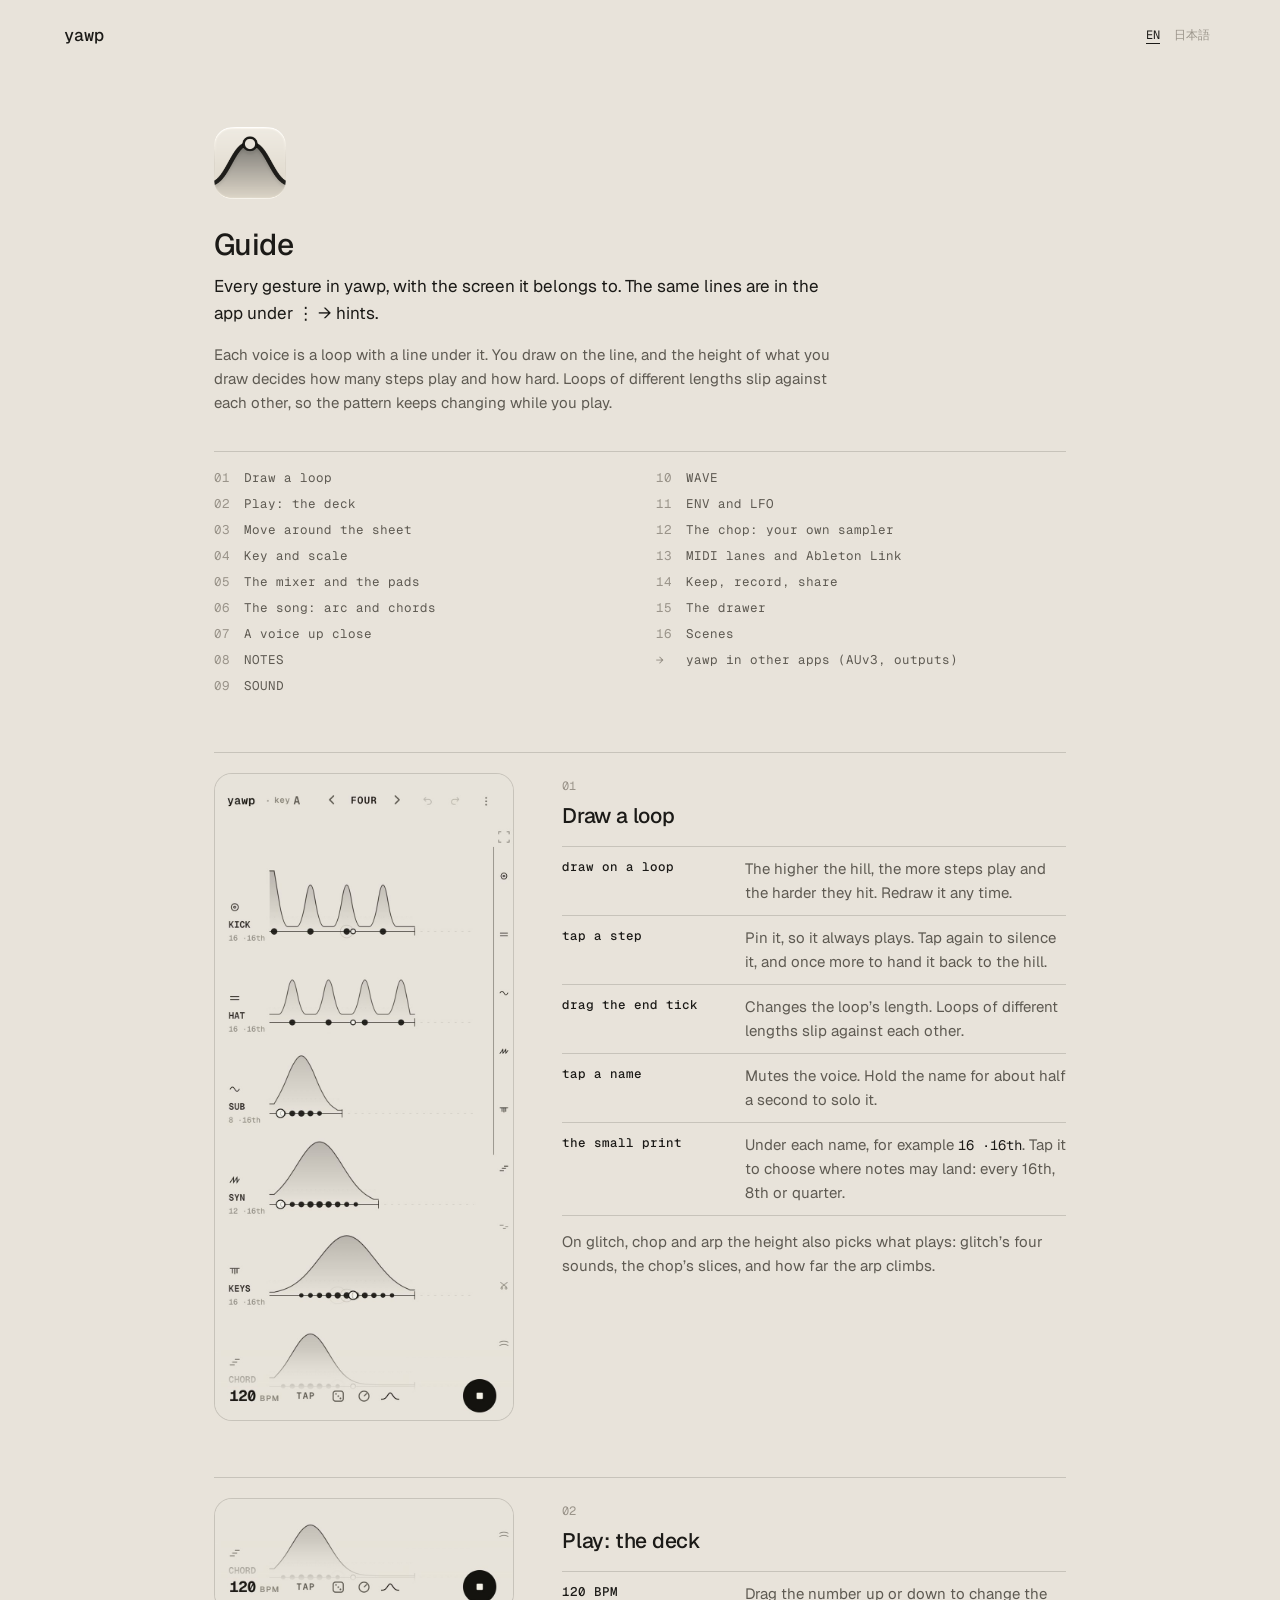
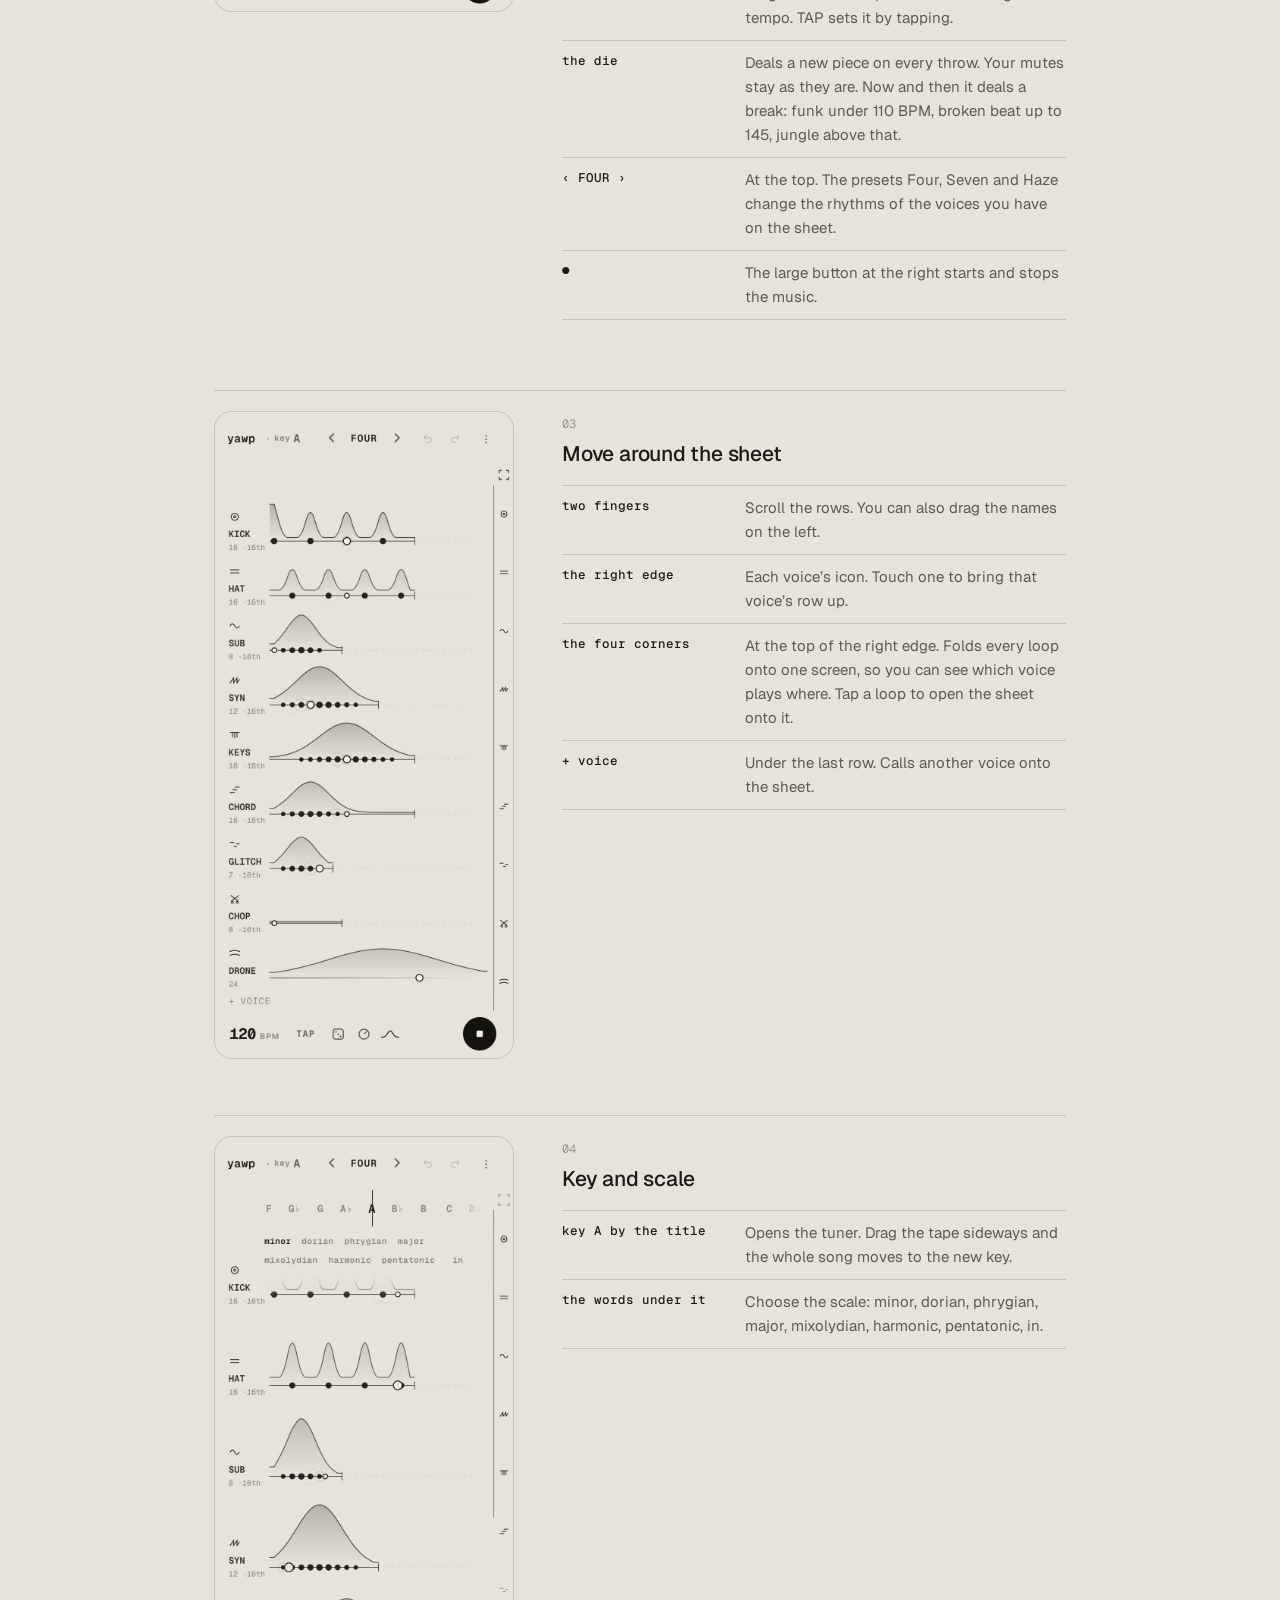
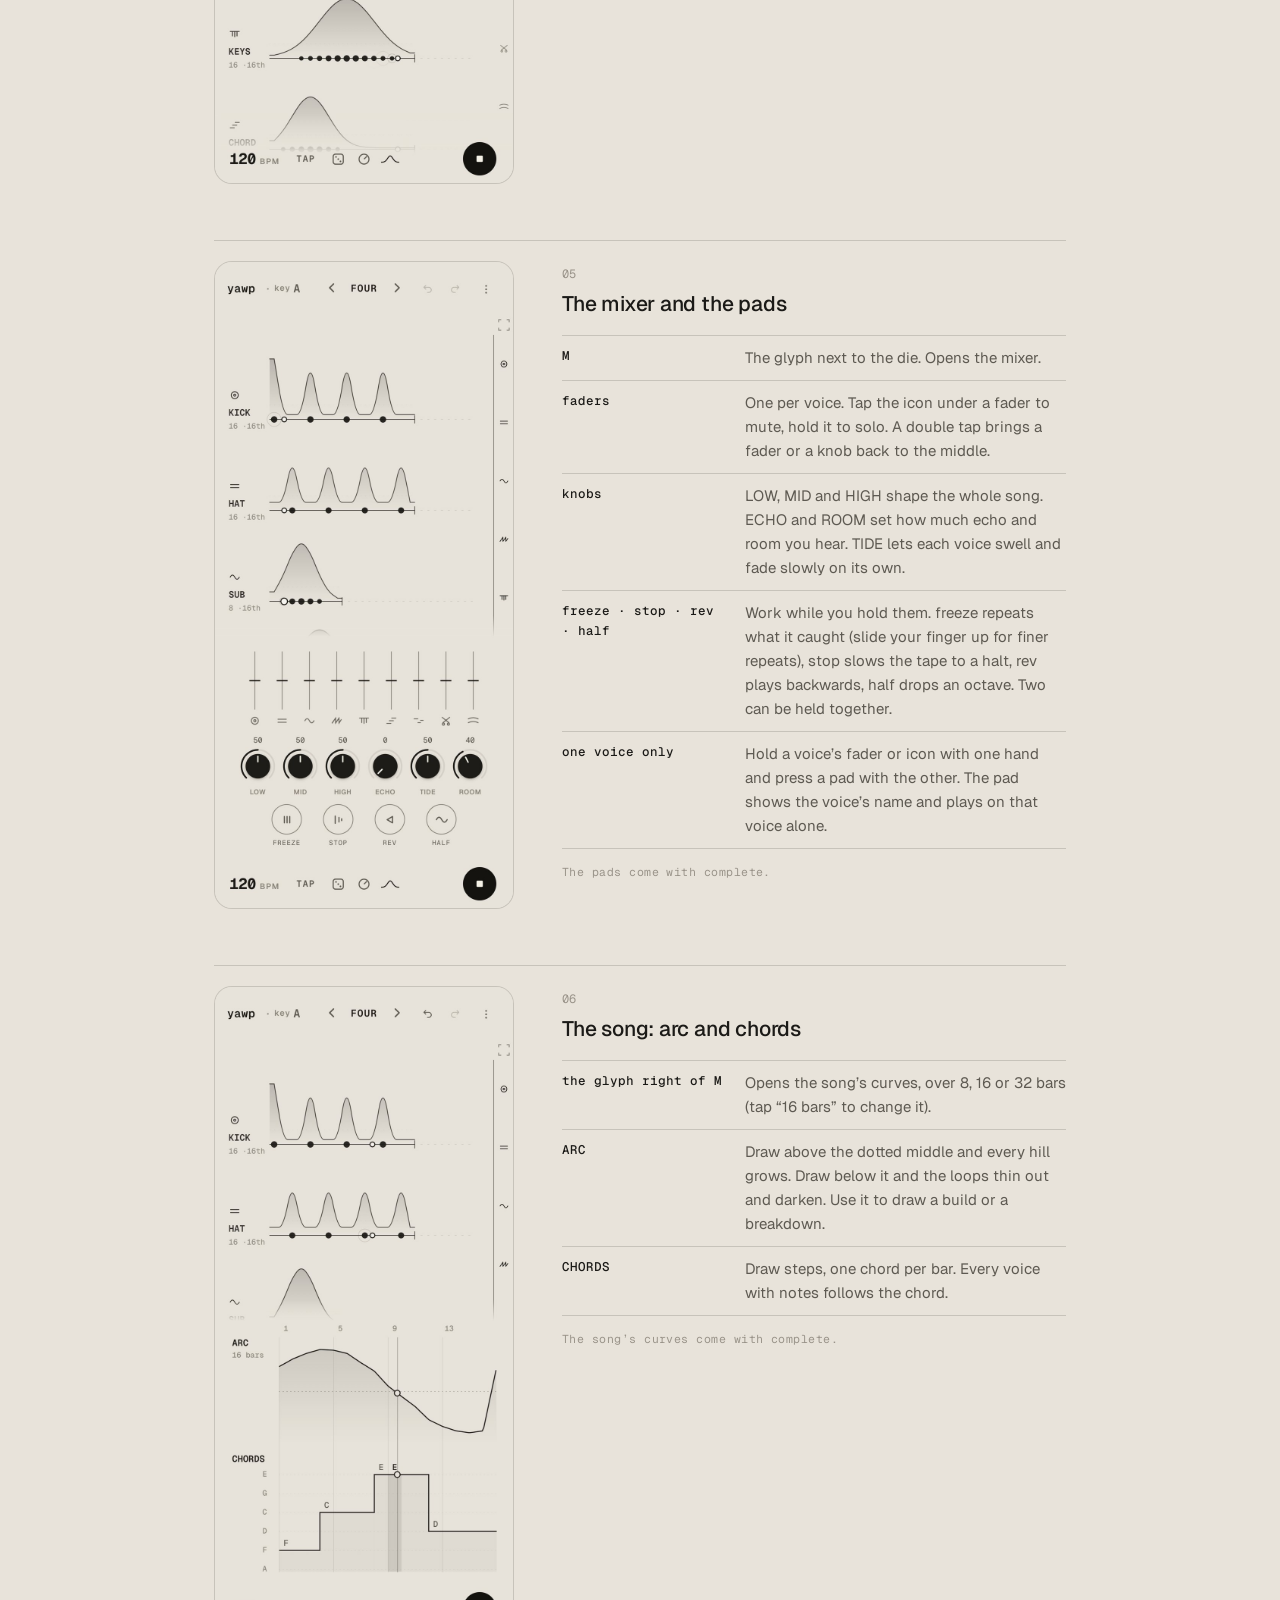
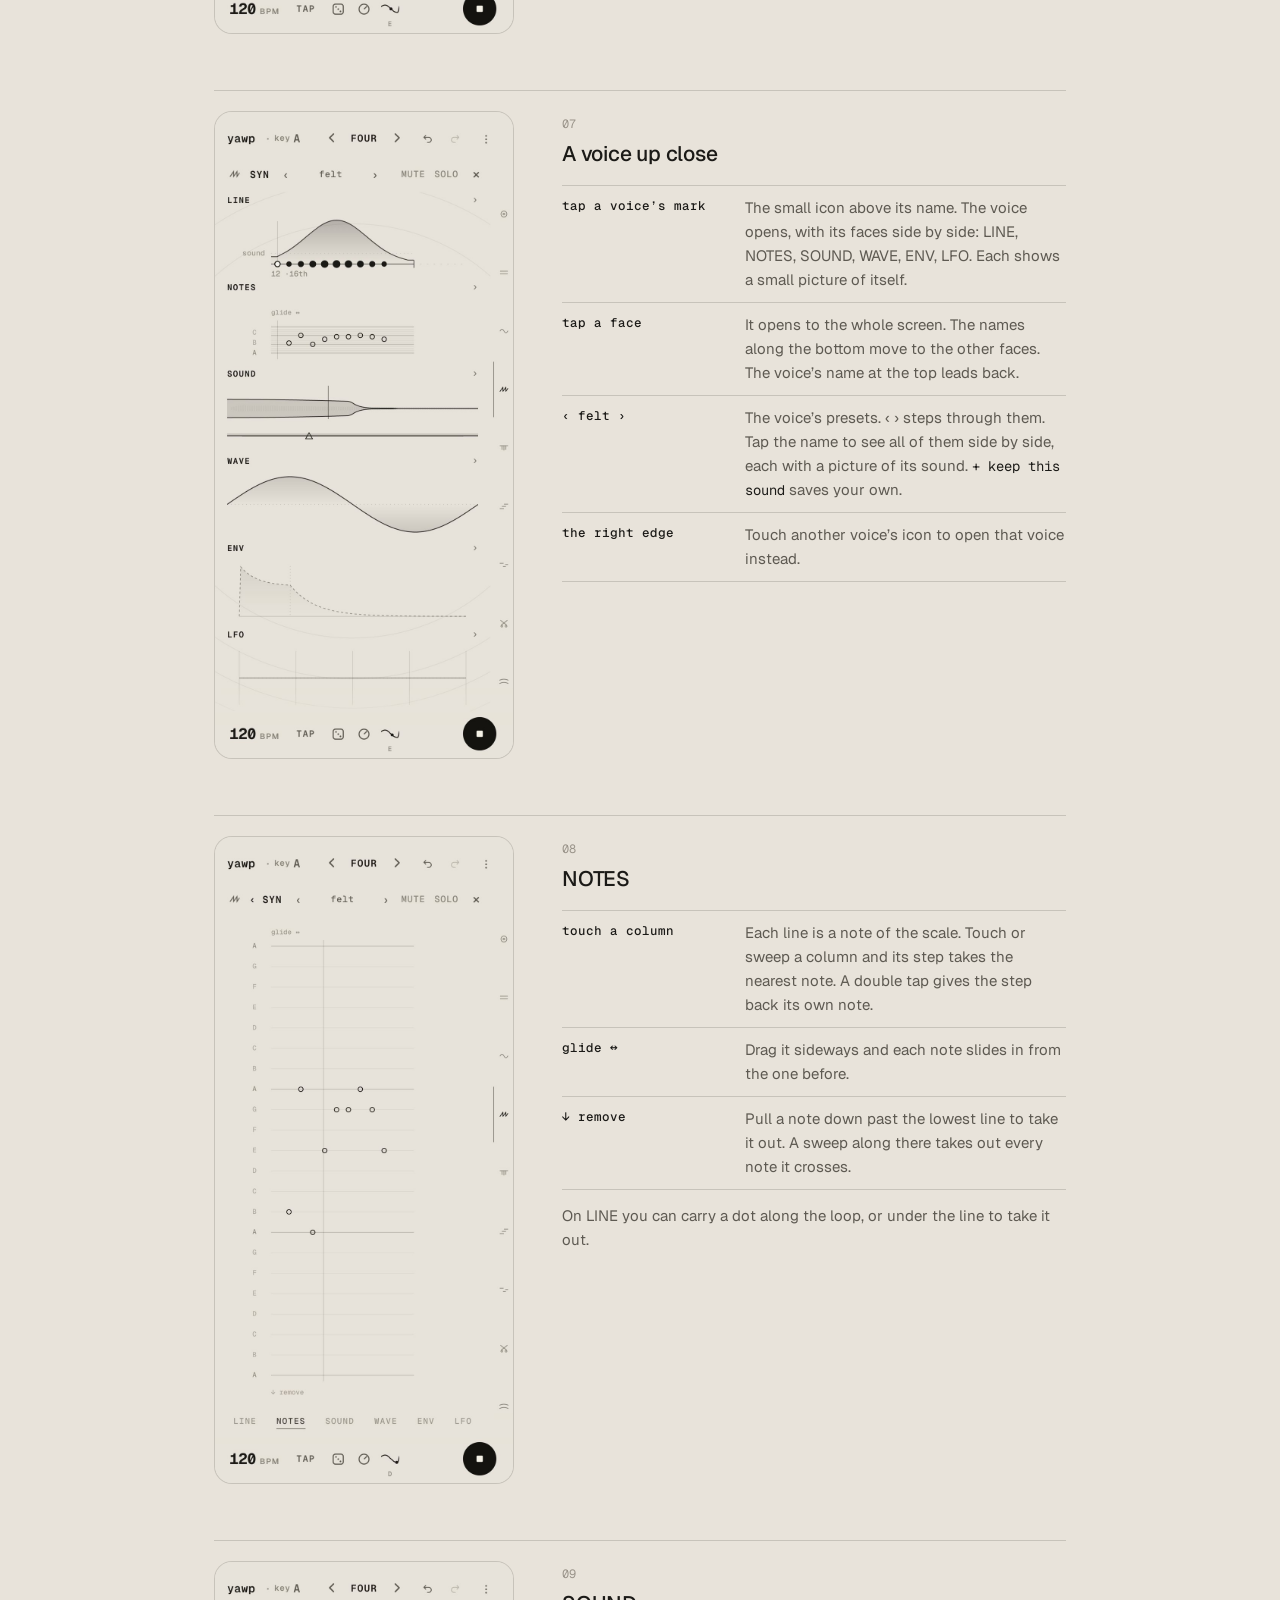
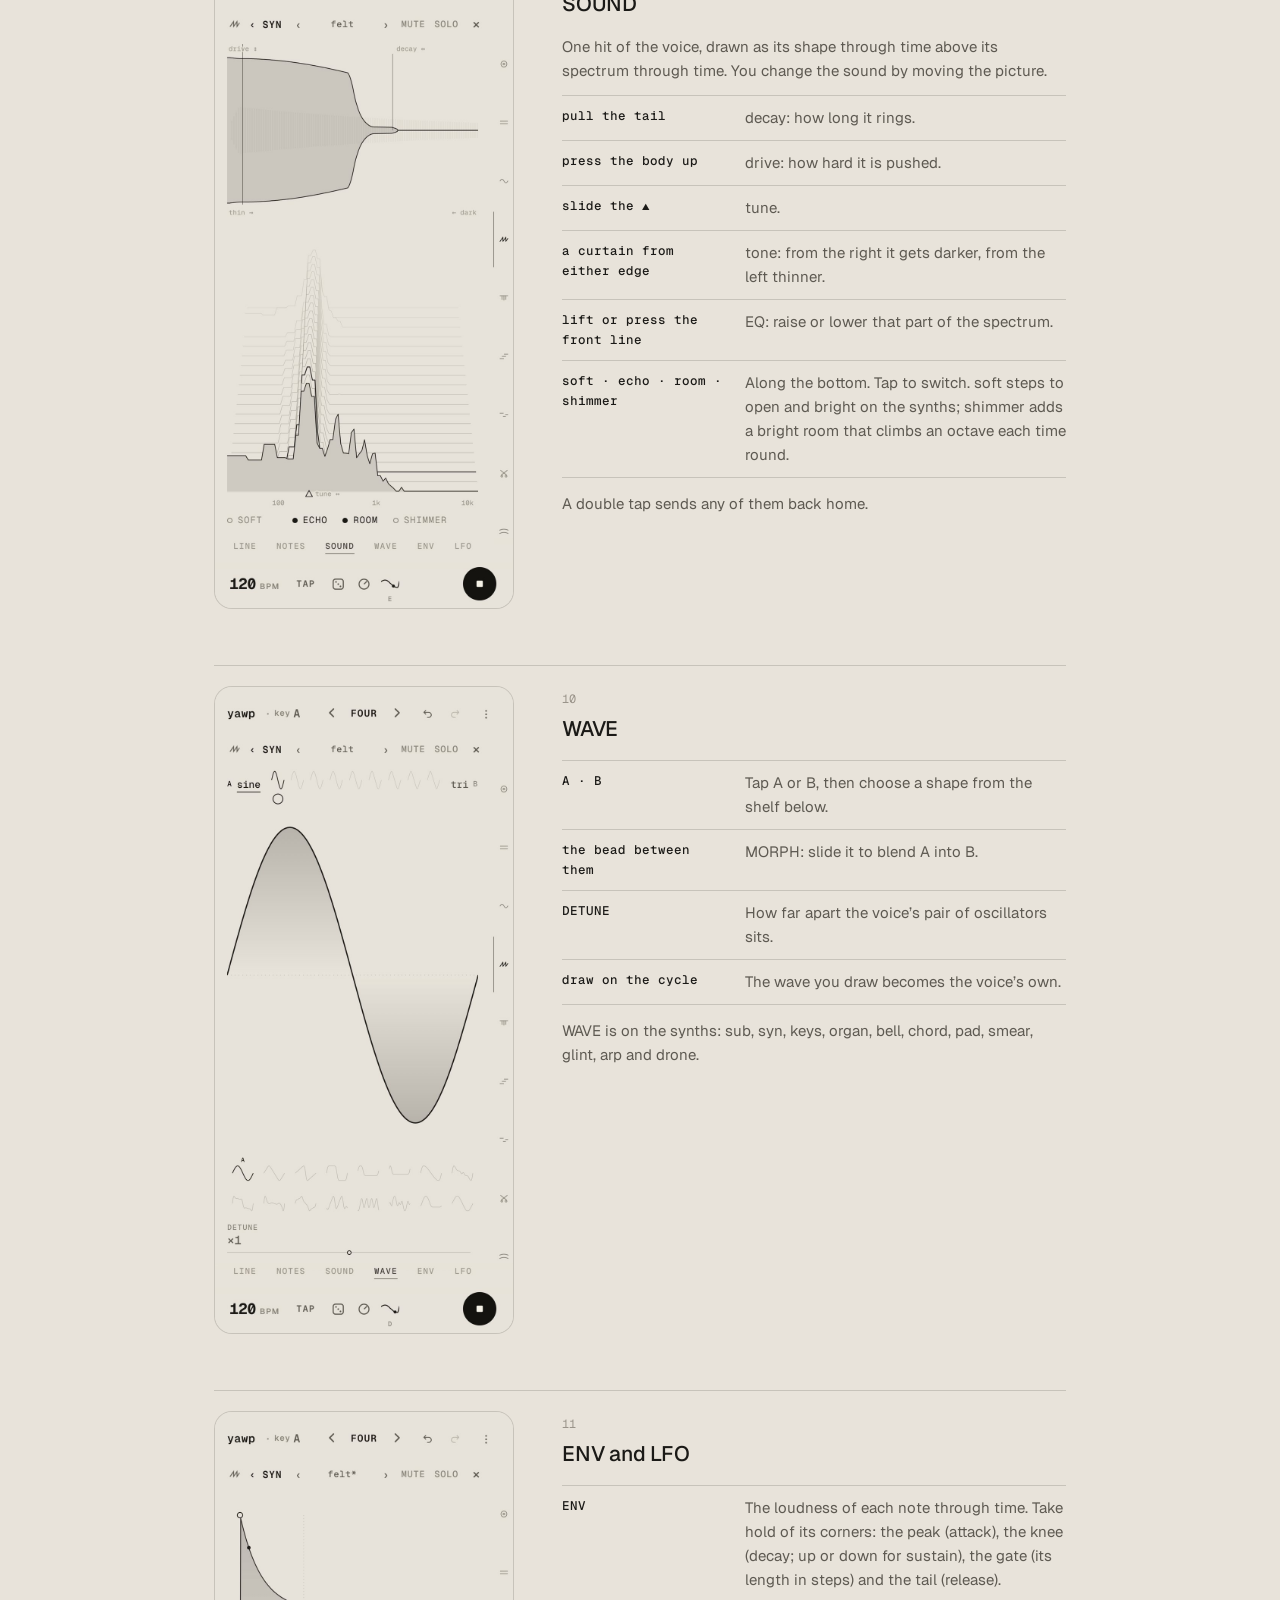
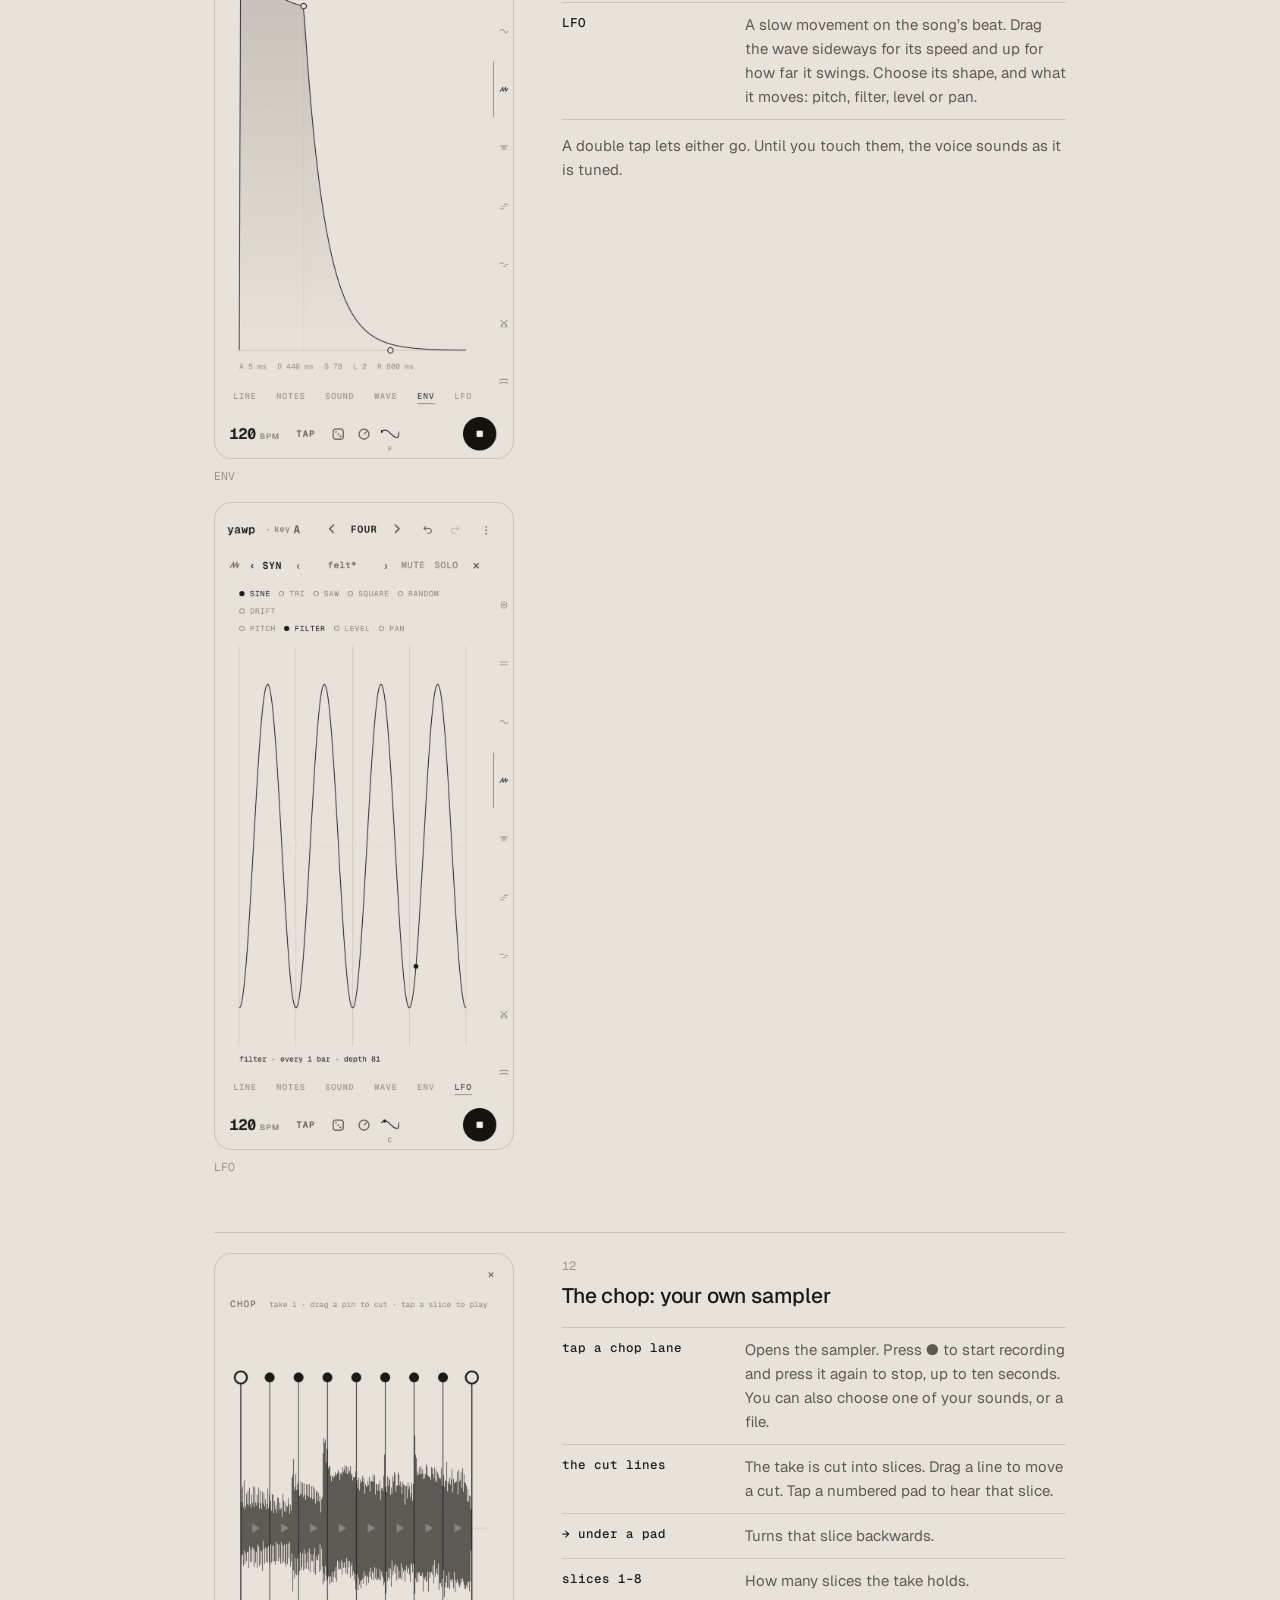
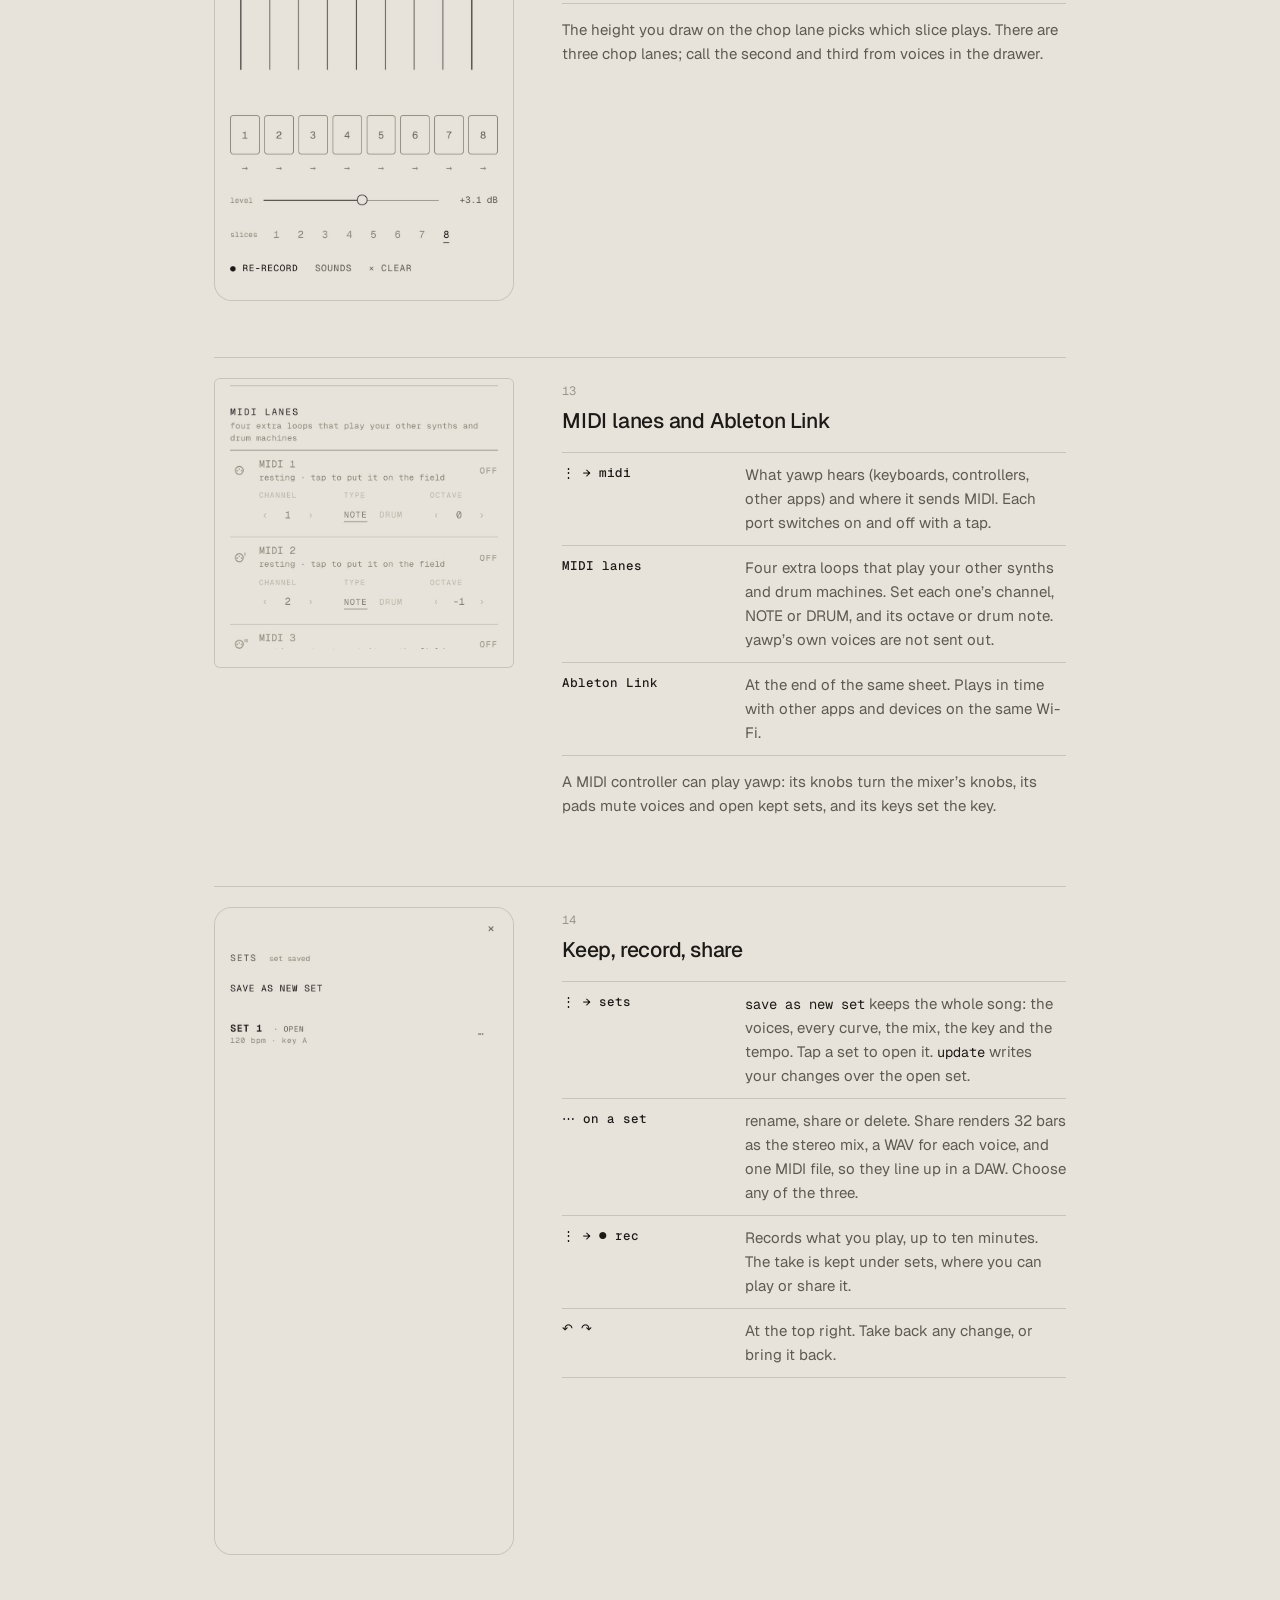
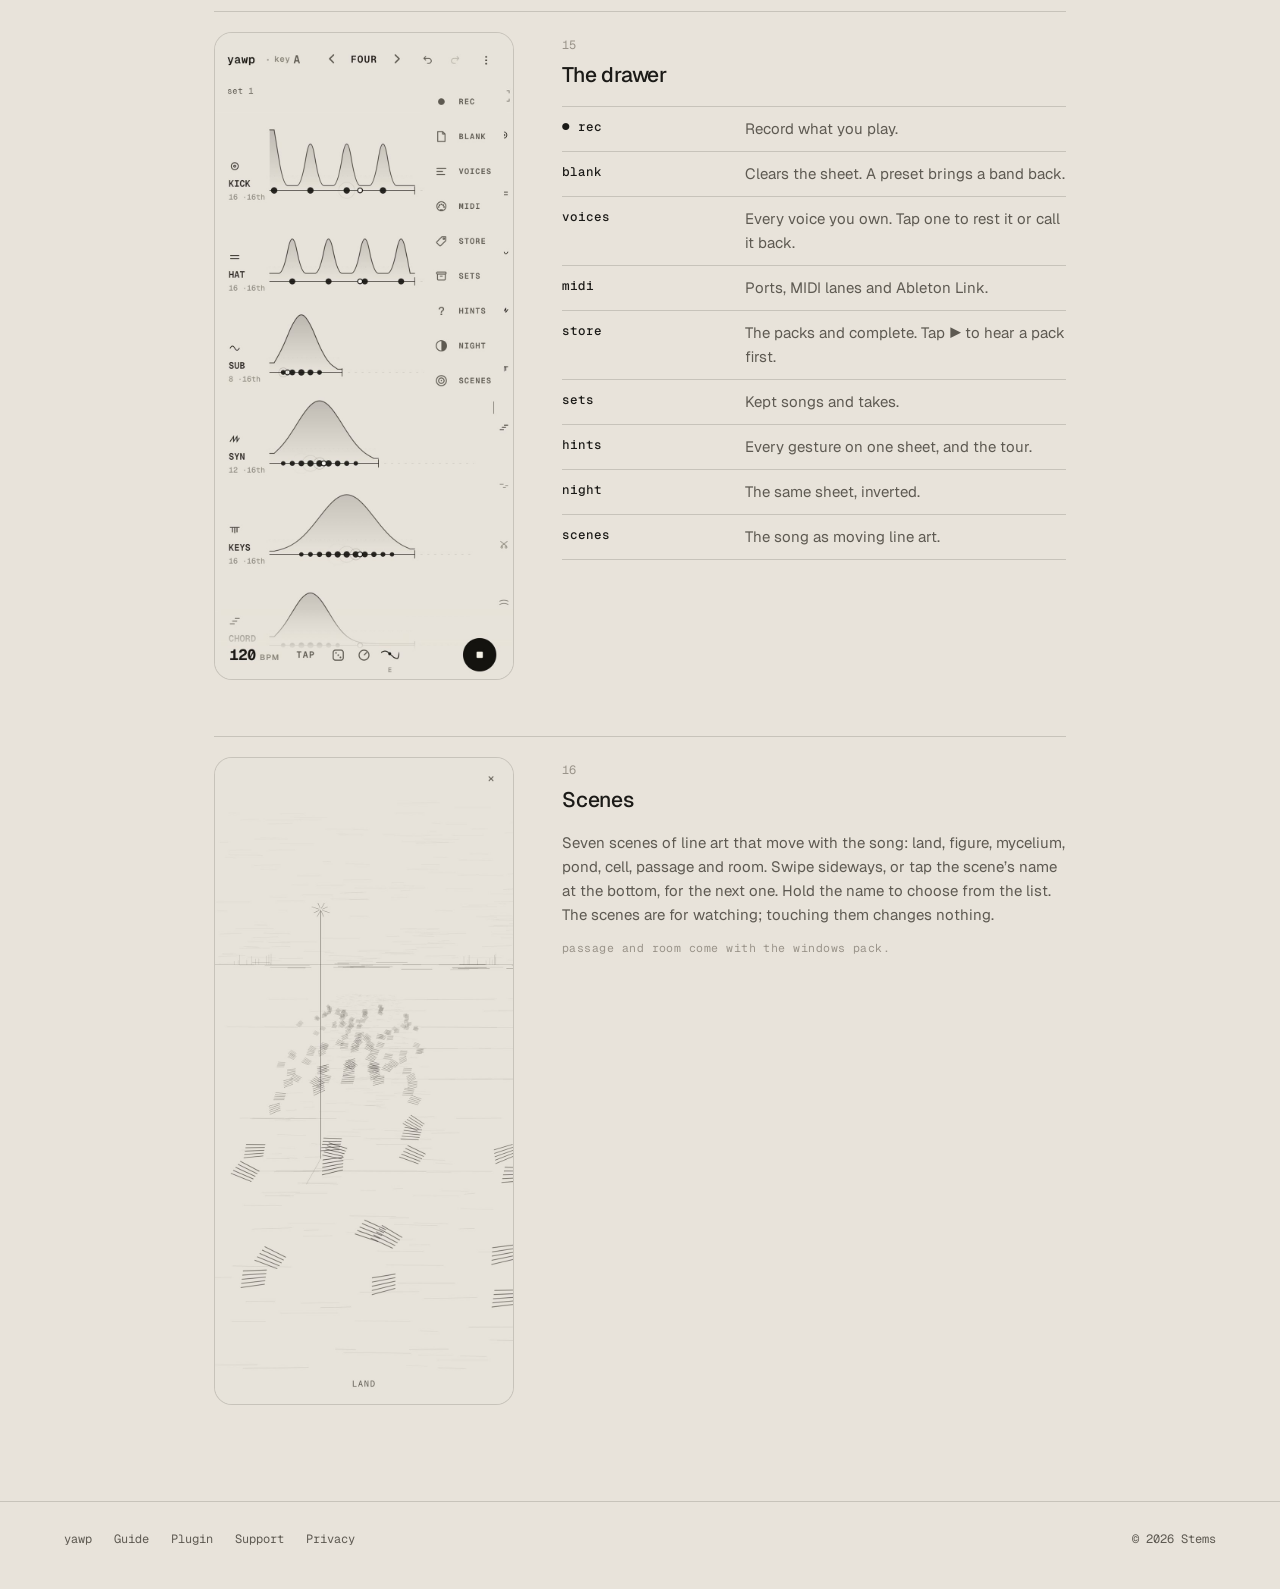
==== guide.html @ 427fcf86 "guide and plugin pages; support and privacy brought up to date" ====
<!doctype html>
<html lang="en">
<head>
<meta charset="utf-8">
<meta name="viewport" content="width=device-width, initial-scale=1">
<title data-en="Guide — yawp" data-ja="使い方 — yawp">Guide — yawp</title>
<meta name="description" content="How to play yawp: every gesture, with the screen it belongs to.">
<link rel="icon" href="/favicon.ico" sizes="any">
<link rel="icon" type="image/png" sizes="96x96" href="/icon-96.png">
<link rel="icon" type="image/png" sizes="192x192" href="/icon-192.png">
<link rel="apple-touch-icon" href="apple-touch-icon.png">
<link rel="preconnect" href="https://fonts.googleapis.com">
<link rel="preconnect" href="https://fonts.gstatic.com" crossorigin>
<link rel="stylesheet" href="https://fonts.googleapis.com/css2?family=Geist:wght@400;500;600&family=Geist+Mono:wght@400;500&display=swap">
<link rel="stylesheet" href="style.css">
<link rel="stylesheet" href="guide.css">
<script src="lang.js"></script>
</head>
<body>
<header class="bar">
  <a class="bar-name" href="./">yawp</a>
  <div class="bar-right">
    <div class="lang" role="group" aria-label="Language"><button type="button" data-l="en">EN</button><button type="button" data-l="ja">日本語</button></div>
  </div>
</header>

<main class="guide">
  <img class="mark" src="icon.png" alt="" width="72" height="72">
  <div class="t-en">
    <h1>Guide</h1>
    <p class="lead">Every gesture in yawp, with the screen it belongs to. The same lines are in the app under ⋮ → hints.</p>
    <p>Each voice is a loop with a line under it. You draw on the line, and the height of what you draw decides how many steps play and how hard. Loops of different lengths slip against each other, so the pattern keeps changing while you play.</p>
  </div>
  <div class="t-ja">
    <h1>使い方</h1>
    <p class="lead">yawp の操作を、その画面と一緒にまとめました。同じ内容は、アプリの ⋮ → hints でも読めます。</p>
    <p>楽器はそれぞれ一本のループで、下に線が引かれています。線の上に指で描くと、描いた高さに応じて、鳴るステップの数と強さが決まります。長さの違うループは少しずつずれていくので、演奏している間もパターンが変わり続けます。</p>
  </div>

  <ol class="toc">
    <li><a href="#draw"><span class="n">01</span><span class="t-en">Draw a loop</span><span class="t-ja">ループを描く</span></a></li>
    <li><a href="#play"><span class="n">02</span><span class="t-en">Play: the deck</span><span class="t-ja">演奏する：下のバー</span></a></li>
    <li><a href="#fold"><span class="n">03</span><span class="t-en">Move around the sheet</span><span class="t-ja">シートを移動する</span></a></li>
    <li><a href="#key"><span class="n">04</span><span class="t-en">Key and scale</span><span class="t-ja">キーとスケール</span></a></li>
    <li><a href="#mix"><span class="n">05</span><span class="t-en">The mixer and the pads</span><span class="t-ja">ミキサーとパッド</span></a></li>
    <li><a href="#song"><span class="n">06</span><span class="t-en">The song: arc and chords</span><span class="t-ja">曲のカーブ：ARC と CHORDS</span></a></li>
    <li><a href="#close"><span class="n">07</span><span class="t-en">A voice up close</span><span class="t-ja">楽器を大きく開く</span></a></li>
    <li><a href="#notes"><span class="n">08</span><span class="t-en">NOTES</span><span class="t-ja">NOTES</span></a></li>
    <li><a href="#sound"><span class="n">09</span><span class="t-en">SOUND</span><span class="t-ja">SOUND</span></a></li>
    <li><a href="#wave"><span class="n">10</span><span class="t-en">WAVE</span><span class="t-ja">WAVE</span></a></li>
    <li><a href="#env"><span class="n">11</span><span class="t-en">ENV and LFO</span><span class="t-ja">ENV と LFO</span></a></li>
    <li><a href="#chop"><span class="n">12</span><span class="t-en">The chop: your own sampler</span><span class="t-ja">chop：自分の音のサンプラー</span></a></li>
    <li><a href="#midi"><span class="n">13</span><span class="t-en">MIDI lanes and Ableton Link</span><span class="t-ja">MIDI レーンと Ableton Link</span></a></li>
    <li><a href="#keep"><span class="n">14</span><span class="t-en">Keep, record, share</span><span class="t-ja">保存・録音・書き出し</span></a></li>
    <li><a href="#drawer"><span class="n">15</span><span class="t-en">The drawer</span><span class="t-ja">メニュー（⋮）</span></a></li>
    <li><a href="#scenes"><span class="n">16</span><span class="t-en">Scenes</span><span class="t-ja">シーン</span></a></li>
    <li><a href="plugin.html"><span class="n">→</span><span class="t-en">yawp in other apps (AUv3, outputs)</span><span class="t-ja">ほかのアプリで使う（AUv3・出力の振り分け）</span></a></li>
  </ol>

  <section class="part" id="draw">
    <figure><img src="guide/draw.jpg" alt="" width="786" height="1704" loading="lazy"></figure>
    <div>
      <span class="n">01</span>
      <div class="t-en">
        <h2>Draw a loop</h2>
        <ul class="how">
          <li><b>draw on a loop</b><span>The higher the hill, the more steps play and the harder they hit. Redraw it any time.</span></li>
          <li><b>tap a step</b><span>Pin it, so it always plays. Tap again to silence it, and once more to hand it back to the hill.</span></li>
          <li><b>drag the end tick</b><span>Changes the loop’s length. Loops of different lengths slip against each other.</span></li>
          <li><b>tap a name</b><span>Mutes the voice. Hold the name for about half a second to solo it.</span></li>
          <li><b>the small print</b><span>Under each name, for example <code>16 ·16th</code>. Tap it to choose where notes may land: every 16th, 8th or quarter.</span></li>
        </ul>
        <p>On glitch, chop and arp the height also picks what plays: glitch’s four sounds, the chop’s slices, and how far the arp climbs.</p>
      </div>
      <div class="t-ja">
        <h2>ループを描く</h2>
        <ul class="how">
          <li><b>ループの上に描く</b><span>丘が高いほど、鳴るステップが増えて、強く鳴ります。何度でも描き直せます。</span></li>
          <li><b>音の点をタップ</b><span>タップするたびに「固定（必ず鳴る）」→「鳴らさない」→「丘に戻す」と切り替わります。</span></li>
          <li><b>右端の縦線をドラッグ</b><span>ループの長さが変わります。長さの違うループは、少しずつずれていきます。</span></li>
          <li><b>名前をタップ</b><span>ミュートします。名前を0.5秒ほど長押しするとソロになります。</span></li>
          <li><b>名前の下の小さな文字</b><span>たとえば <code>16 ·16th</code>。タップすると、音を置ける間隔が 16分・8分・4分 と切り替わります。</span></li>
        </ul>
        <p>glitch・chop・arp では、高さで鳴る音も変わります。glitch は4種類の音、chop はスライス、arp は上る段の数です。</p>
      </div>
    </div>
  </section>

  <section class="part" id="play">
    <figure><img src="guide/draw.jpg" alt="" width="786" height="1704" loading="lazy" style="object-fit: cover; object-position: bottom; aspect-ratio: 786 / 300"></figure>
    <div>
      <span class="n">02</span>
      <div class="t-en">
        <h2>Play: the deck</h2>
        <ul class="how">
          <li><b>120 BPM</b><span>Drag the number up or down to change the tempo. TAP sets it by tapping.</span></li>
          <li><b>the die</b><span>Deals a new piece on every throw. Your mutes stay as they are. Now and then it deals a break: funk under 110 BPM, broken beat up to 145, jungle above that.</span></li>
          <li><b>‹ FOUR ›</b><span>At the top. The presets Four, Seven and Haze change the rhythms of the voices you have on the sheet.</span></li>
          <li><b>●</b><span>The large button at the right starts and stops the music.</span></li>
        </ul>
      </div>
      <div class="t-ja">
        <h2>演奏する：下のバー</h2>
        <ul class="how">
          <li><b>120 BPM</b><span>数字を上下にドラッグするとテンポが変わります。TAP は、タップした速さに合わせます。</span></li>
          <li><b>サイコロ</b><span>振るたびに、新しい曲の展開を配ります。ミュートはそのままです。ときどきブレイクビーツを配ります（110 BPM 未満はファンク、145 まではブロークンビーツ、それより速いとジャングル）。</span></li>
          <li><b>‹ FOUR ›</b><span>画面の上にあります。プリセットの Four・Seven・Haze で、今シートにいる楽器のリズムを入れ替えます。</span></li>
          <li><b>●</b><span>右の大きなボタンで、再生と停止を切り替えます。</span></li>
        </ul>
      </div>
    </div>
  </section>

  <section class="part" id="fold">
    <figure><img src="guide/fold.jpg" alt="" width="786" height="1704" loading="lazy"></figure>
    <div>
      <span class="n">03</span>
      <div class="t-en">
        <h2>Move around the sheet</h2>
        <ul class="how">
          <li><b>two fingers</b><span>Scroll the rows. You can also drag the names on the left.</span></li>
          <li><b>the right edge</b><span>Each voice’s icon. Touch one to bring that voice’s row up.</span></li>
          <li><b>the four corners</b><span>At the top of the right edge. Folds every loop onto one screen, so you can see which voice plays where. Tap a loop to open the sheet onto it.</span></li>
          <li><b>+ voice</b><span>Under the last row. Calls another voice onto the sheet.</span></li>
        </ul>
      </div>
      <div class="t-ja">
        <h2>シートを移動する</h2>
        <ul class="how">
          <li><b>二本指</b><span>列をスクロールします。左の名前をドラッグしても動かせます。</span></li>
          <li><b>右端のアイコン</b><span>楽器ごとのアイコンです。触れると、その楽器の列へ移動します。</span></li>
          <li><b>四隅のマーク</b><span>右端のいちばん上にあります。全部のループを一画面に畳み、どの楽器がどこで鳴っているかを見渡せます。ループをタップすると、その楽器の位置で元に戻ります。</span></li>
          <li><b>+ voice</b><span>いちばん下の列の下にあります。ほかの楽器をシートに呼びます。</span></li>
        </ul>
      </div>
    </div>
  </section>

  <section class="part" id="key">
    <figure><img src="guide/key.jpg" alt="" width="786" height="1704" loading="lazy"></figure>
    <div>
      <span class="n">04</span>
      <div class="t-en">
        <h2>Key and scale</h2>
        <ul class="how">
          <li><b>key A by the title</b><span>Opens the tuner. Drag the tape sideways and the whole song moves to the new key.</span></li>
          <li><b>the words under it</b><span>Choose the scale: minor, dorian, phrygian, major, mixolydian, harmonic, pentatonic, in.</span></li>
        </ul>
      </div>
      <div class="t-ja">
        <h2>キーとスケール</h2>
        <ul class="how">
          <li><b>タイトル横の key A</b><span>チューナーが開きます。テープを左右にドラッグすると、曲全体のキーが変わります。</span></li>
          <li><b>その下の言葉</b><span>スケールを選びます。minor・dorian・phrygian・major・mixolydian・harmonic・pentatonic・in から選べます。</span></li>
        </ul>
      </div>
    </div>
  </section>

  <section class="part" id="mix">
    <figure><img src="guide/mix.jpg" alt="" width="786" height="1704" loading="lazy"></figure>
    <div>
      <span class="n">05</span>
      <div class="t-en">
        <h2>The mixer and the pads</h2>
        <ul class="how">
          <li><b>M</b><span>The glyph next to the die. Opens the mixer.</span></li>
          <li><b>faders</b><span>One per voice. Tap the icon under a fader to mute, hold it to solo. A double tap brings a fader or a knob back to the middle.</span></li>
          <li><b>knobs</b><span>LOW, MID and HIGH shape the whole song. ECHO and ROOM set how much echo and room you hear. TIDE lets each voice swell and fade slowly on its own.</span></li>
          <li><b>freeze · stop · rev · half</b><span>Work while you hold them. freeze repeats what it caught (slide your finger up for finer repeats), stop slows the tape to a halt, rev plays backwards, half drops an octave. Two can be held together.</span></li>
          <li><b>one voice only</b><span>Hold a voice’s fader or icon with one hand and press a pad with the other. The pad shows the voice’s name and plays on that voice alone.</span></li>
        </ul>
        <p class="needs">The pads come with complete.</p>
      </div>
      <div class="t-ja">
        <h2>ミキサーとパッド</h2>
        <ul class="how">
          <li><b>M</b><span>サイコロの隣のマークです。ミキサーが開きます。</span></li>
          <li><b>フェーダー</b><span>楽器ごとの音量です。フェーダーの下のアイコンをタップするとミュート、長押しするとソロになります。フェーダーやつまみはダブルタップで真ん中に戻ります。</span></li>
          <li><b>つまみ</b><span>LOW・MID・HIGH は曲全体の音色です。ECHO と ROOM はエコーと残響の量です。TIDE を上げると、楽器ごとに音量がゆっくり満ち引きします。</span></li>
          <li><b>freeze · stop · rev · half</b><span>押している間だけかかります。freeze は押した瞬間の音をくり返します（指を上にずらすと細かくなります）。stop はテープが止まるように減速し、rev は逆再生、half は1オクターブ下がります。2つ同時にかけられます。</span></li>
          <li><b>1つの楽器だけに</b><span>片方の手で楽器のフェーダーかアイコンを押さえたまま、もう片方の手でパッドを押します。パッドにその楽器の名前が出て、その楽器だけにかかります。</span></li>
        </ul>
        <p class="needs">パッドは complete で使えます。</p>
      </div>
    </div>
  </section>

  <section class="part" id="song">
    <figure><img src="guide/song.jpg" alt="" width="786" height="1704" loading="lazy"></figure>
    <div>
      <span class="n">06</span>
      <div class="t-en">
        <h2>The song: arc and chords</h2>
        <ul class="how">
          <li><b>the glyph right of M</b><span>Opens the song’s curves, over 8, 16 or 32 bars (tap “16 bars” to change it).</span></li>
          <li><b>ARC</b><span>Draw above the dotted middle and every hill grows. Draw below it and the loops thin out and darken. Use it to draw a build or a breakdown.</span></li>
          <li><b>CHORDS</b><span>Draw steps, one chord per bar. Every voice with notes follows the chord.</span></li>
        </ul>
        <p class="needs">The song’s curves come with complete.</p>
      </div>
      <div class="t-ja">
        <h2>曲のカーブ：ARC と CHORDS</h2>
        <ul class="how">
          <li><b>M の右のマーク</b><span>曲のカーブが開きます。長さは 8・16・32 小節で、「16 bars」をタップすると切り替わります。</span></li>
          <li><b>ARC</b><span>点線より上に描くと、すべての丘が大きくなります。下に描くと、ループが薄く、暗くなります。盛り上がりやブレイクを描けます。</span></li>
          <li><b>CHORDS</b><span>小節ごとに階段を描いて、コードを選びます。音程のある楽器はすべてそのコードに合わせます。</span></li>
        </ul>
        <p class="needs">曲のカーブは complete で使えます。</p>
      </div>
    </div>
  </section>

  <section class="part" id="close">
    <figure><img src="guide/close.jpg" alt="" width="786" height="1704" loading="lazy"></figure>
    <div>
      <span class="n">07</span>
      <div class="t-en">
        <h2>A voice up close</h2>
        <ul class="how">
          <li><b>tap a voice’s mark</b><span>The small icon above its name. The voice opens, with its faces side by side: LINE, NOTES, SOUND, WAVE, ENV, LFO. Each shows a small picture of itself.</span></li>
          <li><b>tap a face</b><span>It opens to the whole screen. The names along the bottom move to the other faces. The voice’s name at the top leads back.</span></li>
          <li><b>‹ felt ›</b><span>The voice’s presets. ‹ › steps through them. Tap the name to see all of them side by side, each with a picture of its sound. <code>+ keep this sound</code> saves your own.</span></li>
          <li><b>the right edge</b><span>Touch another voice’s icon to open that voice instead.</span></li>
        </ul>
      </div>
      <div class="t-ja">
        <h2>楽器を大きく開く</h2>
        <ul class="how">
          <li><b>楽器のマークをタップ</b><span>名前の上の小さなアイコンです。楽器が大きく開き、LINE・NOTES・SOUND・WAVE・ENV・LFO の面が小さな絵で並びます。</span></li>
          <li><b>面をタップ</b><span>その面が画面いっぱいに開きます。下の名前でほかの面へ移り、上の楽器名で戻ります。</span></li>
          <li><b>‹ felt ›</b><span>楽器のプリセットです。‹ › で切り替えます。名前をタップすると全部が並び、それぞれの音が小さな絵で見られます。<code>+ keep this sound</code> で自分のプリセットとして保存します。</span></li>
          <li><b>右端のアイコン</b><span>ほかの楽器のアイコンに触れると、その楽器に切り替わります。</span></li>
        </ul>
      </div>
    </div>
  </section>

  <section class="part" id="notes">
    <figure><img src="guide/notes.jpg" alt="" width="786" height="1704" loading="lazy"></figure>
    <div>
      <span class="n">08</span>
      <div class="t-en">
        <h2>NOTES</h2>
        <ul class="how">
          <li><b>touch a column</b><span>Each line is a note of the scale. Touch or sweep a column and its step takes the nearest note. A double tap gives the step back its own note.</span></li>
          <li><b>glide ↔</b><span>Drag it sideways and each note slides in from the one before.</span></li>
          <li><b>↓ remove</b><span>Pull a note down past the lowest line to take it out. A sweep along there takes out every note it crosses.</span></li>
        </ul>
        <p>On LINE you can carry a dot along the loop, or under the line to take it out.</p>
      </div>
      <div class="t-ja">
        <h2>NOTES</h2>
        <ul class="how">
          <li><b>列に触れる</b><span>横線はスケールの音です。列に触れるか、なぞると、そのステップがいちばん近い音になります。ダブルタップで元の音に戻ります。</span></li>
          <li><b>glide ↔</b><span>横にドラッグすると、前の音から滑り込むようになります。</span></li>
          <li><b>↓ remove</b><span>音をいちばん下の線より下まで引き下ろすと消えます。そこをなぞると、通った音がまとめて消えます。</span></li>
        </ul>
        <p>LINE の面では、点をつかんで横に動かせます。線の下まで引き下ろして離すと消えます。</p>
      </div>
    </div>
  </section>

  <section class="part" id="sound">
    <figure><img src="guide/sound.jpg" alt="" width="786" height="1704" loading="lazy"></figure>
    <div>
      <span class="n">09</span>
      <div class="t-en">
        <h2>SOUND</h2>
        <p>One hit of the voice, drawn as its shape through time above its spectrum through time. You change the sound by moving the picture.</p>
        <ul class="how">
          <li><b>pull the tail</b><span>decay: how long it rings.</span></li>
          <li><b>press the body up</b><span>drive: how hard it is pushed.</span></li>
          <li><b>slide the ▲</b><span>tune.</span></li>
          <li><b>a curtain from either edge</b><span>tone: from the right it gets darker, from the left thinner.</span></li>
          <li><b>lift or press the front line</b><span>EQ: raise or lower that part of the spectrum.</span></li>
          <li><b>soft · echo · room · shimmer</b><span>Along the bottom. Tap to switch. soft steps to open and bright on the synths; shimmer adds a bright room that climbs an octave each time round.</span></li>
        </ul>
        <p>A double tap sends any of them back home.</p>
      </div>
      <div class="t-ja">
        <h2>SOUND</h2>
        <p>楽器を一回鳴らした音の形と、時間とともに変わるスペクトルを重ねて描いています。絵を動かすと、音が変わります。</p>
        <ul class="how">
          <li><b>尻尾を引く</b><span>decay：鳴っている長さ。</span></li>
          <li><b>胴を押し上げる</b><span>drive：音の歪み。</span></li>
          <li><b>▲ を滑らせる</b><span>tune：音の高さ。</span></li>
          <li><b>両端から幕を引く</b><span>tone：右から引くと暗く、左から引くと細くなります。</span></li>
          <li><b>手前の線を上下する</b><span>EQ：スペクトルのその部分を持ち上げたり、下げたりします。</span></li>
          <li><b>soft · echo · room · shimmer</b><span>いちばん下にあります。タップで切り替えます。シンセでは soft が open・bright と明るくなります。shimmer は、回るたびに1オクターブ上がる明るい残響を加えます。</span></li>
        </ul>
        <p>どれもダブルタップで元に戻ります。</p>
      </div>
    </div>
  </section>

  <section class="part" id="wave">
    <figure><img src="guide/wave.jpg" alt="" width="786" height="1704" loading="lazy"></figure>
    <div>
      <span class="n">10</span>
      <div class="t-en">
        <h2>WAVE</h2>
        <ul class="how">
          <li><b>A · B</b><span>Tap A or B, then choose a shape from the shelf below.</span></li>
          <li><b>the bead between them</b><span>MORPH: slide it to blend A into B.</span></li>
          <li><b>DETUNE</b><span>How far apart the voice’s pair of oscillators sits.</span></li>
          <li><b>draw on the cycle</b><span>The wave you draw becomes the voice’s own.</span></li>
        </ul>
        <p>WAVE is on the synths: sub, syn, keys, organ, bell, chord, pad, smear, glint, arp and drone.</p>
      </div>
      <div class="t-ja">
        <h2>WAVE</h2>
        <ul class="how">
          <li><b>A · B</b><span>A か B をタップしてから、下の棚から形を選びます。</span></li>
          <li><b>間の玉</b><span>MORPH：動かすと、A から B へ混ざっていきます。</span></li>
          <li><b>DETUNE</b><span>2つの発振器の音程の開き具合です。</span></li>
          <li><b>波形をなぞる</b><span>なぞった形が、その楽器の波形になります。</span></li>
        </ul>
        <p>WAVE はシンセの楽器にあります（sub・syn・keys・organ・bell・chord・pad・smear・glint・arp・drone）。</p>
      </div>
    </div>
  </section>

  <section class="part" id="env">
    <div>
      <figure><img src="guide/env.jpg" alt="" width="786" height="1704" loading="lazy"><figcaption>ENV</figcaption></figure>
      <figure><img src="guide/lfo.jpg" alt="" width="786" height="1704" loading="lazy"><figcaption>LFO</figcaption></figure>
    </div>
    <div>
      <span class="n">11</span>
      <div class="t-en">
        <h2>ENV and LFO</h2>
        <ul class="how">
          <li><b>ENV</b><span>The loudness of each note through time. Take hold of its corners: the peak (attack), the knee (decay; up or down for sustain), the gate (its length in steps) and the tail (release).</span></li>
          <li><b>LFO</b><span>A slow movement on the song’s beat. Drag the wave sideways for its speed and up for how far it swings. Choose its shape, and what it moves: pitch, filter, level or pan.</span></li>
        </ul>
        <p>A double tap lets either go. Until you touch them, the voice sounds as it is tuned.</p>
      </div>
      <div class="t-ja">
        <h2>ENV と LFO</h2>
        <ul class="how">
          <li><b>ENV</b><span>1音ごとの音量の形です。角をつかんで動かします。頂点がアタック、膝がディケイ（上下でサステイン）、区切りが長さ（ステップ数）、尻尾がリリースです。</span></li>
          <li><b>LFO</b><span>曲の拍に合わせた、ゆっくりした揺れです。波を横にドラッグすると速さ、上にドラッグすると揺れの深さが変わります。形と、何を揺らすか（音程・フィルター・音量・定位）を選びます。</span></li>
        </ul>
        <p>どちらもダブルタップで解除できます。触れるまでは、楽器は元の設定で鳴ります。</p>
      </div>
    </div>
  </section>

  <section class="part" id="chop">
    <figure><img src="guide/chop.jpg" alt="" width="786" height="1704" loading="lazy"></figure>
    <div>
      <span class="n">12</span>
      <div class="t-en">
        <h2>The chop: your own sampler</h2>
        <ul class="how">
          <li><b>tap a chop lane</b><span>Opens the sampler. Press ● to start recording and press it again to stop, up to ten seconds. You can also choose one of your sounds, or a file.</span></li>
          <li><b>the cut lines</b><span>The take is cut into slices. Drag a line to move a cut. Tap a numbered pad to hear that slice.</span></li>
          <li><b>→ under a pad</b><span>Turns that slice backwards.</span></li>
          <li><b>slices 1–8</b><span>How many slices the take holds.</span></li>
        </ul>
        <p>The height you draw on the chop lane picks which slice plays. There are three chop lanes; call the second and third from voices in the drawer.</p>
      </div>
      <div class="t-ja">
        <h2>chop：自分の音のサンプラー</h2>
        <ul class="how">
          <li><b>chop のレーンをタップ</b><span>サンプラーが開きます。● を押すと録音が始まり、もう一度押すと止まります（最大10秒）。保存した音やファイルを選ぶこともできます。</span></li>
          <li><b>切れ目の線</b><span>録った音はスライスに切り分けられます。線をドラッグすると切れ目が動きます。番号のパッドをタップすると、そのスライスを試聴できます。</span></li>
          <li><b>パッドの下の →</b><span>そのスライスを逆再生にします。</span></li>
          <li><b>slices 1–8</b><span>いくつに切り分けるかを選びます。</span></li>
        </ul>
        <p>chop のレーンに描いた高さで、どのスライスが鳴るかが決まります。chop のレーンは3本あり、2本目と3本目はメニューの voices から呼べます。</p>
      </div>
    </div>
  </section>

  <section class="part" id="midi">
    <figure class="wide"><img src="guide/midi.jpg" alt="" width="786" height="759" loading="lazy"></figure>
    <div>
      <span class="n">13</span>
      <div class="t-en">
        <h2>MIDI lanes and Ableton Link</h2>
        <ul class="how">
          <li><b>⋮ → midi</b><span>What yawp hears (keyboards, controllers, other apps) and where it sends MIDI. Each port switches on and off with a tap.</span></li>
          <li><b>MIDI lanes</b><span>Four extra loops that play your other synths and drum machines. Set each one’s channel, NOTE or DRUM, and its octave or drum note. yawp’s own voices are not sent out.</span></li>
          <li><b>Ableton Link</b><span>At the end of the same sheet. Plays in time with other apps and devices on the same Wi-Fi.</span></li>
        </ul>
        <p>A MIDI controller can play yawp: its knobs turn the mixer’s knobs, its pads mute voices and open kept sets, and its keys set the key.</p>
      </div>
      <div class="t-ja">
        <h2>MIDI レーンと Ableton Link</h2>
        <ul class="how">
          <li><b>⋮ → midi</b><span>yawp が受ける MIDI（キーボード、コントローラー、ほかのアプリ）と、送る先を設定します。それぞれタップでオンとオフを切り替えます。</span></li>
          <li><b>MIDI レーン</b><span>外部のシンセやドラムマシンを鳴らすための、4本のループです。チャンネル、NOTE か DRUM、オクターブかドラムの音番号を、それぞれ設定します。yawp の楽器の音は外に送りません。</span></li>
          <li><b>Ableton Link</b><span>同じ画面のいちばん下にあります。同じ Wi-Fi にあるほかのアプリや機材と、テンポと小節を合わせて演奏できます。</span></li>
        </ul>
        <p>MIDI コントローラーで yawp を演奏することもできます。つまみでミキサーのつまみ、パッドで楽器のミュートや保存したセット、鍵盤でキーを操作します。</p>
      </div>
    </div>
  </section>

  <section class="part" id="keep">
    <figure><img src="guide/sets.jpg" alt="" width="786" height="1704" loading="lazy"></figure>
    <div>
      <span class="n">14</span>
      <div class="t-en">
        <h2>Keep, record, share</h2>
        <ul class="how">
          <li><b>⋮ → sets</b><span><code>save as new set</code> keeps the whole song: the voices, every curve, the mix, the key and the tempo. Tap a set to open it. <code>update</code> writes your changes over the open set.</span></li>
          <li><b>⋯ on a set</b><span>rename, share or delete. Share renders 32 bars as the stereo mix, a WAV for each voice, and one MIDI file, so they line up in a DAW. Choose any of the three.</span></li>
          <li><b>⋮ → ● rec</b><span>Records what you play, up to ten minutes. The take is kept under sets, where you can play or share it.</span></li>
          <li><b>↶ ↷</b><span>At the top right. Take back any change, or bring it back.</span></li>
        </ul>
      </div>
      <div class="t-ja">
        <h2>保存・録音・書き出し</h2>
        <ul class="how">
          <li><b>⋮ → sets</b><span><code>save as new set</code> で曲全体を保存します（楽器、すべてのカーブ、ミックス、キー、テンポ）。セットをタップすると開きます。<code>update</code> で、開いているセットに変更を上書きします。</span></li>
          <li><b>セットの ⋯</b><span>名前の変更、共有、削除ができます。共有では32小節を、ステレオのミックス、楽器ごとの WAV、MIDI ファイル1つに書き出します。DAW に並べると位置がそろいます。3つのうち必要なものを選べます。</span></li>
          <li><b>⋮ → ● rec</b><span>演奏を最大10分録音します。録った演奏は sets に残り、そこで再生や共有ができます。</span></li>
          <li><b>↶ ↷</b><span>右上にあります。どの操作も、元に戻したりやり直したりできます。</span></li>
        </ul>
      </div>
    </div>
  </section>

  <section class="part" id="drawer">
    <figure><img src="guide/drawer.jpg" alt="" width="786" height="1704" loading="lazy"></figure>
    <div>
      <span class="n">15</span>
      <div class="t-en">
        <h2>The drawer</h2>
        <ul class="how">
          <li><b>● rec</b><span>Record what you play.</span></li>
          <li><b>blank</b><span>Clears the sheet. A preset brings a band back.</span></li>
          <li><b>voices</b><span>Every voice you own. Tap one to rest it or call it back.</span></li>
          <li><b>midi</b><span>Ports, MIDI lanes and Ableton Link.</span></li>
          <li><b>store</b><span>The packs and complete. Tap ▶ to hear a pack first.</span></li>
          <li><b>sets</b><span>Kept songs and takes.</span></li>
          <li><b>hints</b><span>Every gesture on one sheet, and the tour.</span></li>
          <li><b>night</b><span>The same sheet, inverted.</span></li>
          <li><b>scenes</b><span>The song as moving line art.</span></li>
        </ul>
      </div>
      <div class="t-ja">
        <h2>メニュー（⋮）</h2>
        <ul class="how">
          <li><b>● rec</b><span>演奏を録音します。</span></li>
          <li><b>blank</b><span>シートを空にします。プリセットを選ぶと楽器が戻ります。</span></li>
          <li><b>voices</b><span>持っているすべての楽器です。タップで休ませたり、呼び戻したりします。</span></li>
          <li><b>midi</b><span>MIDI の入出力、MIDI レーン、Ableton Link です。</span></li>
          <li><b>store</b><span>パックと complete です。▶ で先に音を聴けます。</span></li>
          <li><b>sets</b><span>保存した曲と、録音した演奏です。</span></li>
          <li><b>hints</b><span>すべての操作の一覧と、ツアーです。</span></li>
          <li><b>night</b><span>同じシートを反転した、夜の表示です。</span></li>
          <li><b>scenes</b><span>曲に合わせて動く線画です。</span></li>
        </ul>
      </div>
    </div>
  </section>

  <section class="part" id="scenes">
    <figure><img src="guide/scenes.jpg" alt="" width="786" height="1704" loading="lazy"></figure>
    <div>
      <span class="n">16</span>
      <div class="t-en">
        <h2>Scenes</h2>
        <p>Seven scenes of line art that move with the song: land, figure, mycelium, pond, cell, passage and room. Swipe sideways, or tap the scene’s name at the bottom, for the next one. Hold the name to choose from the list. The scenes are for watching; touching them changes nothing.</p>
        <p class="needs">passage and room come with the windows pack.</p>
      </div>
      <div class="t-ja">
        <h2>シーン</h2>
        <p>曲に合わせて動く7つの線画です（land・figure・mycelium・pond・cell・passage・room）。左右にスワイプするか、下のシーン名をタップすると次のシーンへ移ります。名前を長押しすると一覧から選べます。シーンは眺めるためのもので、触れても変化しません。</p>
        <p class="needs">passage と room は windows パックで使えます。</p>
      </div>
    </div>
  </section>
</main>

<footer class="foot">
  <nav><a href="./">yawp</a><a href="guide.html"><span class="t-en">Guide</span><span class="t-ja">使い方</span></a><a href="plugin.html"><span class="t-en">Plugin</span><span class="t-ja">プラグイン</span></a><a href="support.html"><span class="t-en">Support</span><span class="t-ja">サポート</span></a><a href="privacy.html"><span class="t-en">Privacy</span><span class="t-ja">プライバシー</span></a></nav>
  <span>© 2026 <a href="https://stems-jp.com">Stems</a></span>
</footer>
</body>
</html>
---- style.css ----
/* yawp — shared by the landing page, privacy and support.
   The app's own sheet: warm paper, one ink, hairlines, nothing floats. */
:root {
  --paper: #e8e3da;
  --ink: #1b1a17;
  --ink-2: #5e5a52;
  --ink-3: #9a948a;
  --line: rgba(27, 26, 23, 0.16);
  --sans: "Geist", "Hiragino Sans", "Noto Sans JP", system-ui, sans-serif;
  --mono: "Geist Mono", ui-monospace, "SF Mono", monospace;
  --gutter: clamp(20px, 5vw, 72px);
}

* { box-sizing: border-box; }
html { -webkit-text-size-adjust: 100%; }
body {
  margin: 0;
  background: var(--paper);
  color: var(--ink);
  font-family: var(--sans);
  font-size: 15px;
  line-height: 1.6;
  -webkit-font-smoothing: antialiased;
}
html[lang="ja"] body { line-height: 1.9; word-break: auto-phrase; }
html[lang="ja"] .t-en, html[lang="en"] .t-ja { display: none !important; }

a { color: inherit; text-underline-offset: 3px; text-decoration-thickness: 1px; }
img, video { display: block; max-width: 100%; }
:focus-visible { outline: 1px solid var(--ink); outline-offset: 3px; }

/* the bar: wordmark left, language and store right */
.bar {
  display: flex;
  align-items: center;
  justify-content: space-between;
  gap: 16px;
  padding: 22px var(--gutter);
}
.bar-name { font-family: var(--mono); font-size: 17px; font-weight: 500; text-decoration: none; }
.bar-right { display: flex; align-items: center; gap: 18px; font-family: var(--mono); font-size: 12px; color: var(--ink-2); }
.lang { display: flex; gap: 2px; }
.lang button {
  padding: 4px 6px;
  border: 0;
  background: none;
  color: var(--ink-3);
  font: inherit;
  cursor: pointer;
}
.lang button[aria-pressed="true"] { color: var(--ink); text-decoration: underline; text-underline-offset: 4px; }

/* small print: mono, spaced, the app's labels */
.print { font-family: var(--mono); font-size: 11.5px; font-weight: 500; letter-spacing: 0.14em; text-transform: uppercase; color: var(--ink-2); }

/* privacy and support: one column of plain text */
.doc { max-width: 640px; margin: 0 auto; padding: 56px var(--gutter) 96px; }
.doc .mark { width: 72px; height: 72px; margin-bottom: 28px; }
.doc h1 { margin: 0 0 6px; font-size: 30px; font-weight: 500; letter-spacing: -0.02em; line-height: 1.2; }
.doc h2 { margin: 40px 0 8px; padding-top: 14px; border-top: 1px solid var(--line); font-size: 15px; font-weight: 500; }
.doc h3 { margin: 24px 0 4px; font-size: 15px; font-weight: 500; }
.doc p { margin: 0 0 12px; color: var(--ink-2); }
.doc .lead { font-size: 17px; color: var(--ink); }
.doc .date { margin-bottom: 32px; font-family: var(--mono); font-size: 12px; color: var(--ink-3); }

/* the foot of every page */
.foot {
  display: flex;
  flex-wrap: wrap;
  justify-content: space-between;
  gap: 12px 24px;
  padding: 28px var(--gutter) 40px;
  border-top: 1px solid var(--line);
  font-family: var(--mono);
  font-size: 12px;
  color: var(--ink-2);
}
.foot nav { display: flex; flex-wrap: wrap; gap: 8px 22px; }
.foot a { text-decoration: none; }
.foot a:hover { color: var(--ink); text-decoration: underline; }
---- guide.css ----
/* The guide and the plugin page: one picture of the app beside what it does.
   Paper, one ink, hairlines — the same sheet as the app. */
.guide { max-width: 980px; margin: 0 auto; padding: 56px var(--gutter) 96px; }
.guide .mark { width: 72px; height: 72px; margin-bottom: 28px; }
.guide h1 { margin: 0 0 10px; font-size: 30px; font-weight: 500; letter-spacing: -0.02em; line-height: 1.2; }
.guide .lead { max-width: 620px; margin: 0 0 12px; font-size: 17px; }
.guide .lead + p { max-width: 620px; color: var(--ink-2); }

/* the contents: numbered, mono, one line each */
.toc { margin: 36px 0 8px; padding: 16px 0 0; border-top: 1px solid var(--line); columns: 2 220px; column-gap: 32px; list-style: none; font-family: var(--mono); font-size: 12.5px; }
.toc li { margin: 0 0 6px; break-inside: avoid; }
.toc a { text-decoration: none; color: var(--ink-2); }
.toc a:hover { color: var(--ink); text-decoration: underline; }
.toc .n { display: inline-block; width: 2.4em; color: var(--ink-3); }

/* a chapter: the screen on the left, the words on the right */
.part {
  display: grid;
  grid-template-columns: minmax(0, 300px) minmax(0, 1fr);
  gap: 20px 48px;
  align-items: start;
  margin-top: 56px;
  padding-top: 20px;
  border-top: 1px solid var(--line);
  scroll-margin-top: 16px;
}
.part figure { margin: 0; }
.part figure img { width: 100%; height: auto; border: 1px solid var(--line); border-radius: 18px; background: var(--paper); }
.part figure.wide img { border-radius: 6px; }
.part figure + figure { margin-top: 16px; }
.part figcaption { margin-top: 8px; font-family: var(--mono); font-size: 11.5px; color: var(--ink-3); }
.part .n { font-family: var(--mono); font-size: 12px; color: var(--ink-3); }
.part h2 { margin: 2px 0 14px; font-size: 21px; font-weight: 500; letter-spacing: -0.01em; }
.part p { margin: 0 0 12px; color: var(--ink-2); }
.part .needs { font-family: var(--mono); font-size: 11.5px; letter-spacing: 0.04em; color: var(--ink-3); }

/* a gesture and what it does, as the app's hints sheet prints them */
.how { margin: 0 0 14px; padding: 0; list-style: none; }
.how li { display: grid; grid-template-columns: minmax(0, 11em) minmax(0, 1fr); gap: 4px 18px; padding: 10px 0; border-bottom: 1px solid var(--line); }
.how li:first-child { border-top: 1px solid var(--line); }
.how b { font-family: var(--mono); font-size: 12.5px; font-weight: 500; color: var(--ink); }
.how span { color: var(--ink-2); }

/* steps in another app */
.steps { margin: 0 0 14px; padding: 0; list-style: none; counter-reset: s; }
.steps li { position: relative; padding: 10px 0 10px 2.6em; border-bottom: 1px solid var(--line); color: var(--ink-2); counter-increment: s; }
.steps li:first-child { border-top: 1px solid var(--line); }
.steps li::before { content: counter(s, decimal-leading-zero); position: absolute; left: 0; top: 11px; font-family: var(--mono); font-size: 12px; color: var(--ink-3); }

code { font-family: var(--mono); font-size: 0.92em; color: var(--ink); }

@media (max-width: 720px) {
  .part { grid-template-columns: minmax(0, 1fr); }
  .part figure { max-width: 300px; }
  .how li { grid-template-columns: minmax(0, 1fr); gap: 2px; }
}
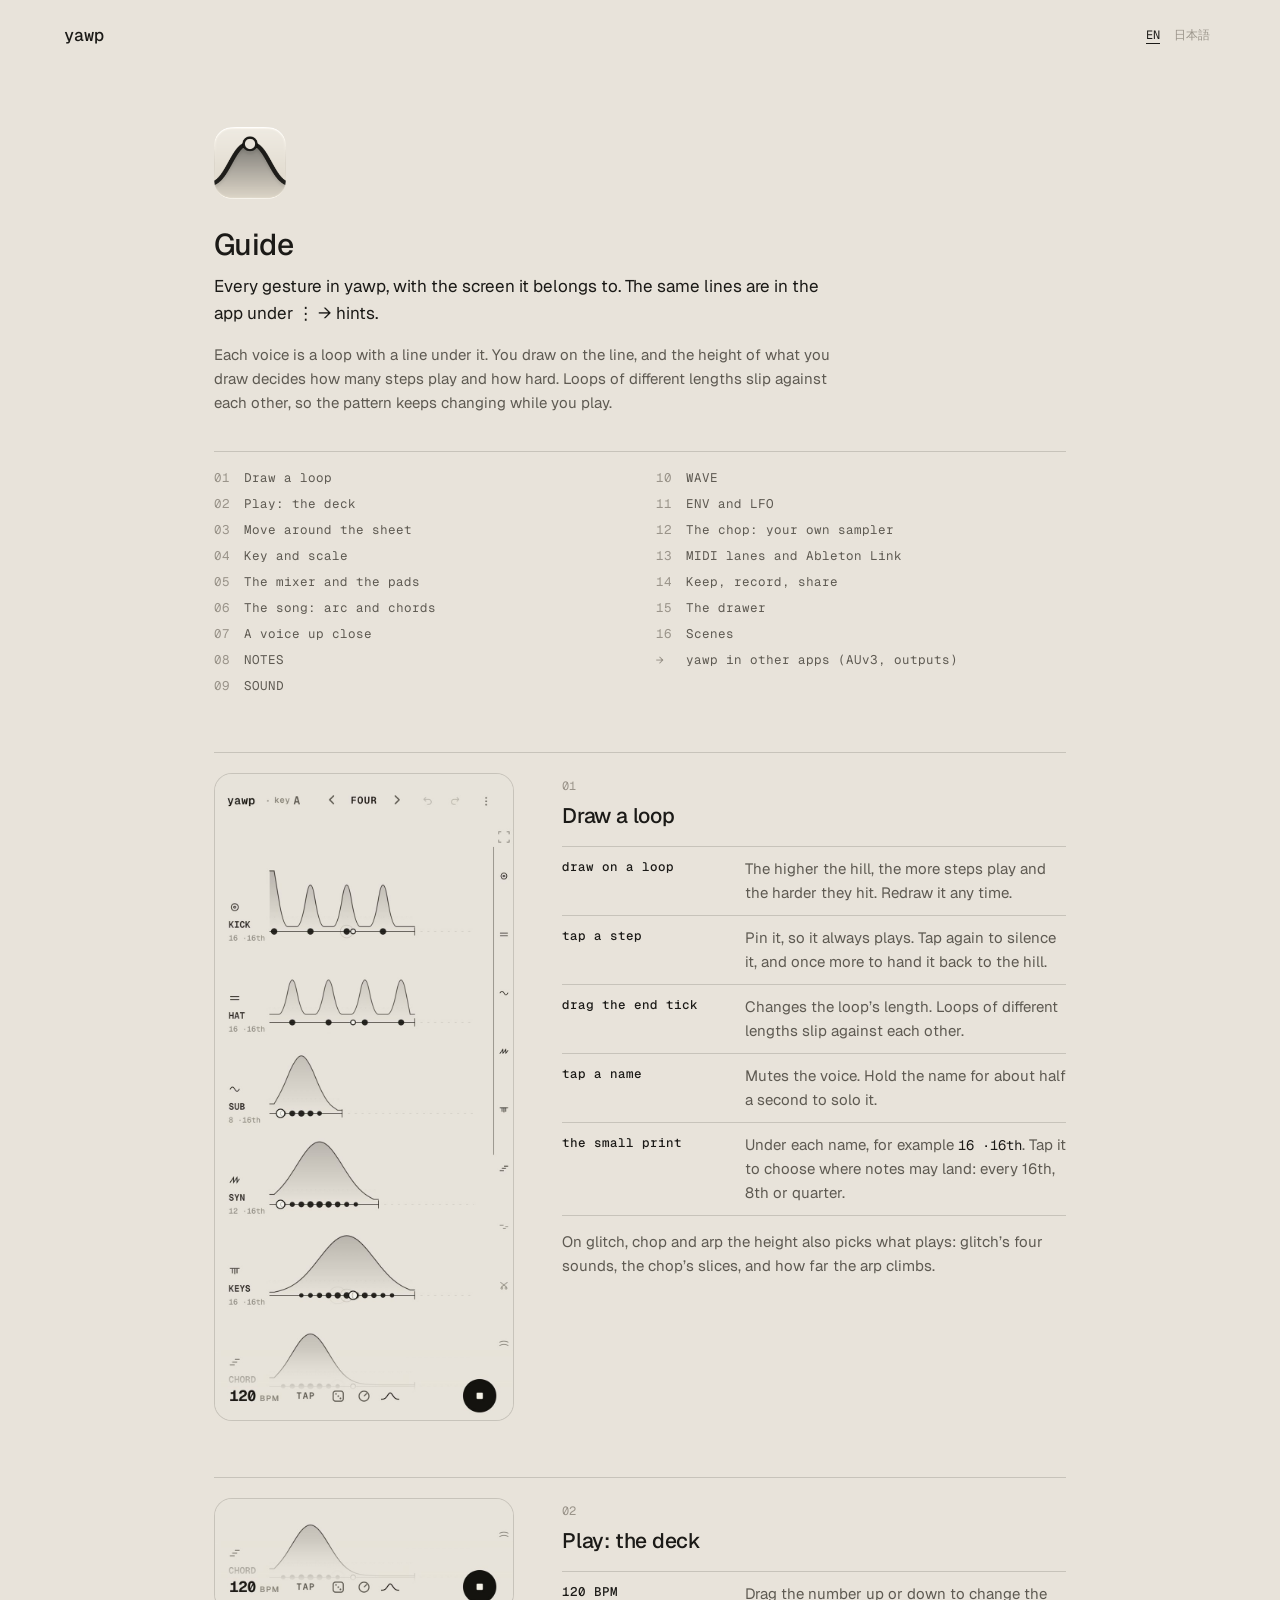
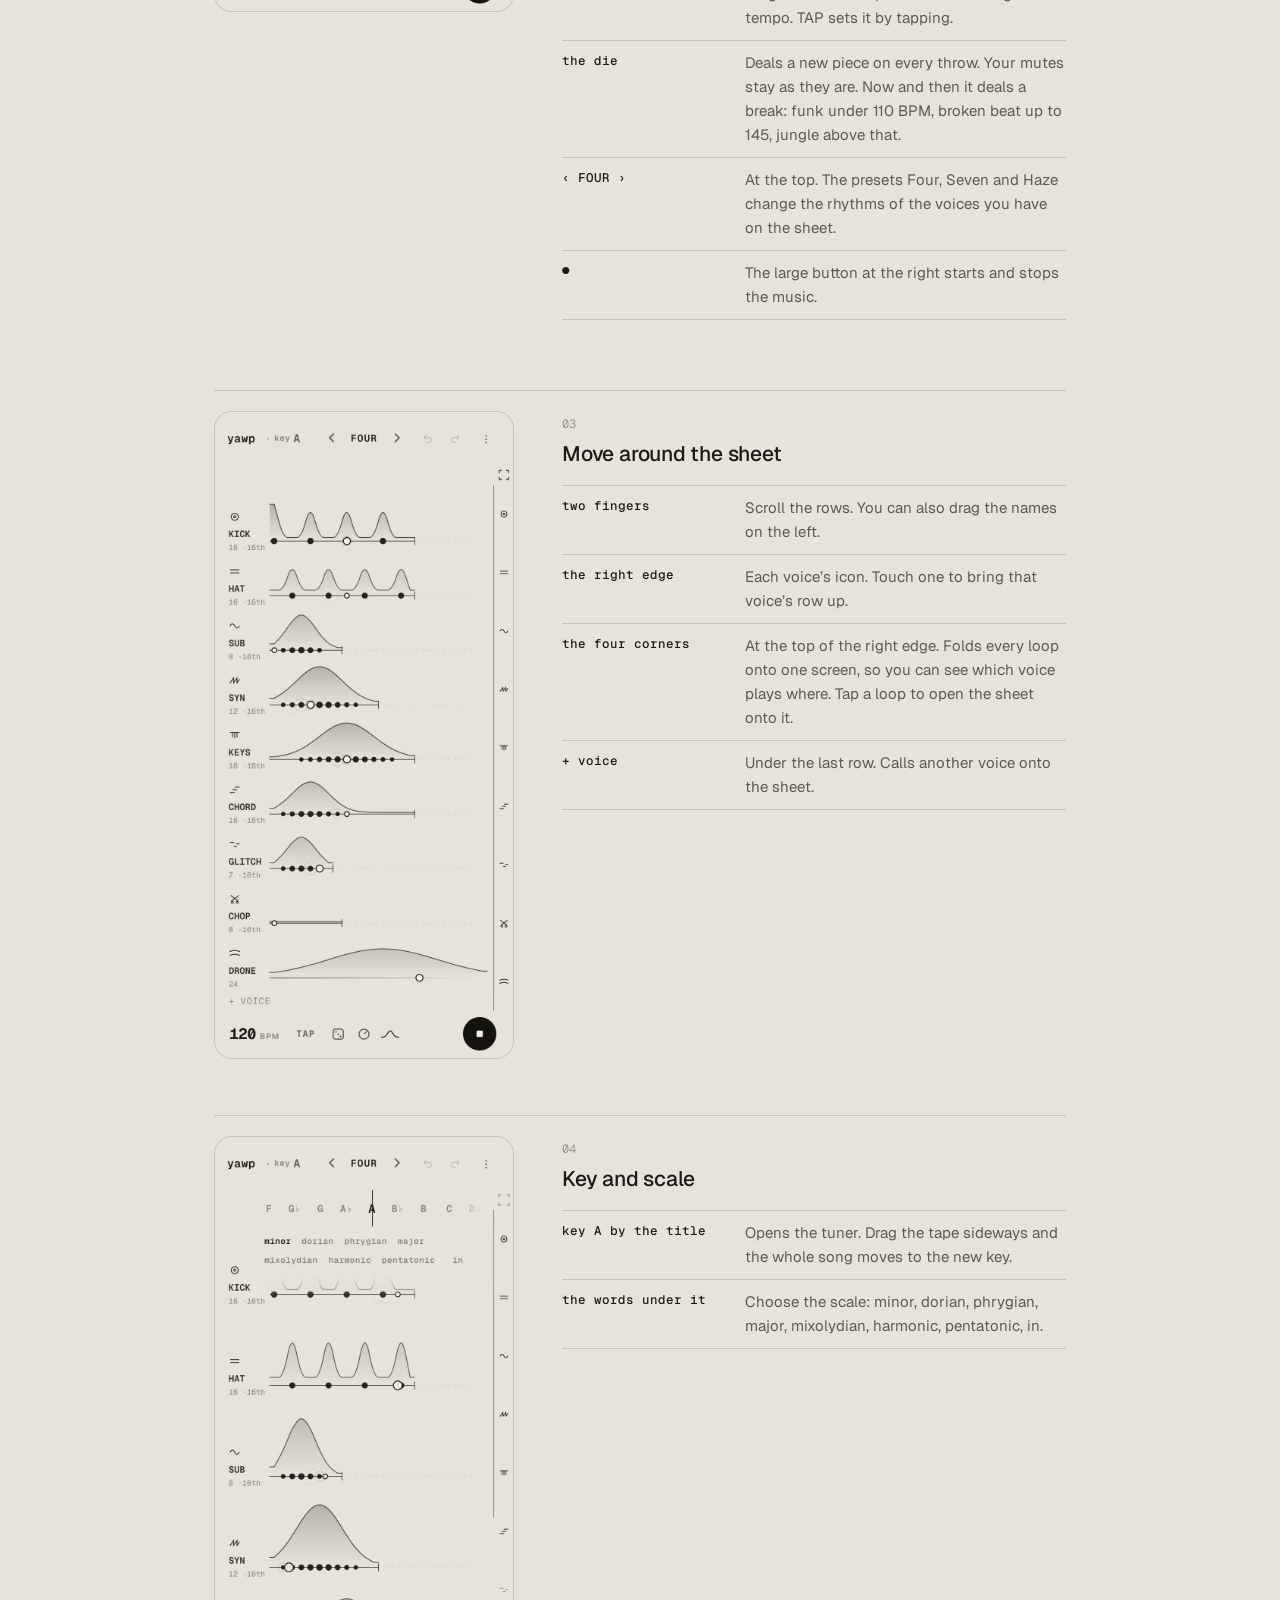
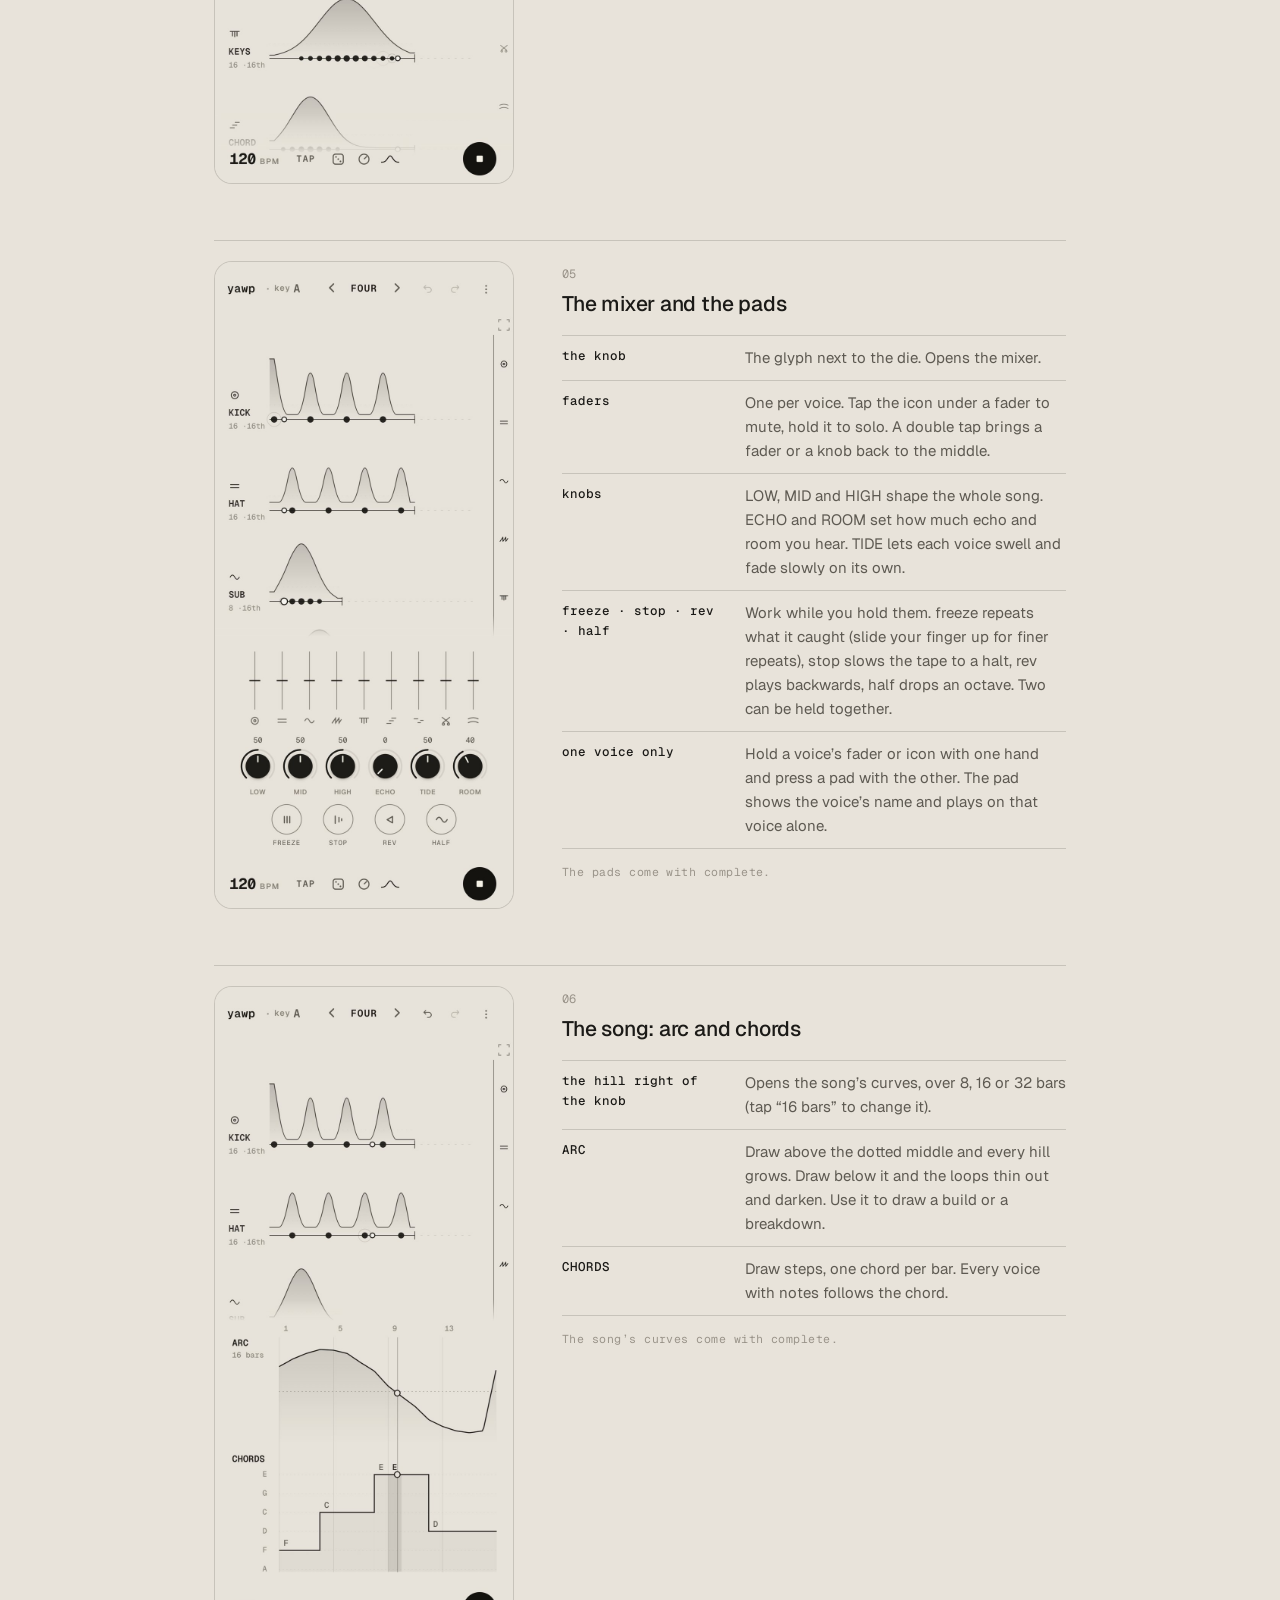
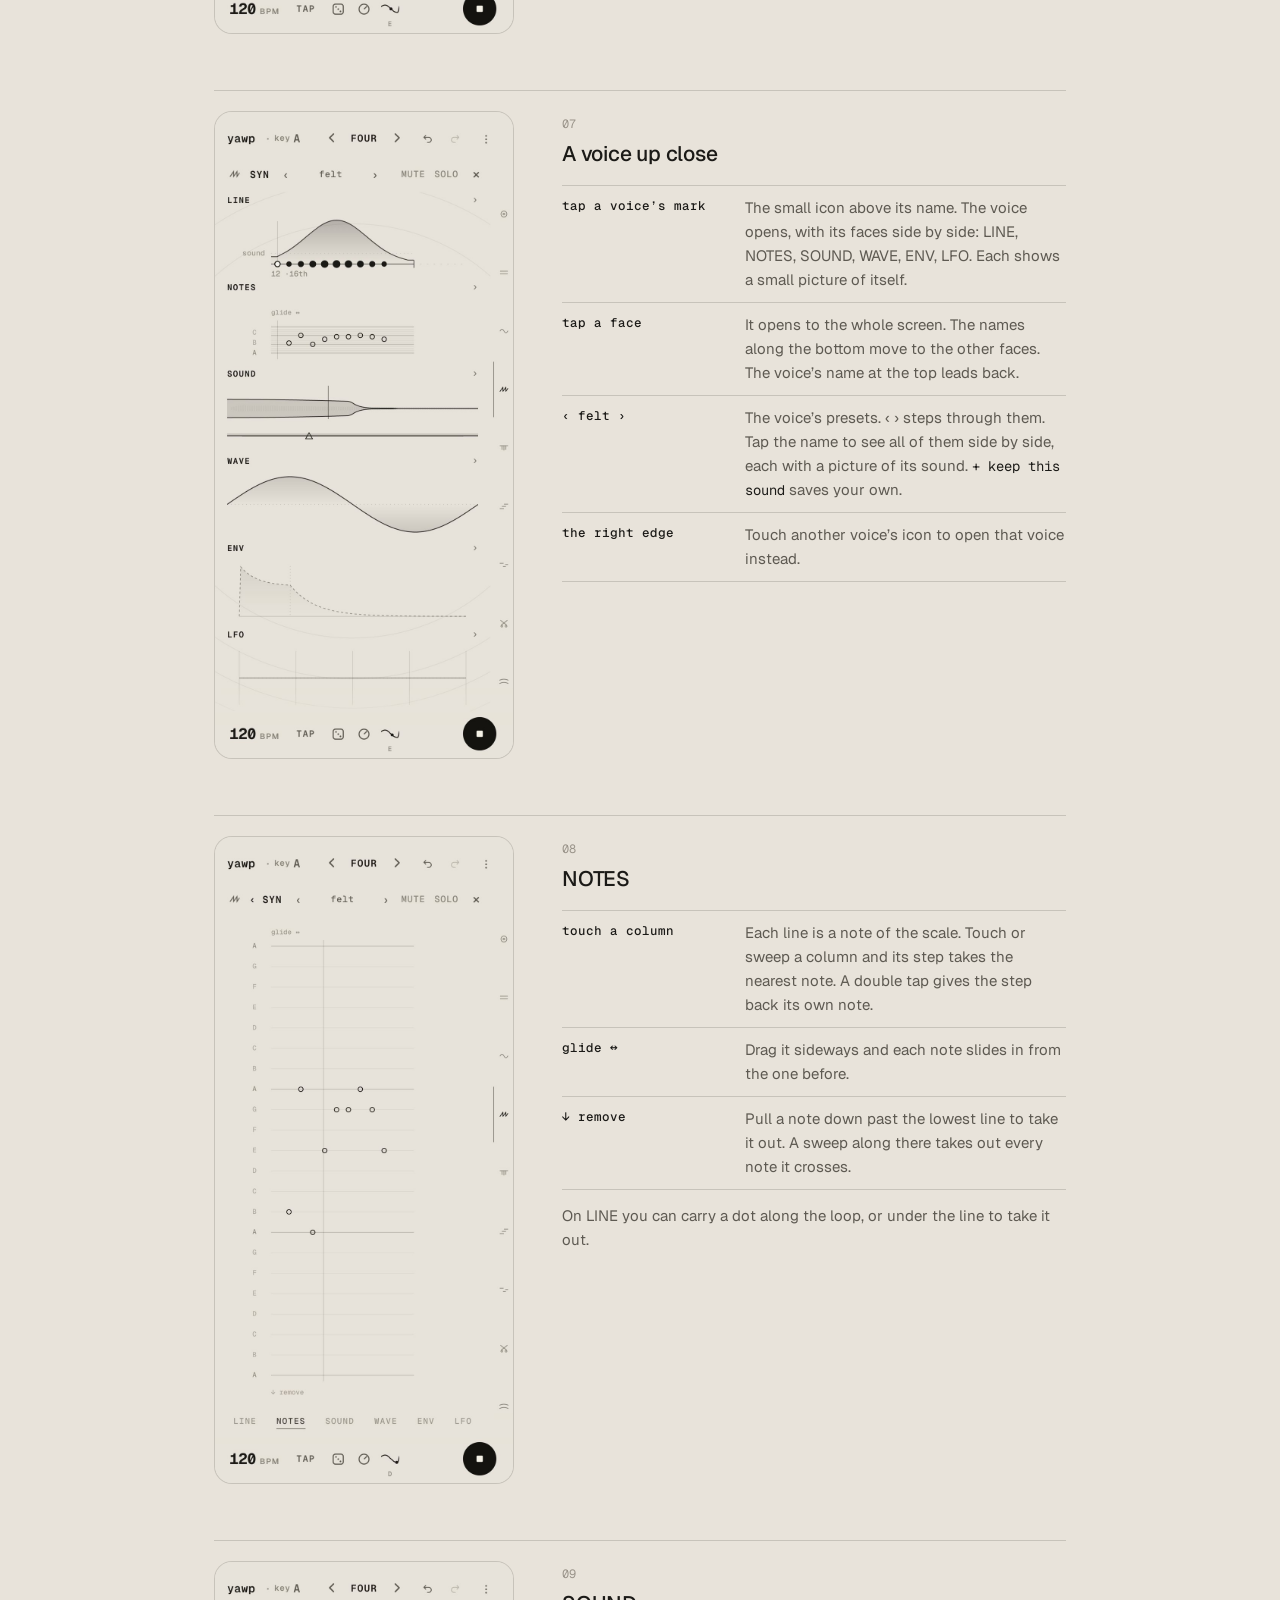
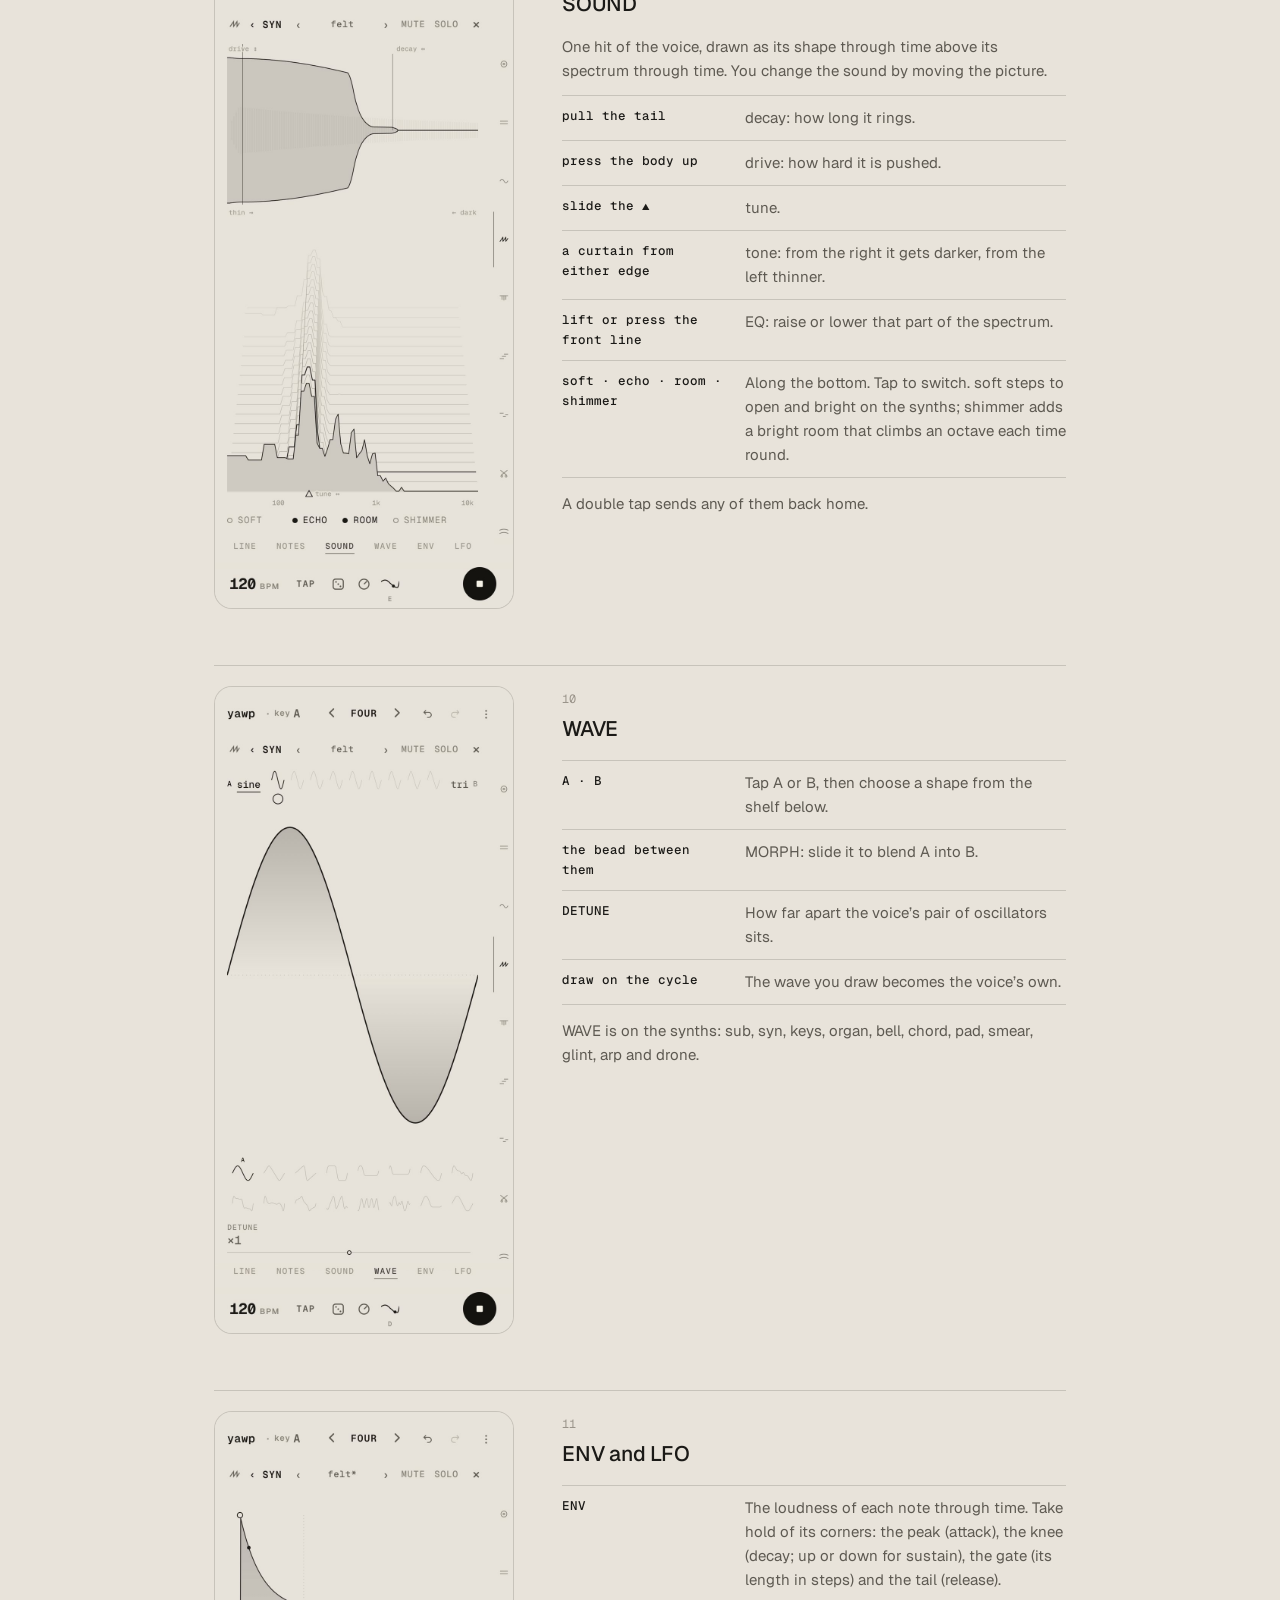
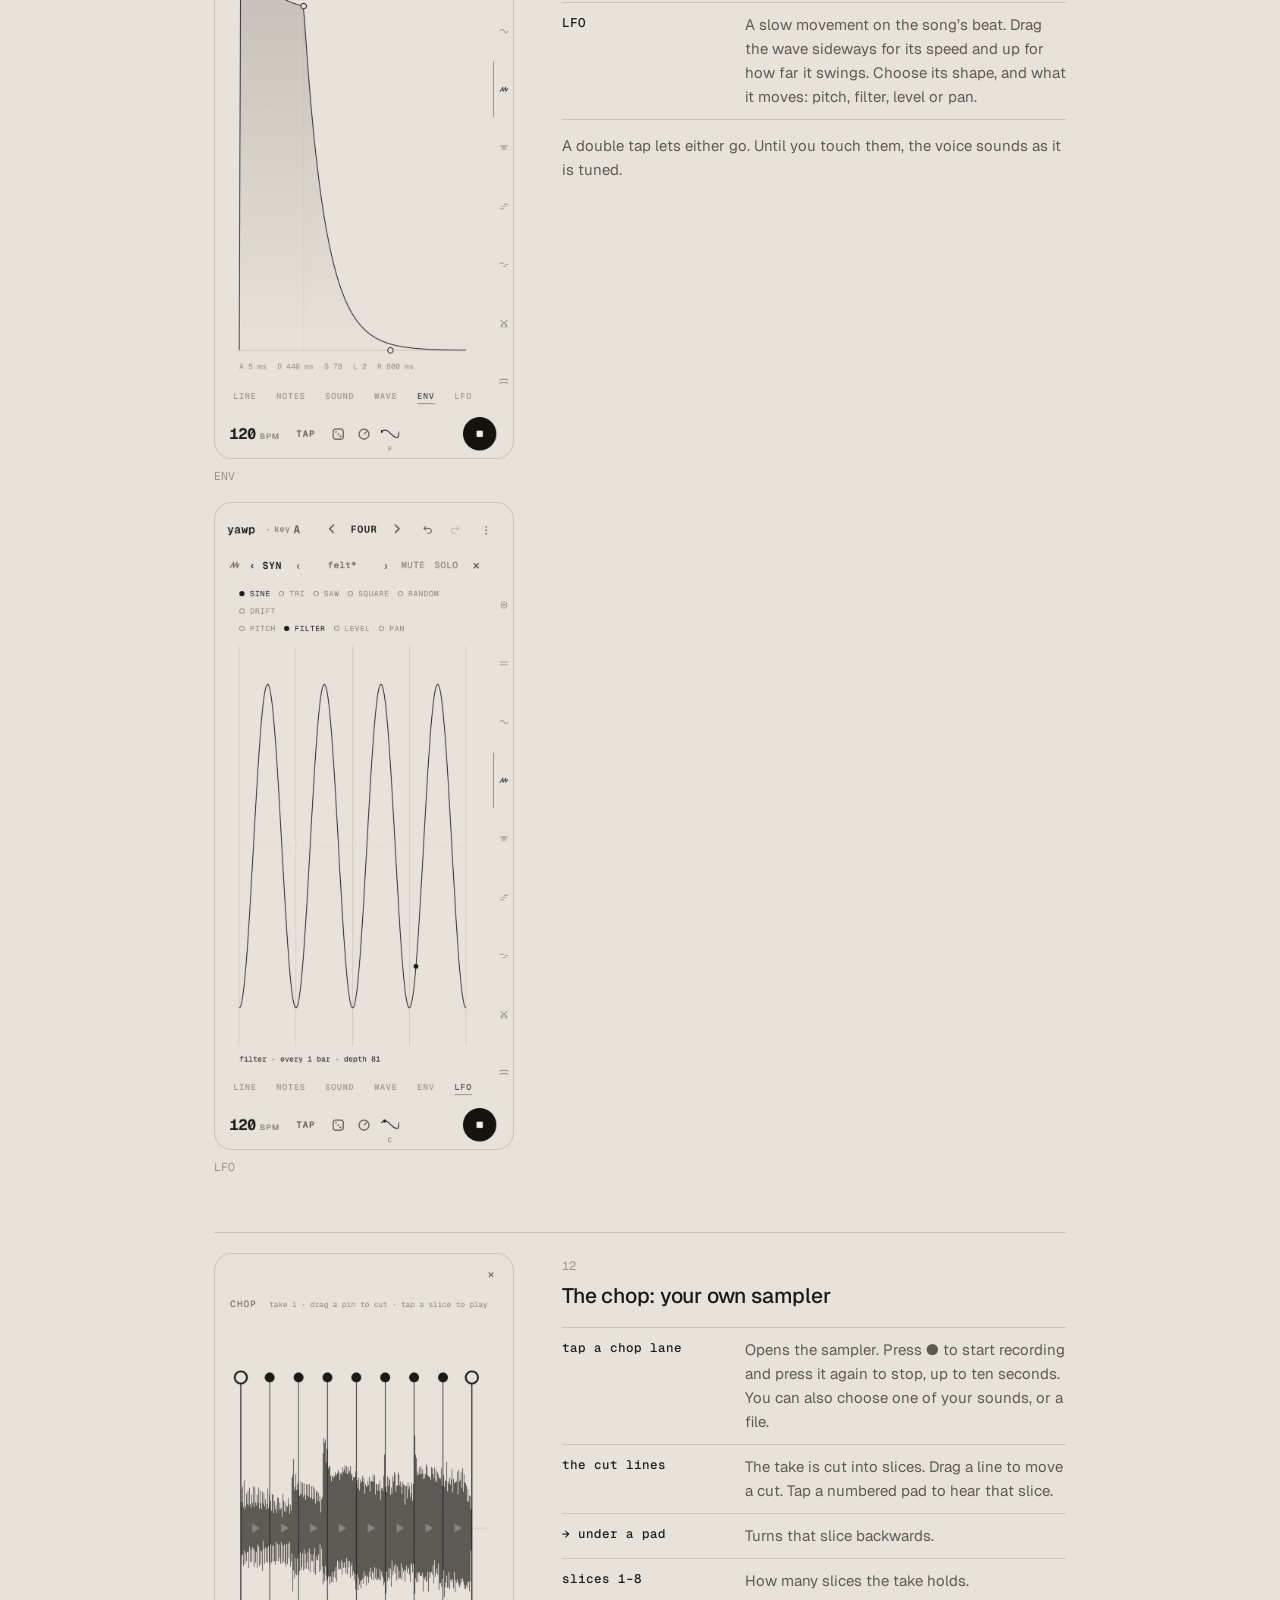
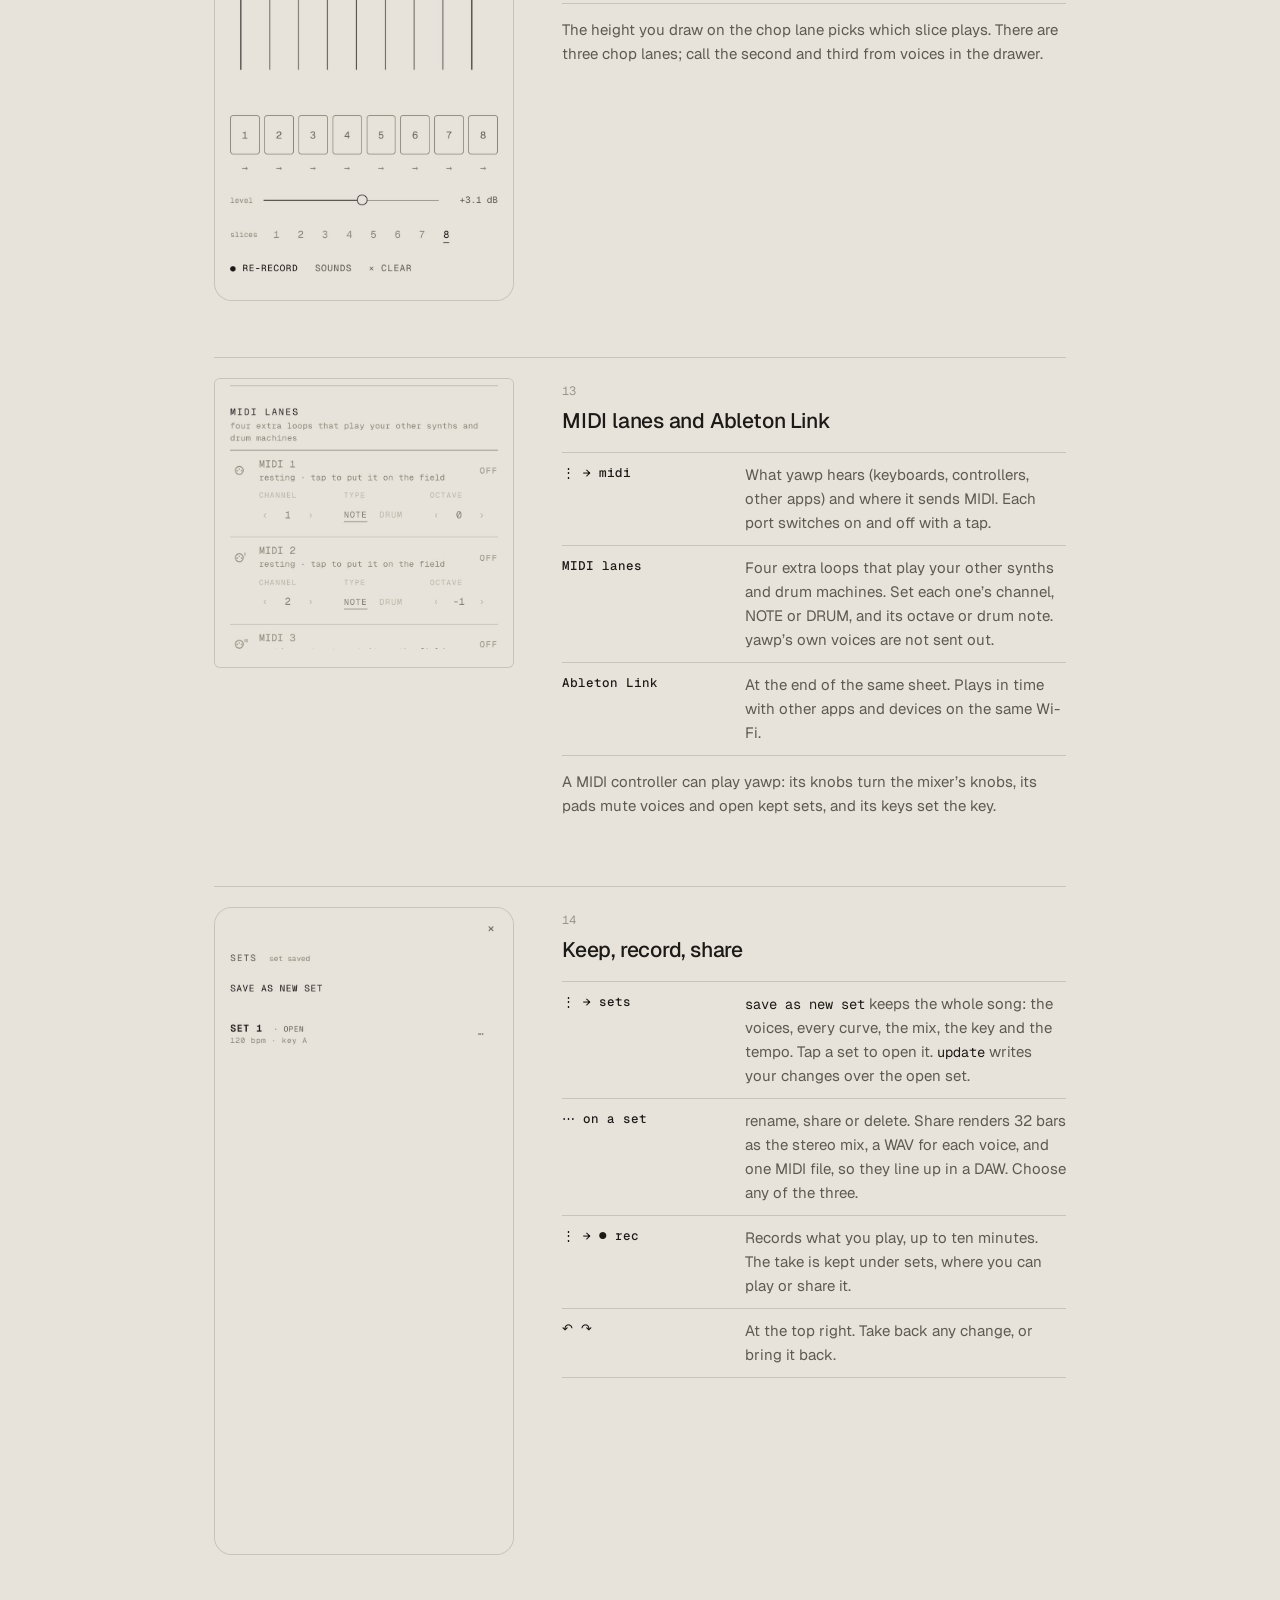
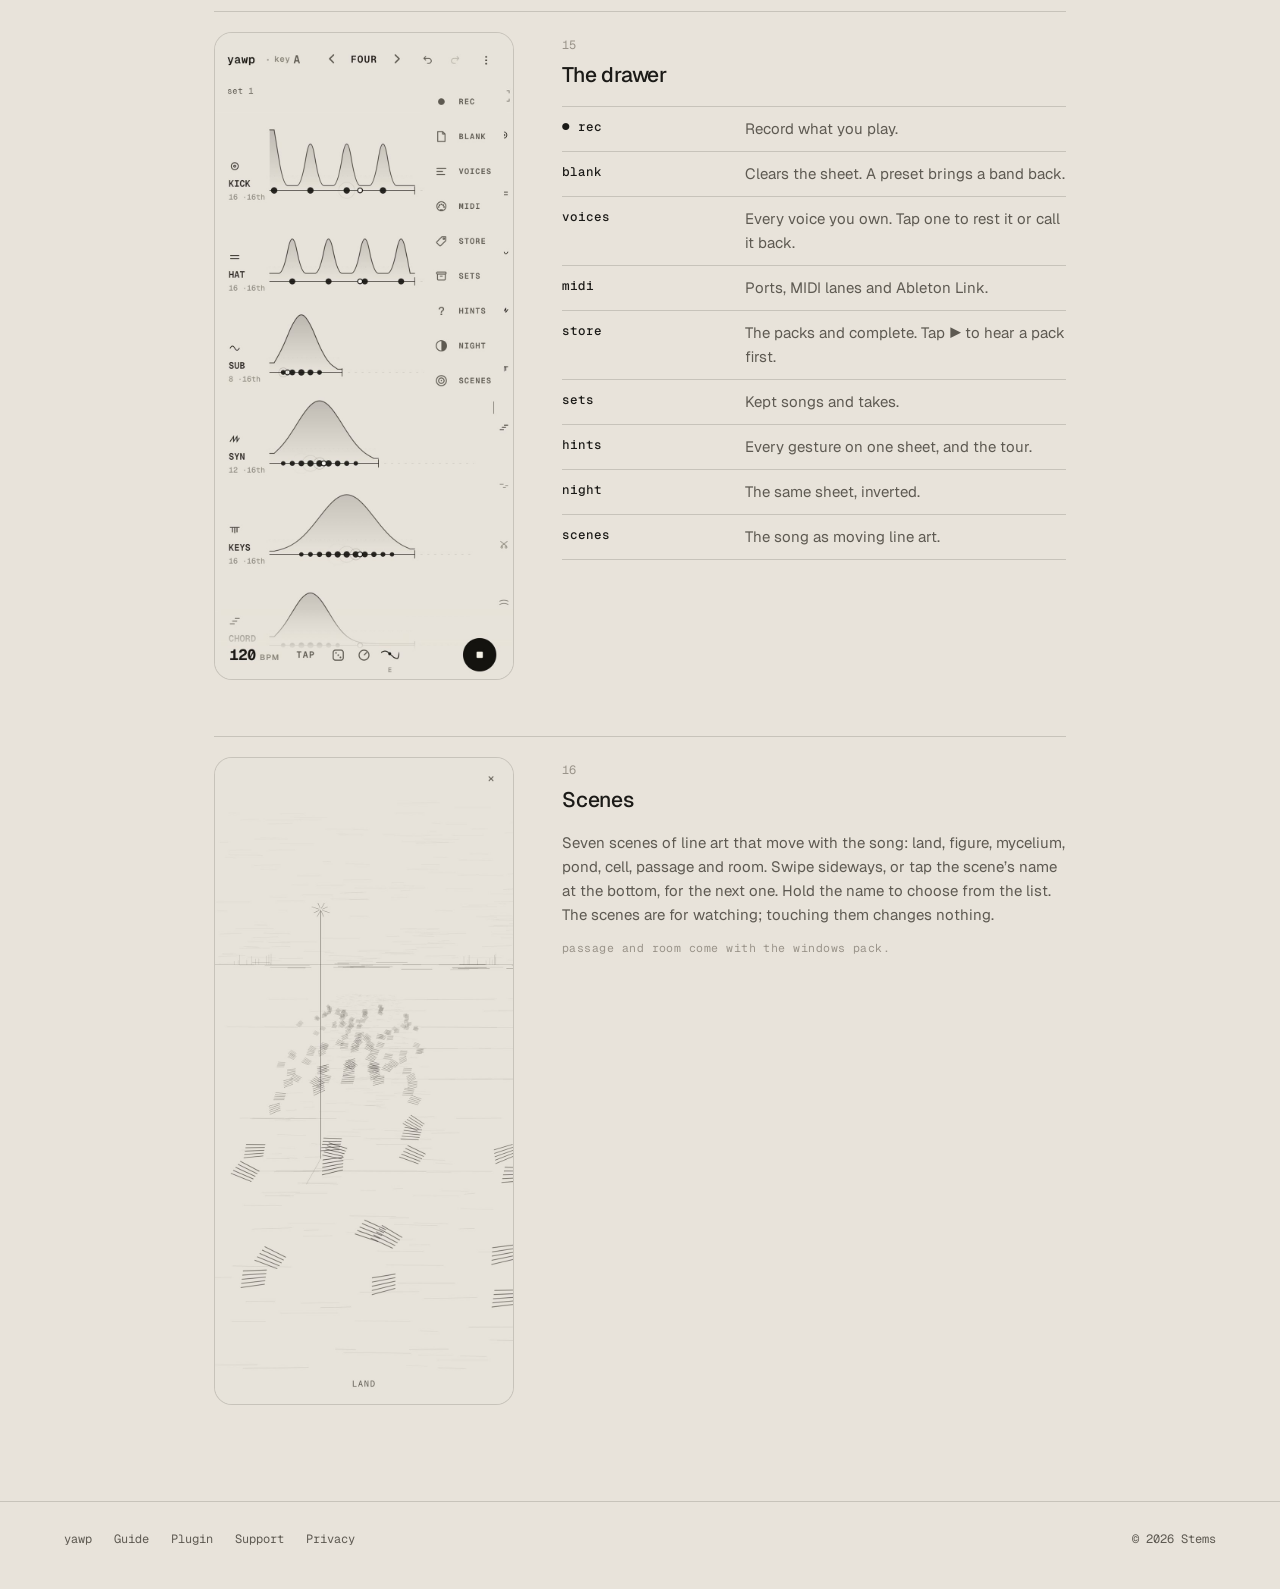
==== commit 4554c95e: "guide: the mixer is the knob by the die, not M Co-Authored-By: Claude Opus 5.5 <noreply@anthropic.co" ====
--- a/guide.html
+++ b/guide.html
@@ -164,7 +164,7 @@
       <div class="t-en">
         <h2>The mixer and the pads</h2>
         <ul class="how">
-          <li><b>M</b><span>The glyph next to the die. Opens the mixer.</span></li>
+          <li><b>the knob</b><span>The glyph next to the die. Opens the mixer.</span></li>
           <li><b>faders</b><span>One per voice. Tap the icon under a fader to mute, hold it to solo. A double tap brings a fader or a knob back to the middle.</span></li>
           <li><b>knobs</b><span>LOW, MID and HIGH shape the whole song. ECHO and ROOM set how much echo and room you hear. TIDE lets each voice swell and fade slowly on its own.</span></li>
           <li><b>freeze · stop · rev · half</b><span>Work while you hold them. freeze repeats what it caught (slide your finger up for finer repeats), stop slows the tape to a halt, rev plays backwards, half drops an octave. Two can be held together.</span></li>
@@ -175,7 +175,7 @@
       <div class="t-ja">
         <h2>ミキサーとパッド</h2>
         <ul class="how">
-          <li><b>M</b><span>サイコロの隣のマークです。ミキサーが開きます。</span></li>
+          <li><b>ノブ</b><span>サイコロの隣のマークです。ミキサーが開きます。</span></li>
           <li><b>フェーダー</b><span>楽器ごとの音量です。フェーダーの下のアイコンをタップするとミュート、長押しするとソロになります。フェーダーやつまみはダブルタップで真ん中に戻ります。</span></li>
           <li><b>つまみ</b><span>LOW・MID・HIGH は曲全体の音色です。ECHO と ROOM はエコーと残響の量です。TIDE を上げると、楽器ごとに音量がゆっくり満ち引きします。</span></li>
           <li><b>freeze · stop · rev · half</b><span>押している間だけかかります。freeze は押した瞬間の音をくり返します（指を上にずらすと細かくなります）。stop はテープが止まるように減速し、rev は逆再生、half は1オクターブ下がります。2つ同時にかけられます。</span></li>
@@ -193,7 +193,7 @@
       <div class="t-en">
         <h2>The song: arc and chords</h2>
         <ul class="how">
-          <li><b>the glyph right of M</b><span>Opens the song’s curves, over 8, 16 or 32 bars (tap “16 bars” to change it).</span></li>
+          <li><b>the hill right of the knob</b><span>Opens the song’s curves, over 8, 16 or 32 bars (tap “16 bars” to change it).</span></li>
           <li><b>ARC</b><span>Draw above the dotted middle and every hill grows. Draw below it and the loops thin out and darken. Use it to draw a build or a breakdown.</span></li>
           <li><b>CHORDS</b><span>Draw steps, one chord per bar. Every voice with notes follows the chord.</span></li>
         </ul>
@@ -202,7 +202,7 @@
       <div class="t-ja">
         <h2>曲のカーブ：ARC と CHORDS</h2>
         <ul class="how">
-          <li><b>M の右のマーク</b><span>曲のカーブが開きます。長さは 8・16・32 小節で、「16 bars」をタップすると切り替わります。</span></li>
+          <li><b>ノブの右の山のマーク</b><span>曲のカーブが開きます。長さは 8・16・32 小節で、「16 bars」をタップすると切り替わります。</span></li>
           <li><b>ARC</b><span>点線より上に描くと、すべての丘が大きくなります。下に描くと、ループが薄く、暗くなります。盛り上がりやブレイクを描けます。</span></li>
           <li><b>CHORDS</b><span>小節ごとに階段を描いて、コードを選びます。音程のある楽器はすべてそのコードに合わせます。</span></li>
         </ul>
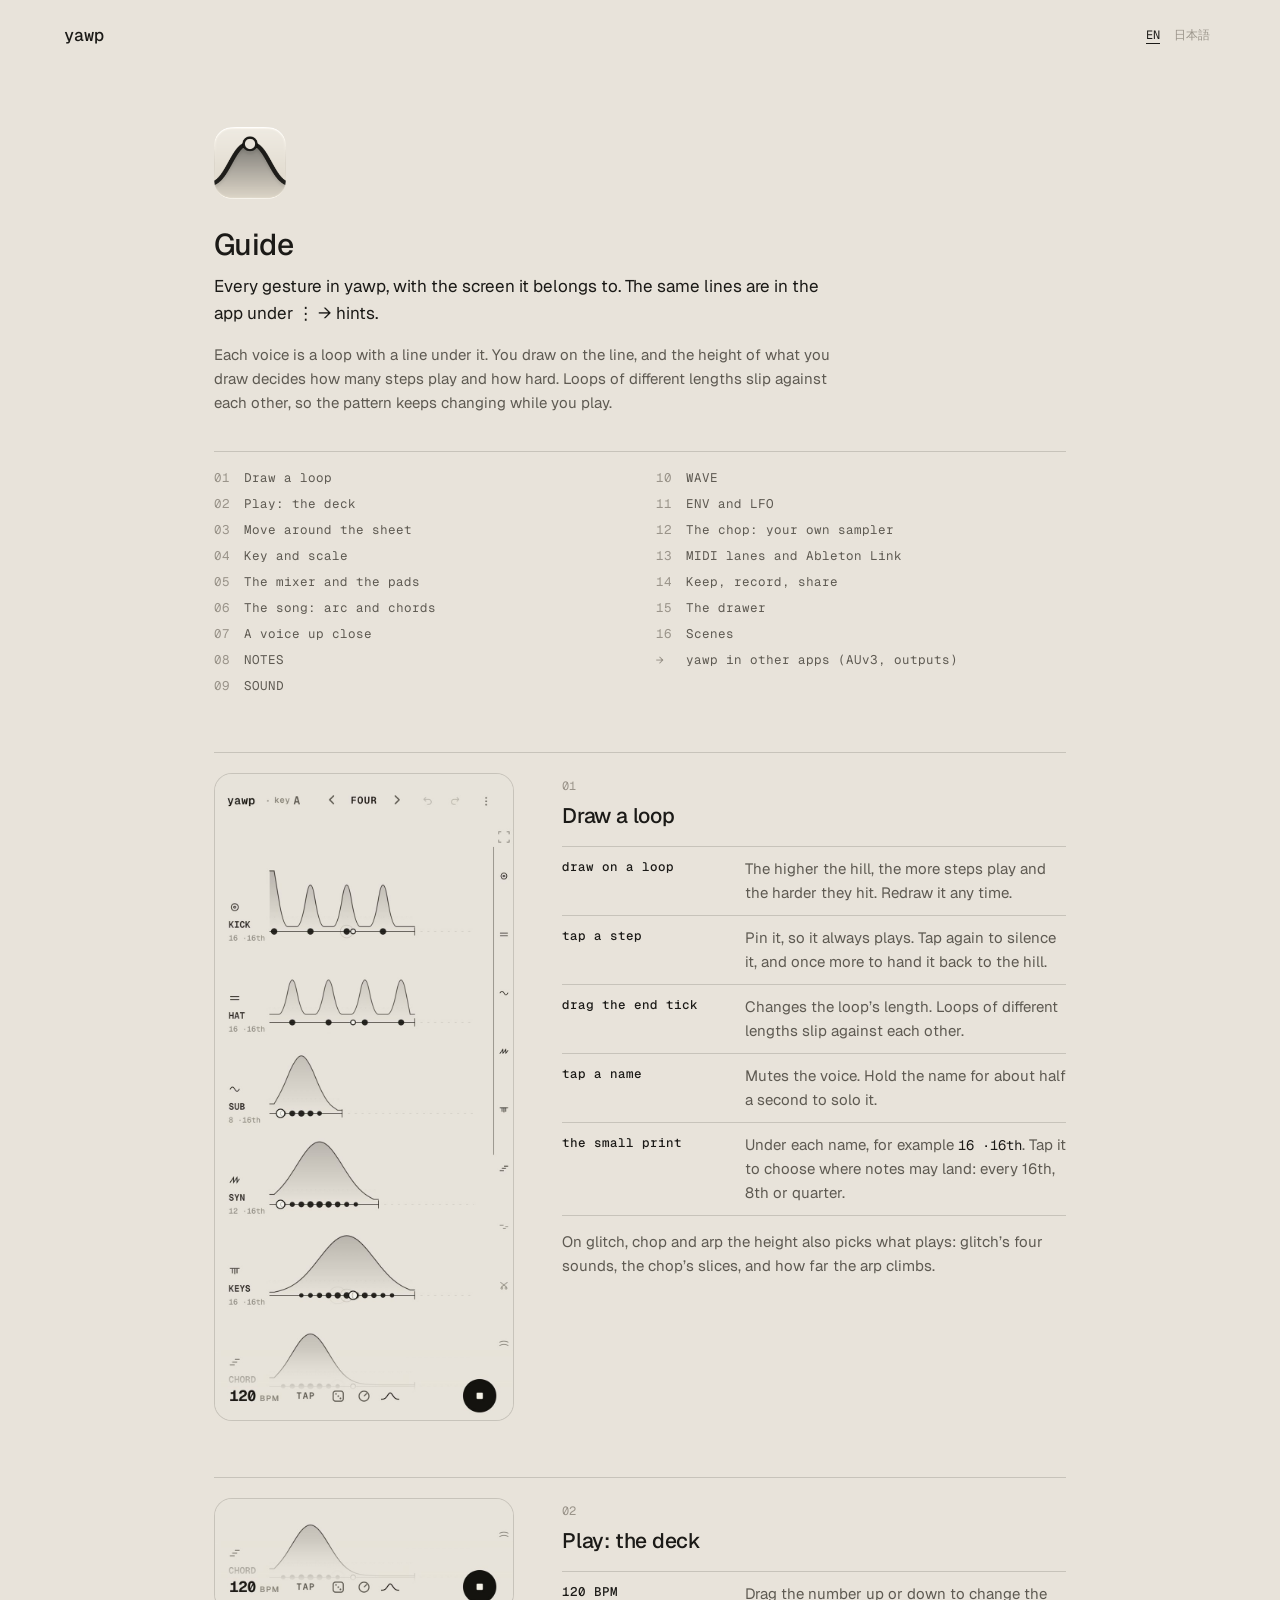
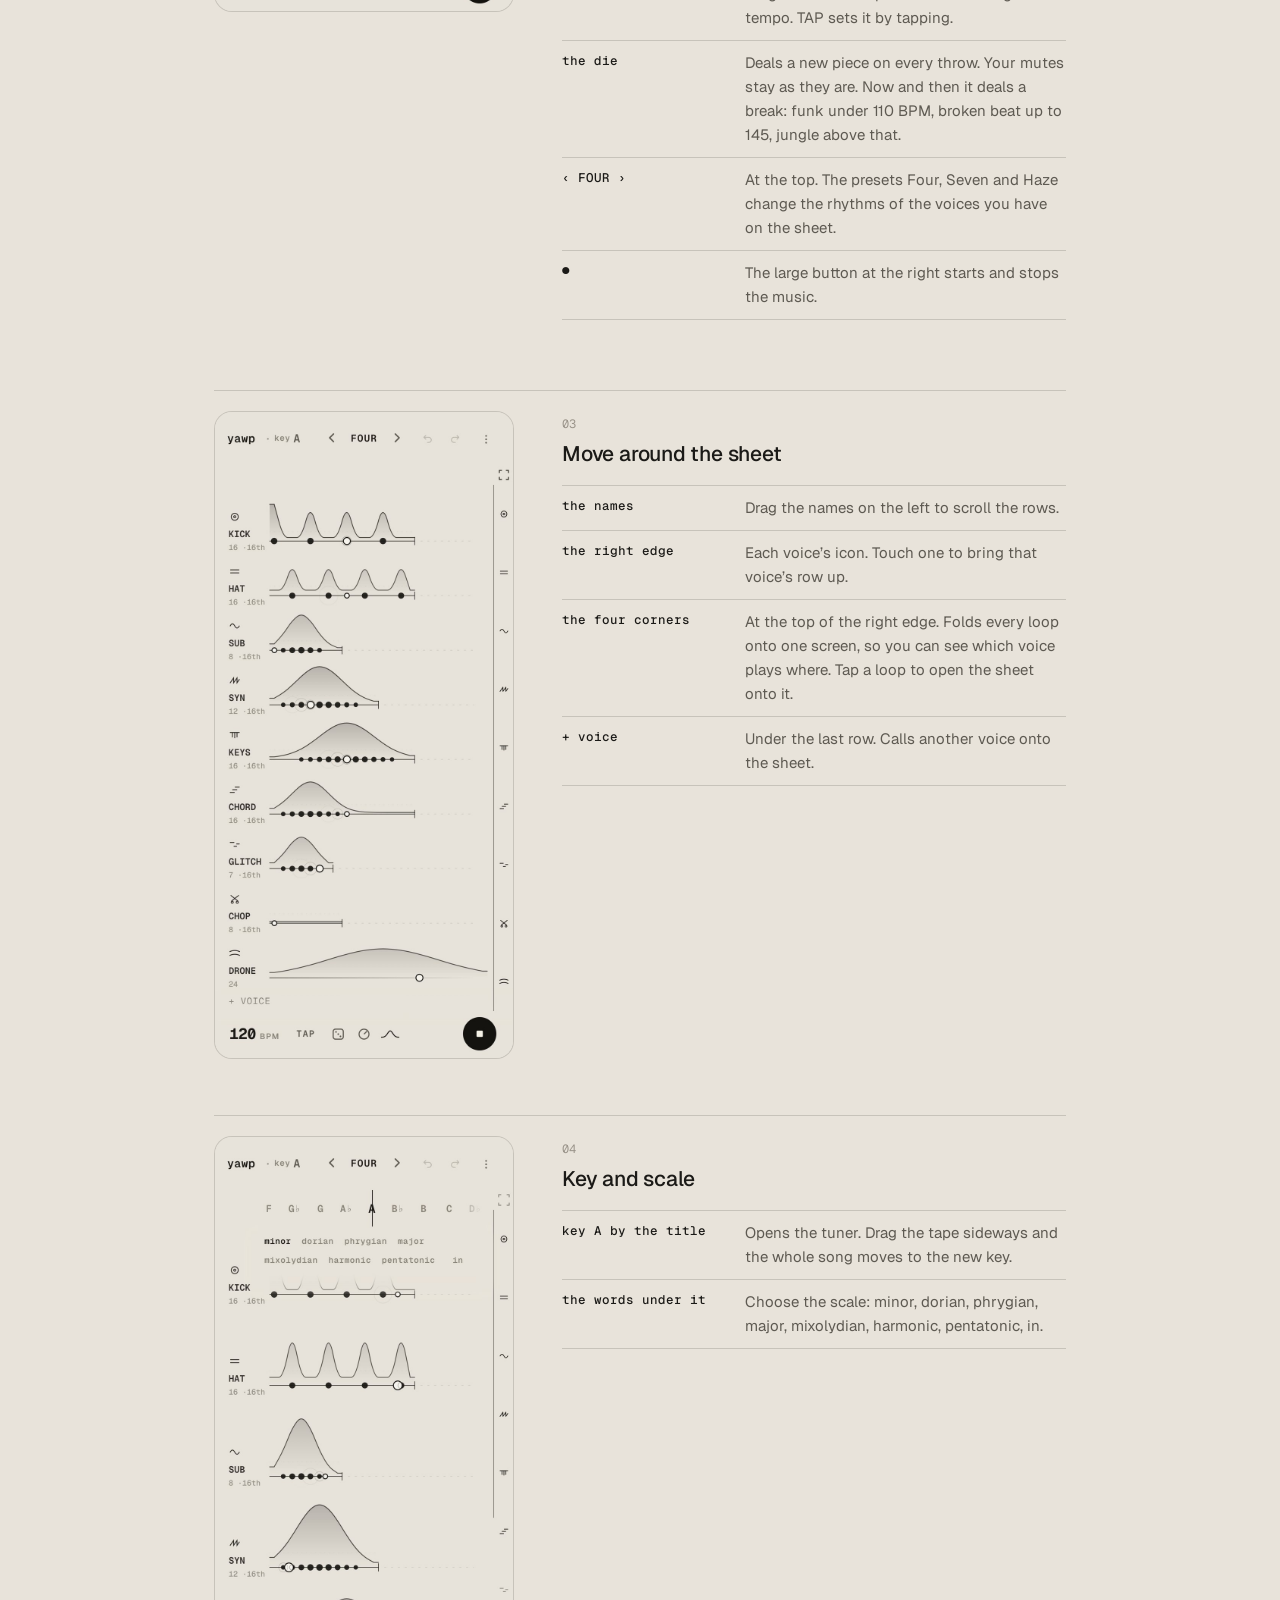
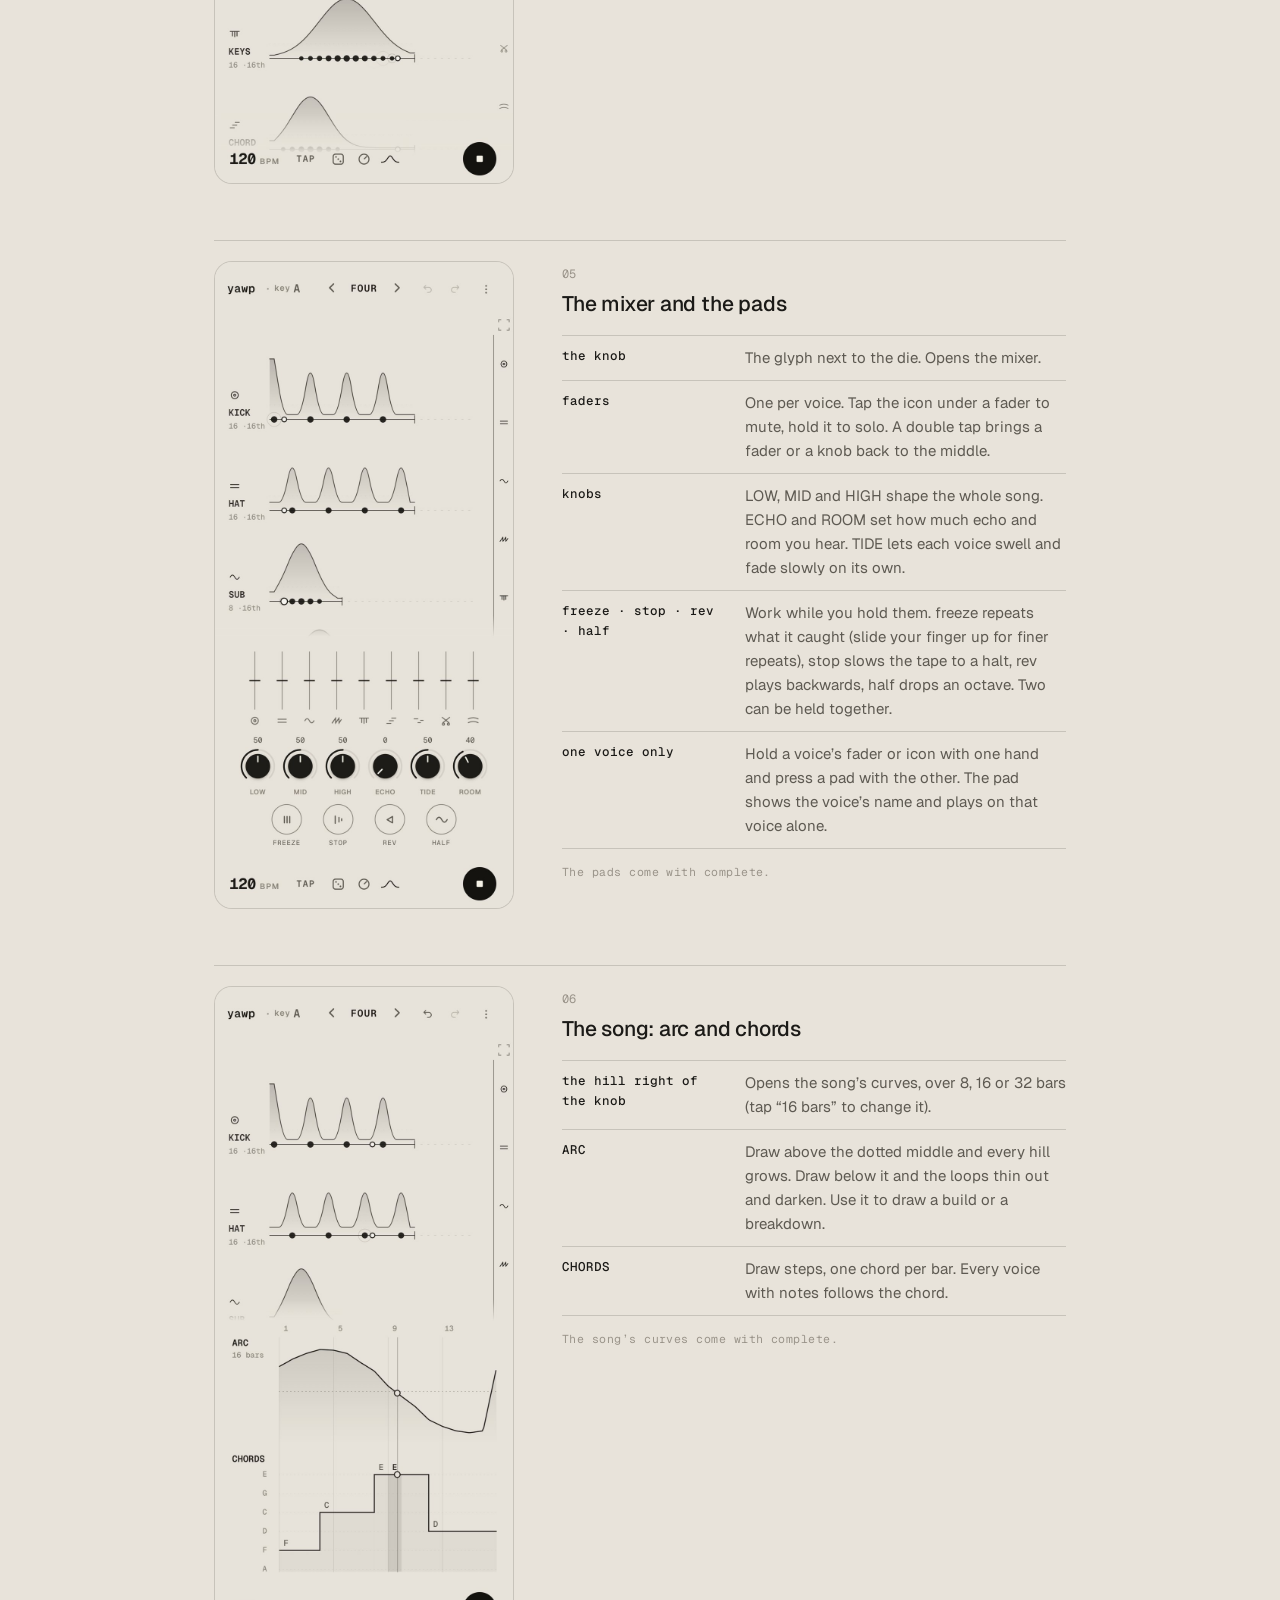
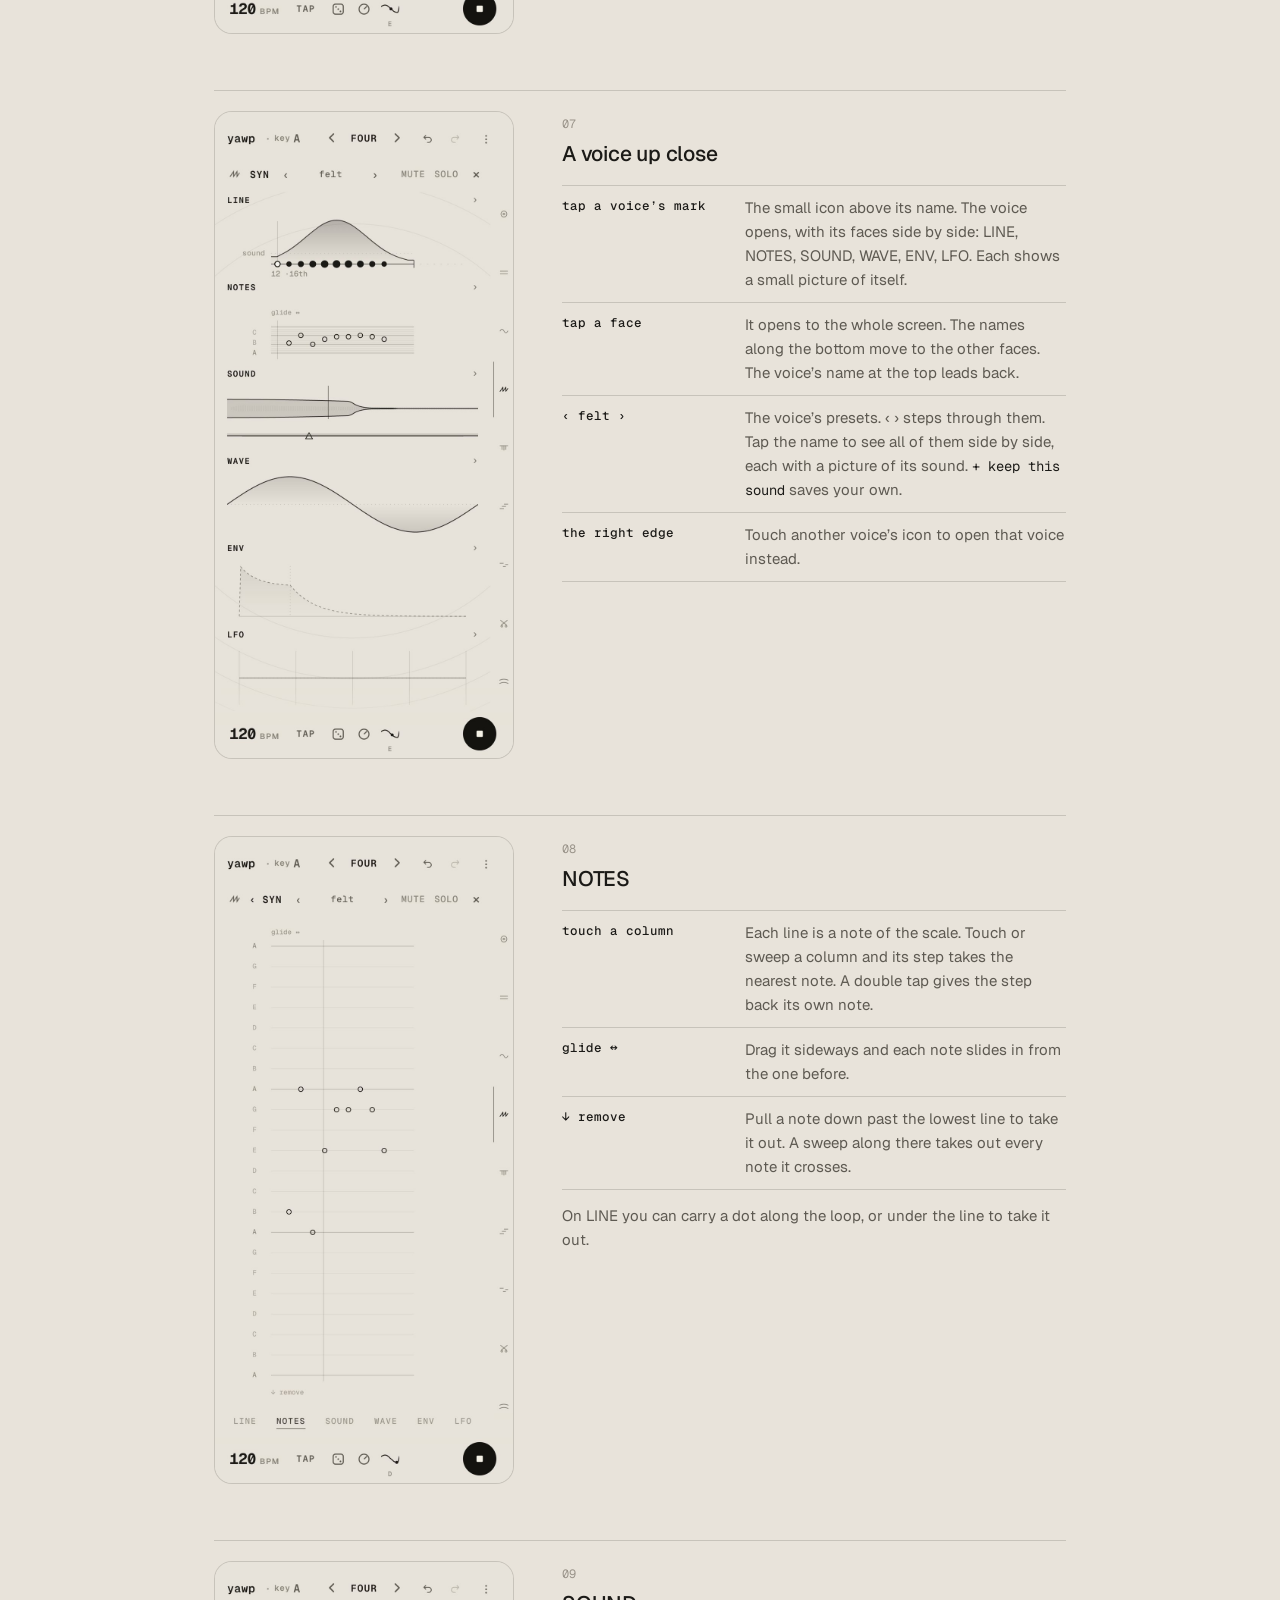
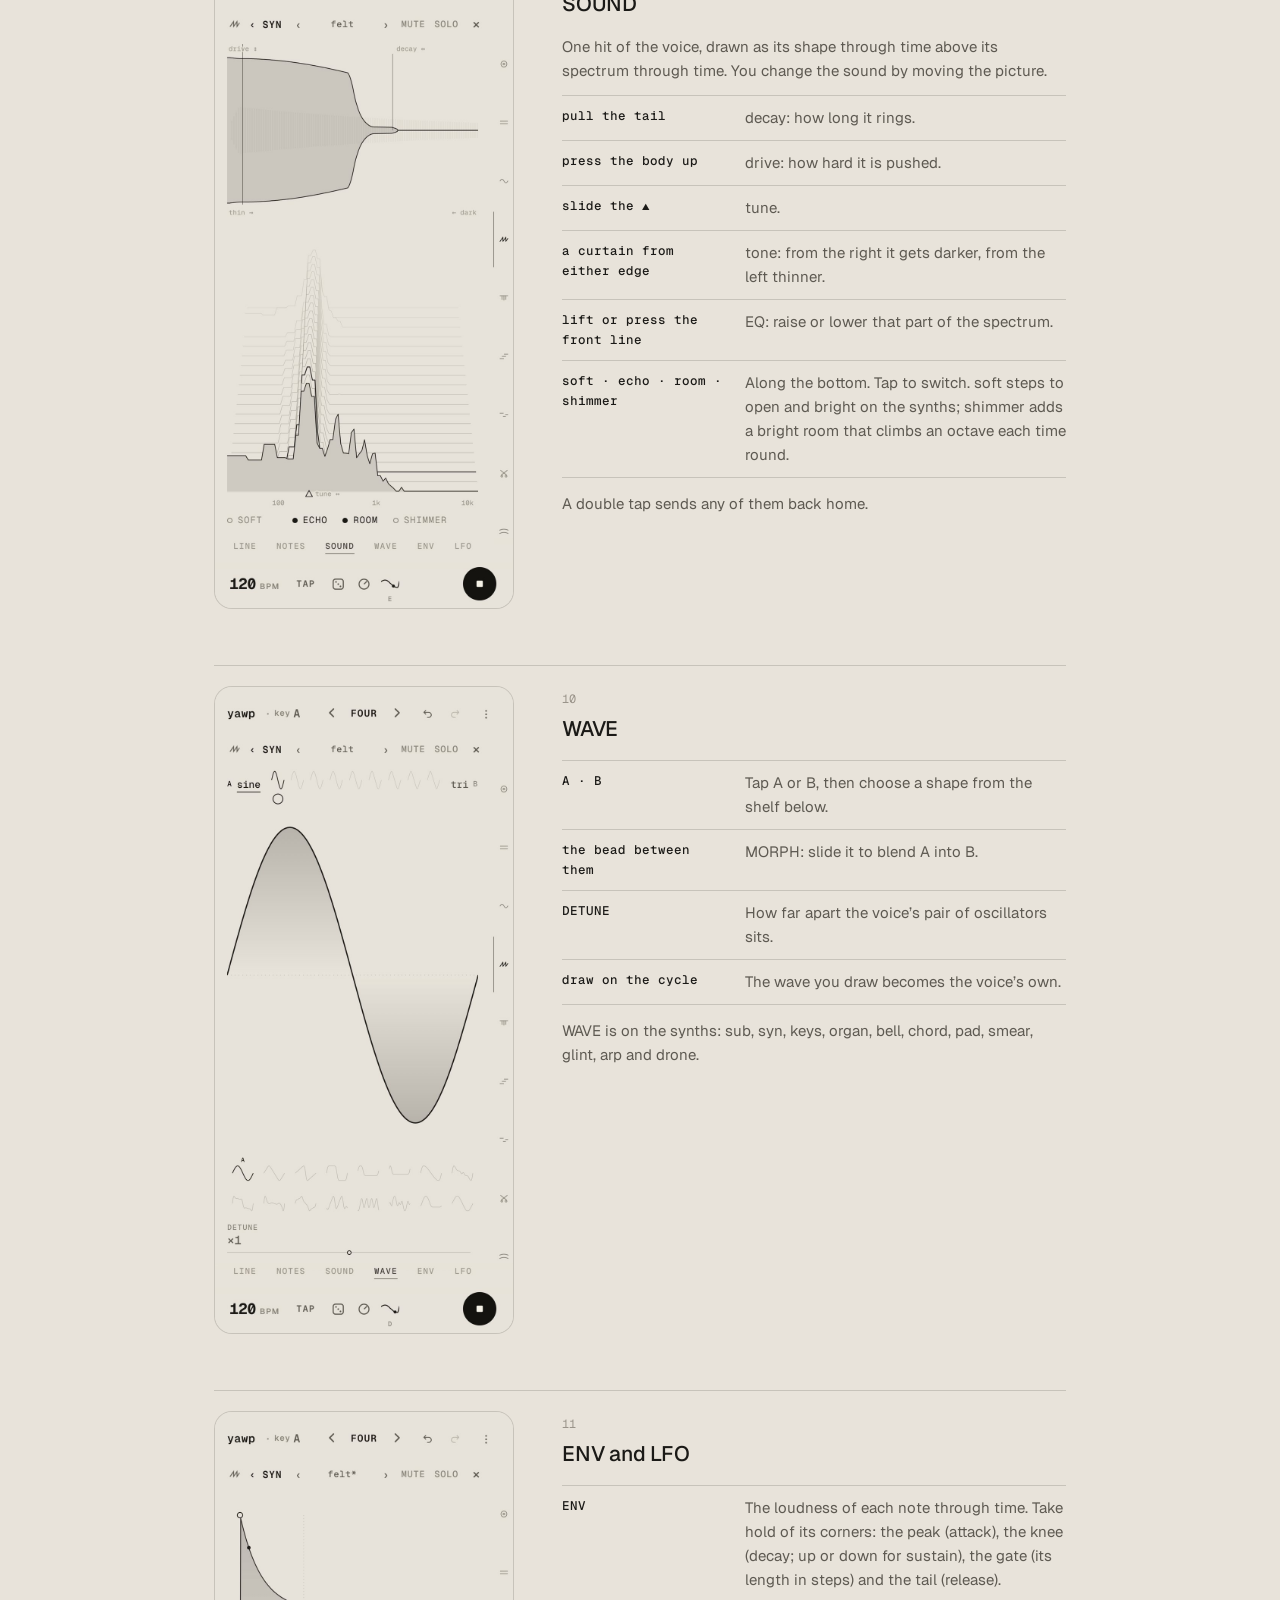
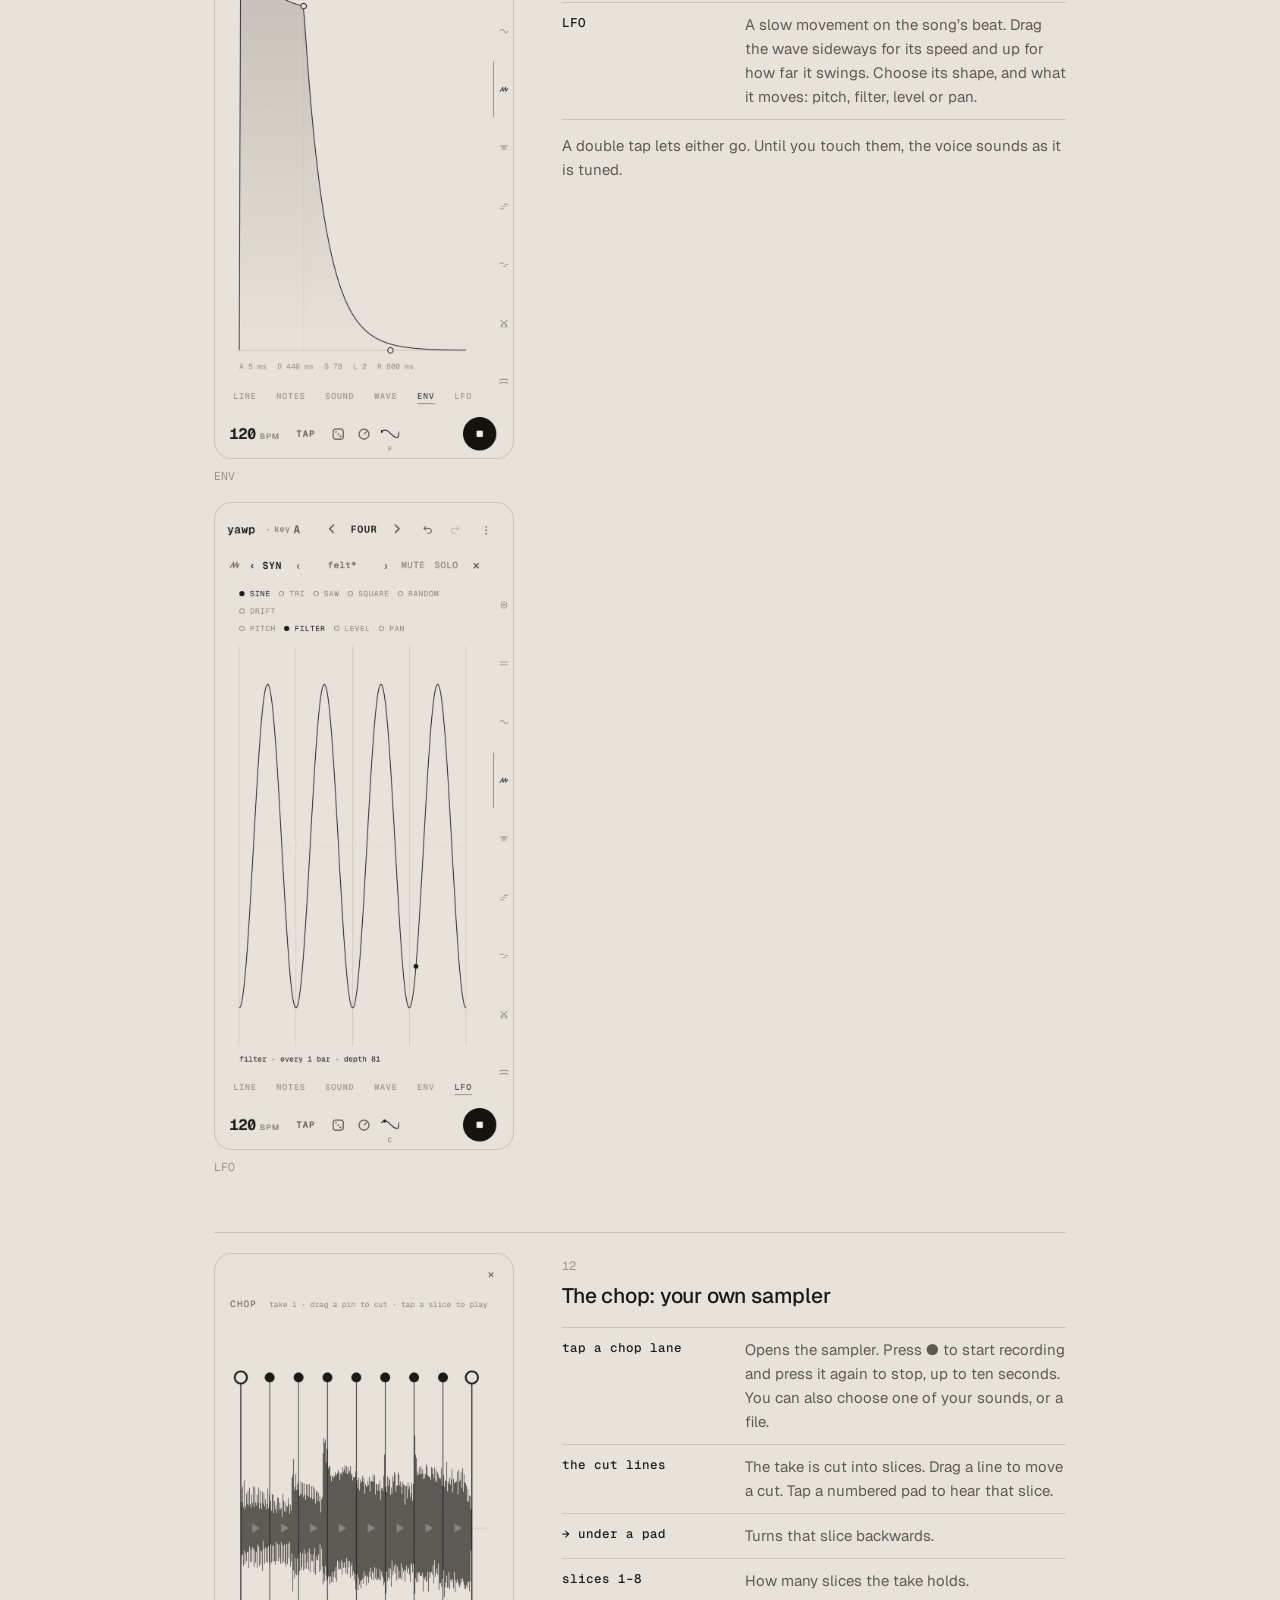
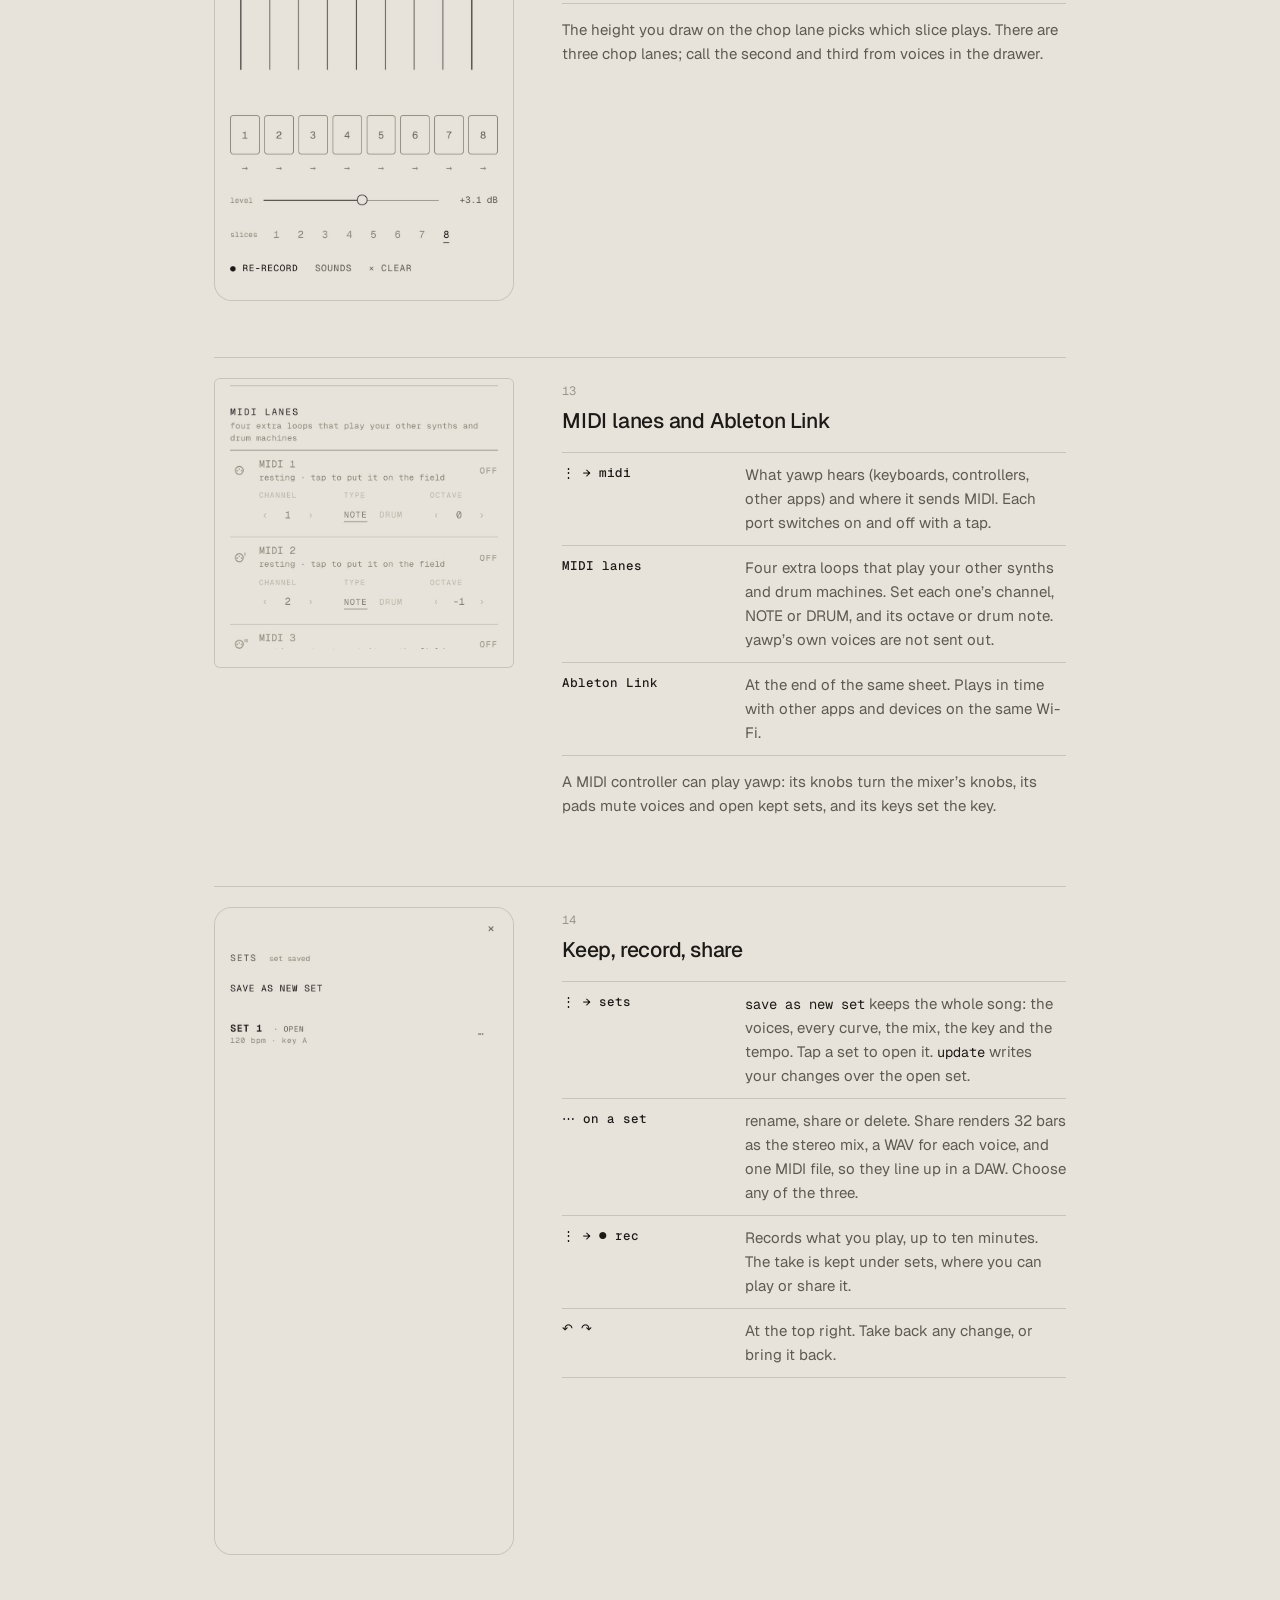
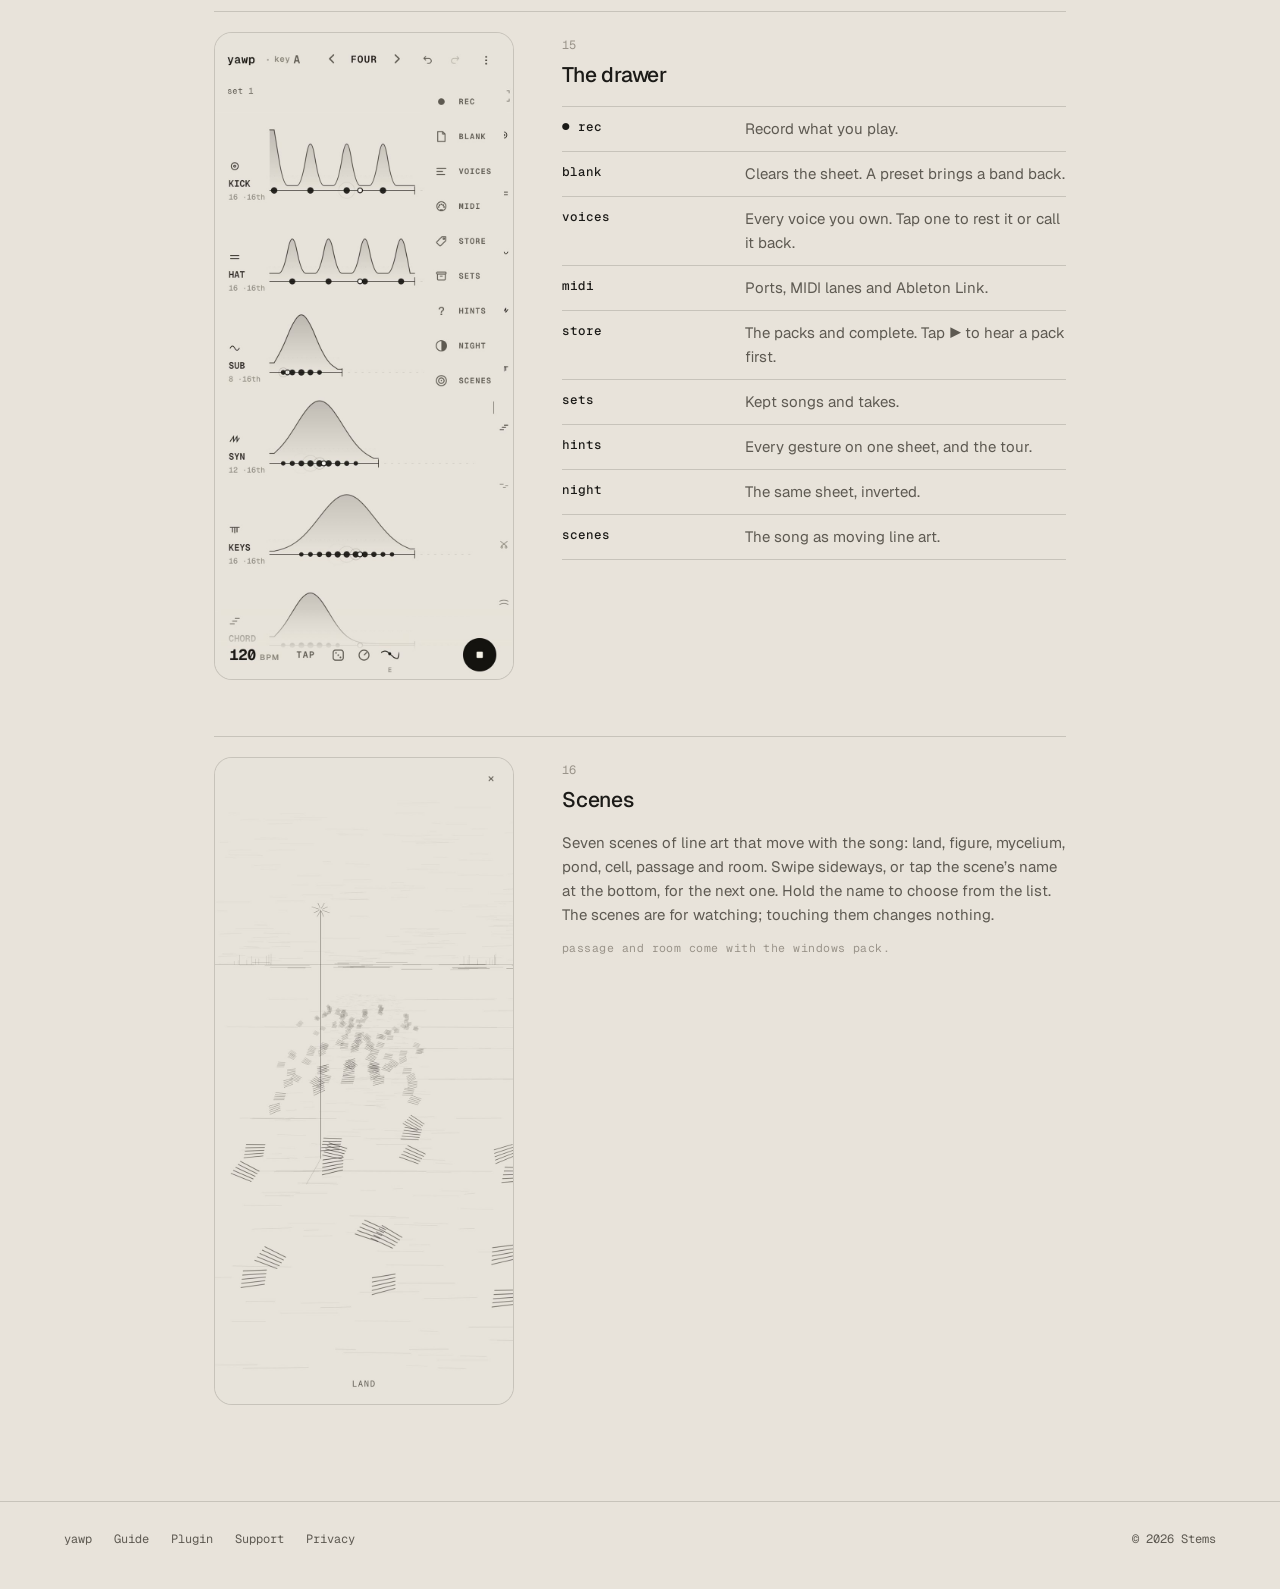
==== commit b4f6b852: "guide: scrolling by dragging the names (two-finger scroll removed)" ====
--- a/guide.html
+++ b/guide.html
@@ -118,7 +118,7 @@
       <div class="t-en">
         <h2>Move around the sheet</h2>
         <ul class="how">
-          <li><b>two fingers</b><span>Scroll the rows. You can also drag the names on the left.</span></li>
+          <li><b>the names</b><span>Drag the names on the left to scroll the rows.</span></li>
           <li><b>the right edge</b><span>Each voice’s icon. Touch one to bring that voice’s row up.</span></li>
           <li><b>the four corners</b><span>At the top of the right edge. Folds every loop onto one screen, so you can see which voice plays where. Tap a loop to open the sheet onto it.</span></li>
           <li><b>+ voice</b><span>Under the last row. Calls another voice onto the sheet.</span></li>
@@ -127,7 +127,7 @@
       <div class="t-ja">
         <h2>シートを移動する</h2>
         <ul class="how">
-          <li><b>二本指</b><span>列をスクロールします。左の名前をドラッグしても動かせます。</span></li>
+          <li><b>名前</b><span>左の名前をドラッグすると、列をスクロールできます。</span></li>
           <li><b>右端のアイコン</b><span>楽器ごとのアイコンです。触れると、その楽器の列へ移動します。</span></li>
           <li><b>四隅のマーク</b><span>右端のいちばん上にあります。全部のループを一画面に畳み、どの楽器がどこで鳴っているかを見渡せます。ループをタップすると、その楽器の位置で元に戻ります。</span></li>
           <li><b>+ voice</b><span>いちばん下の列の下にあります。ほかの楽器をシートに呼びます。</span></li>
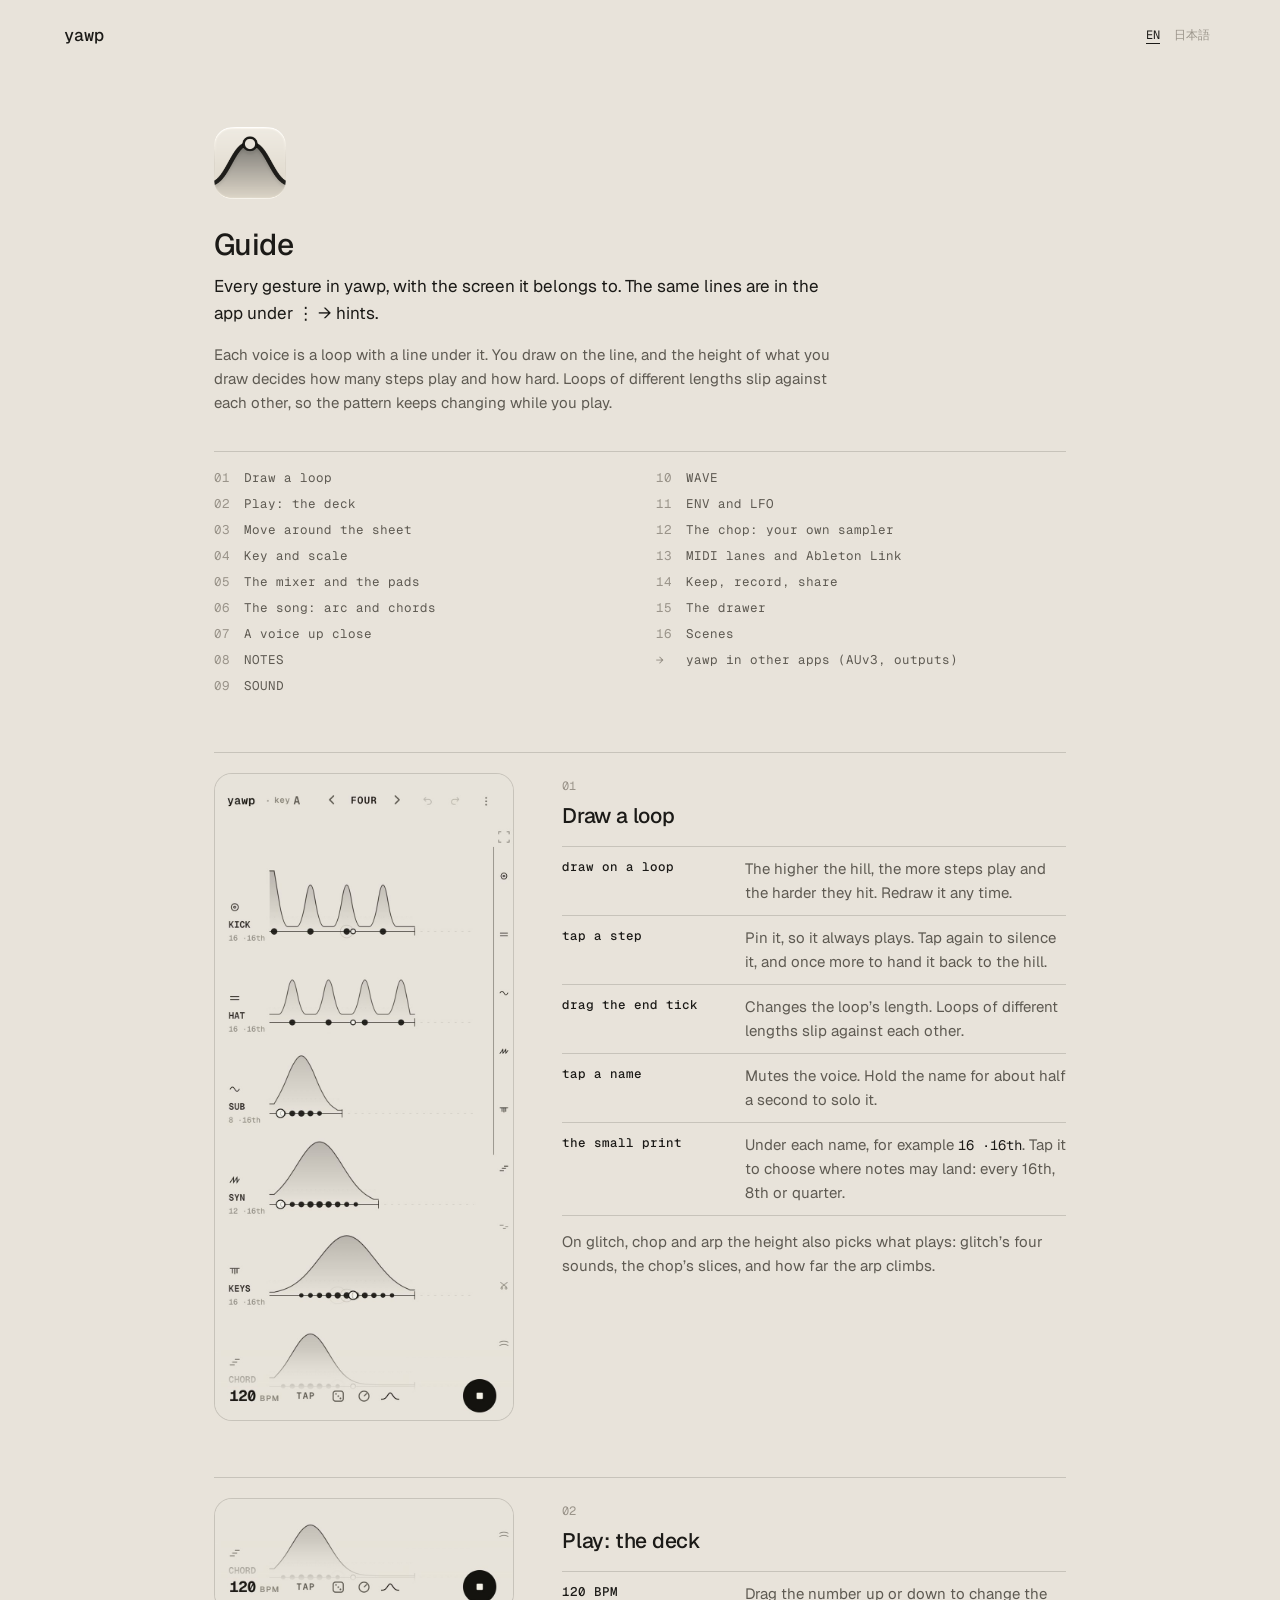
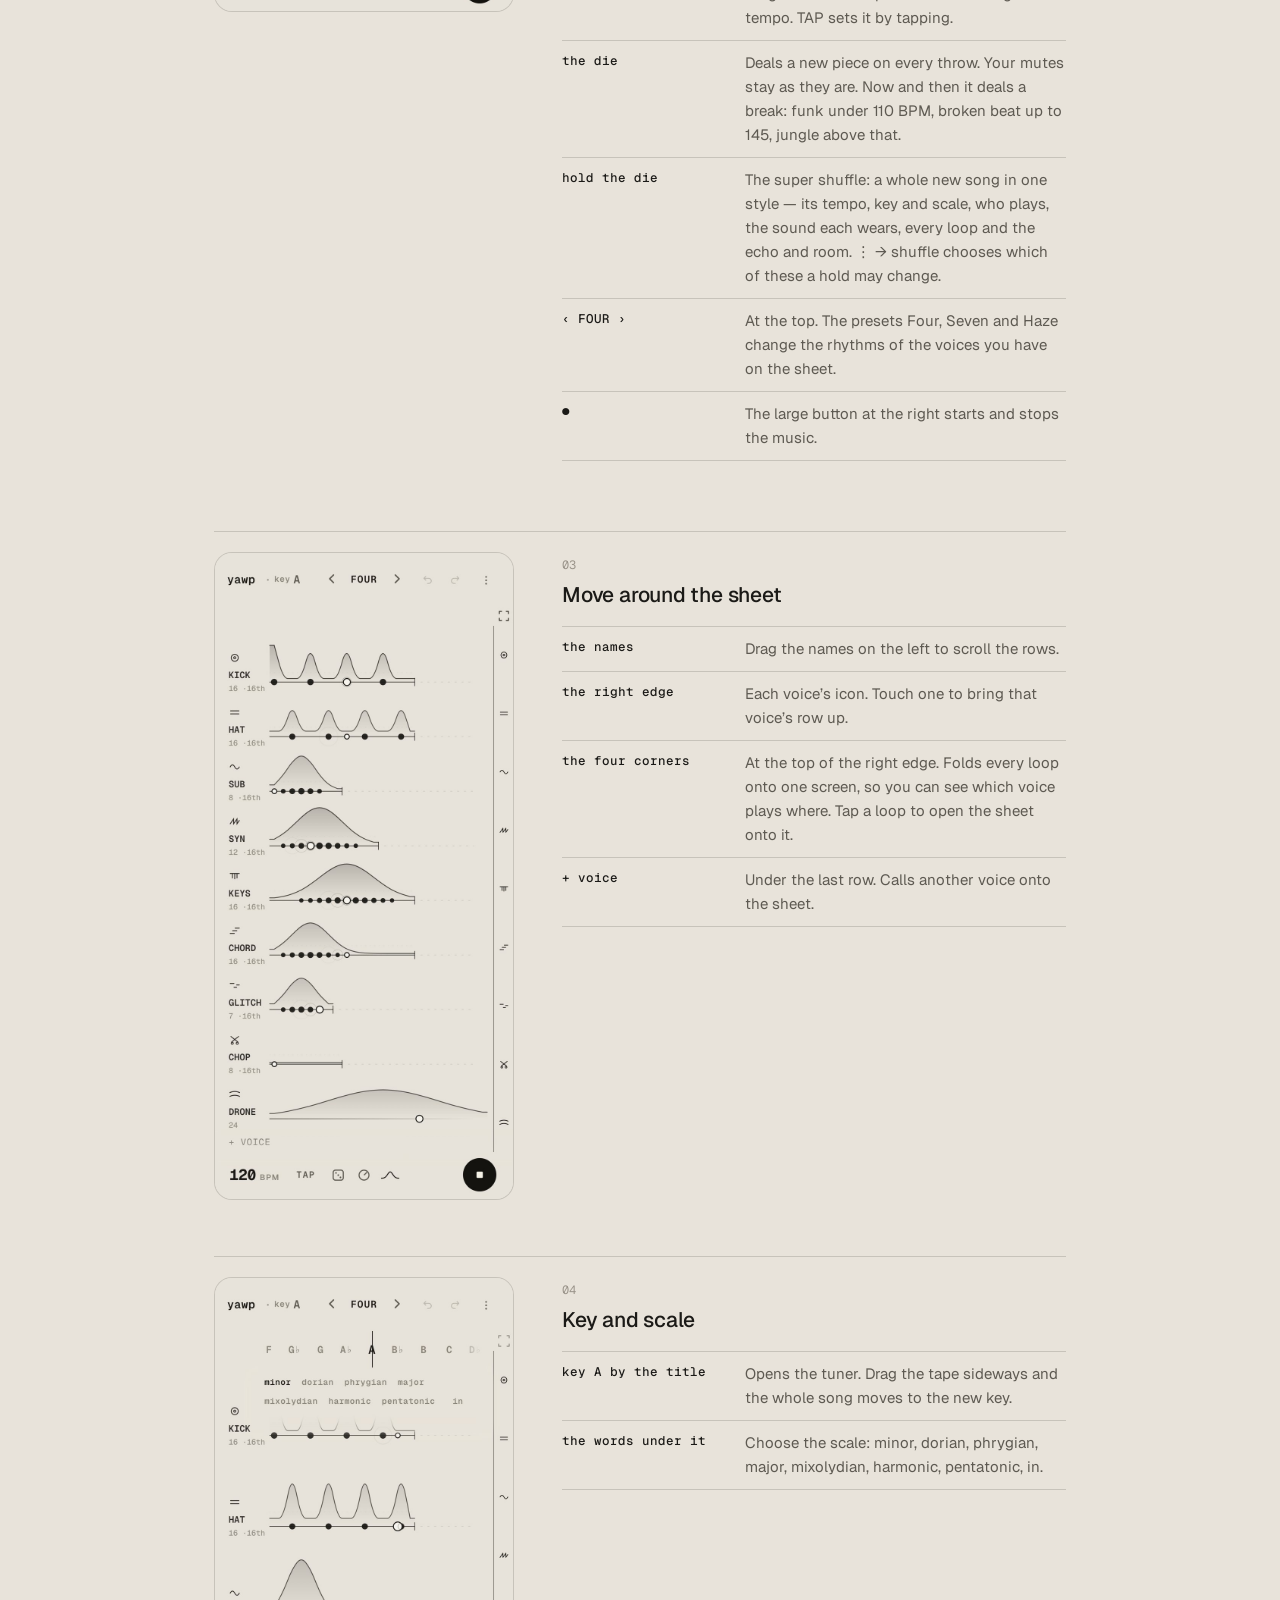
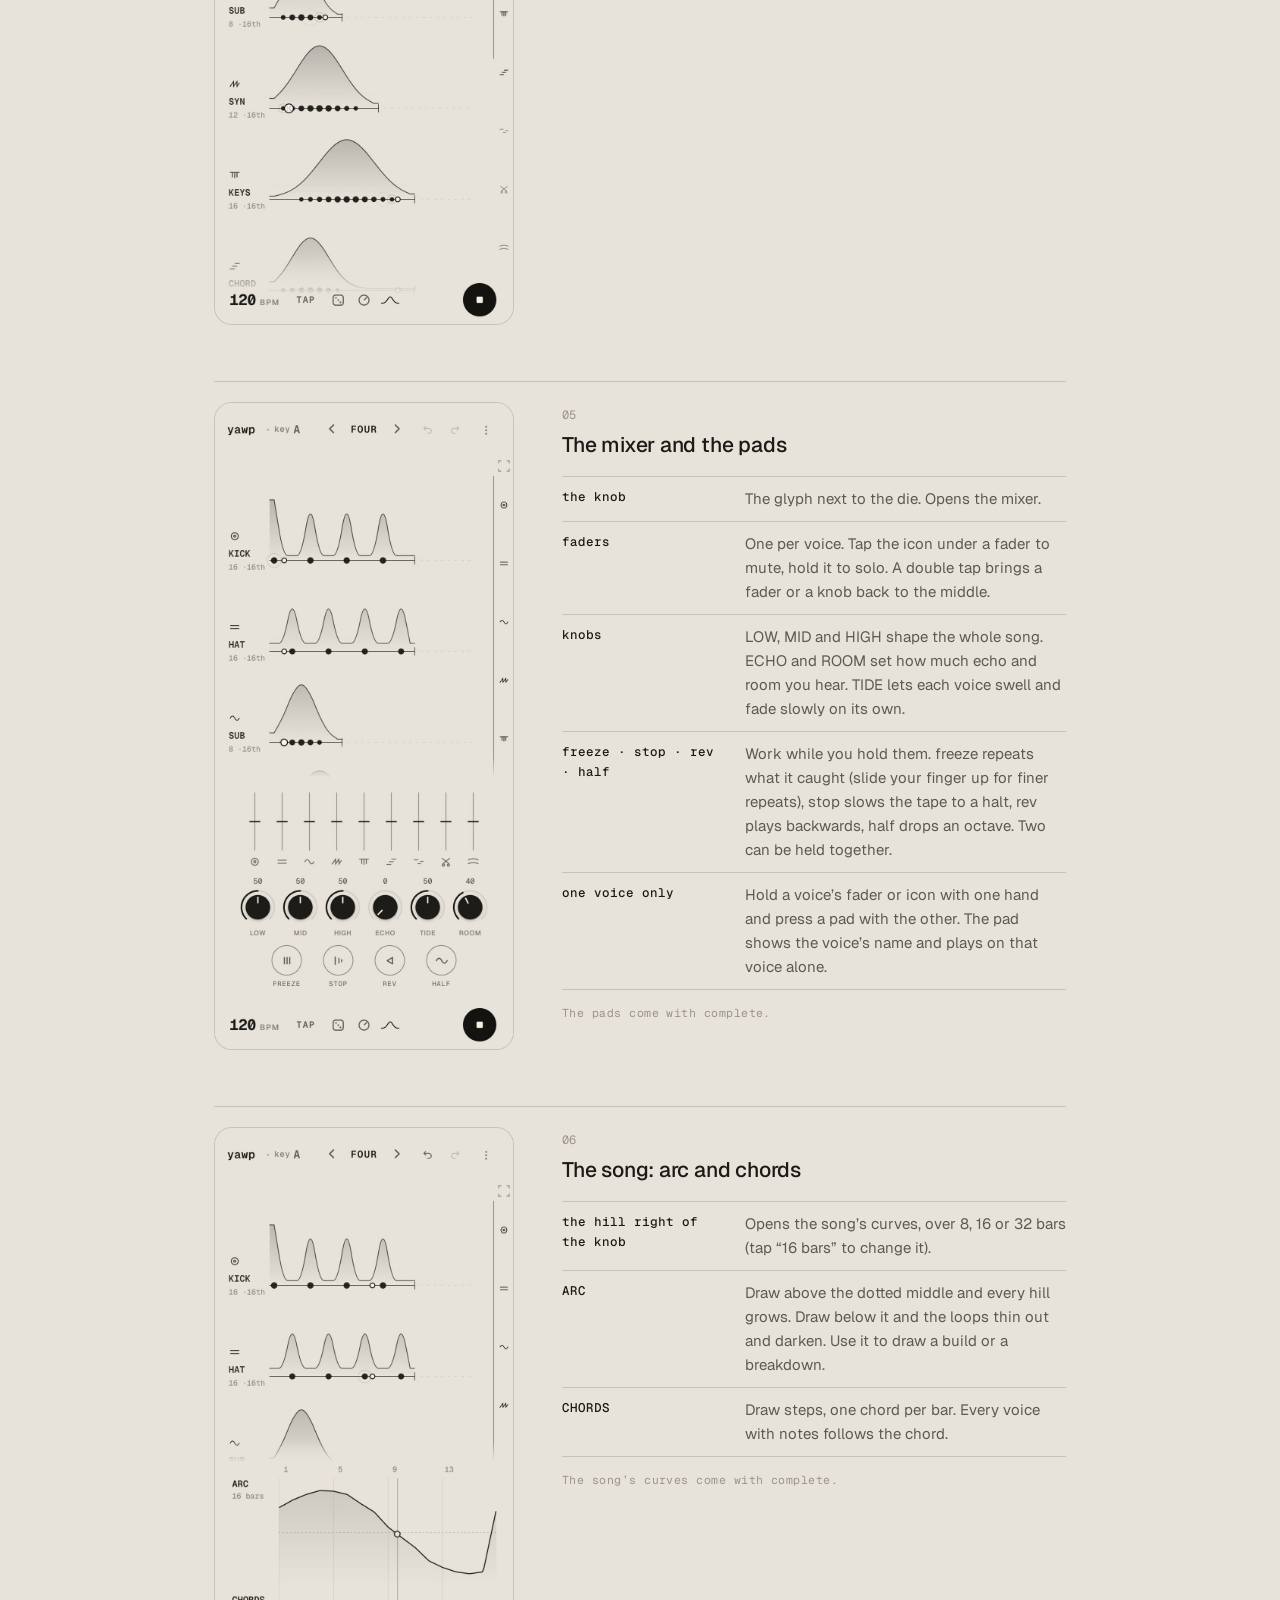
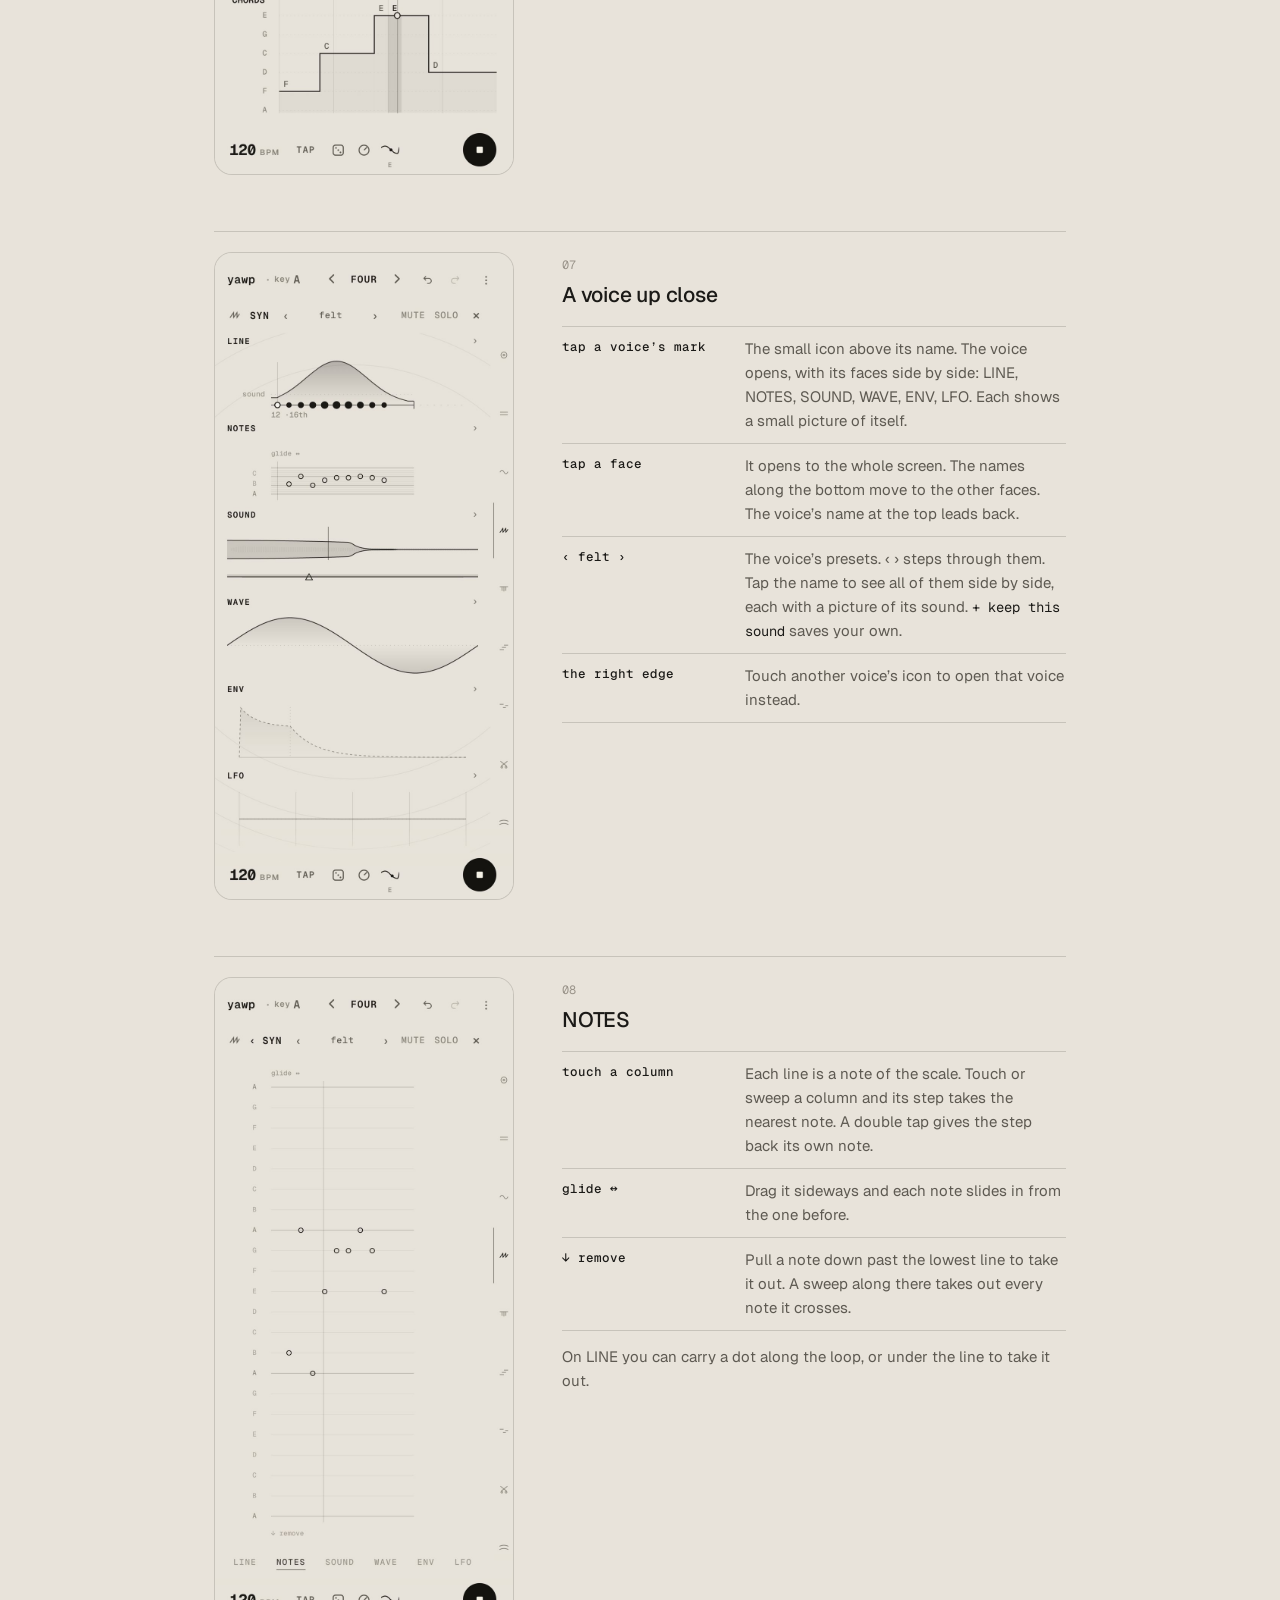
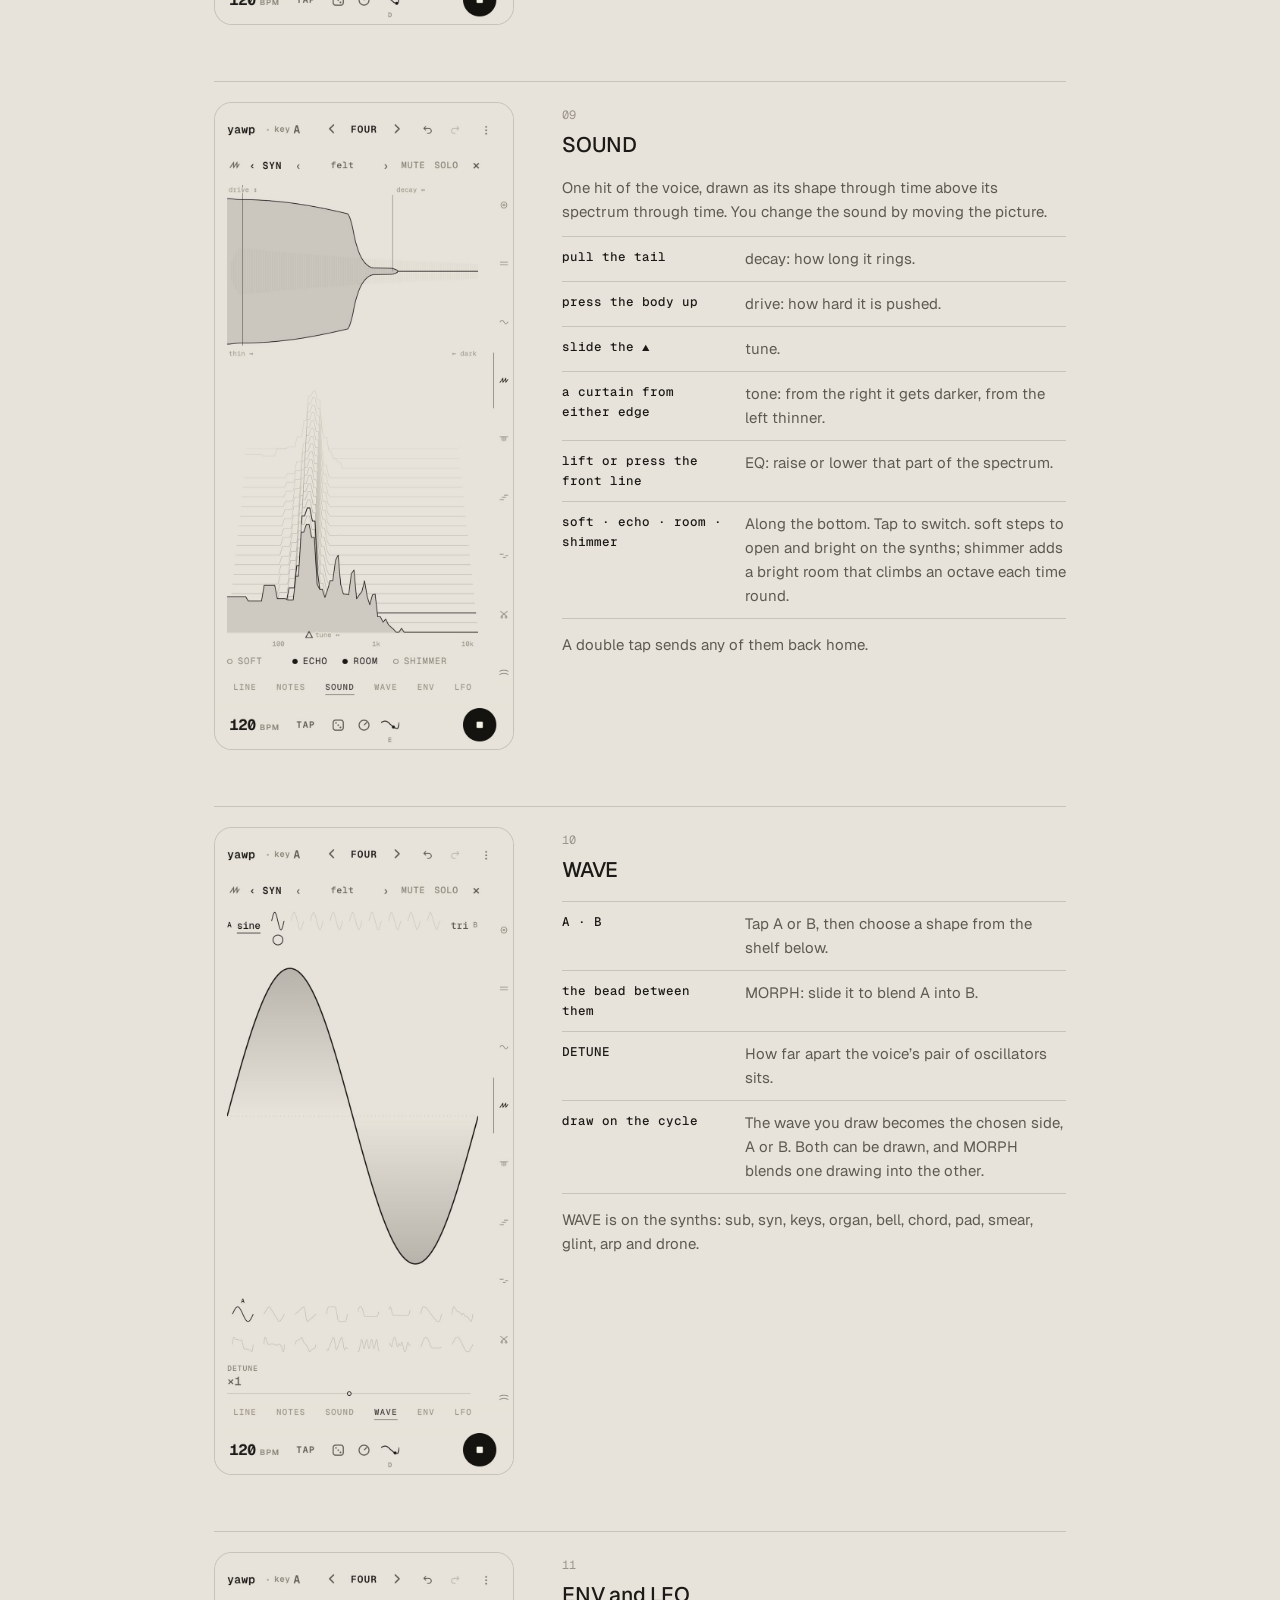
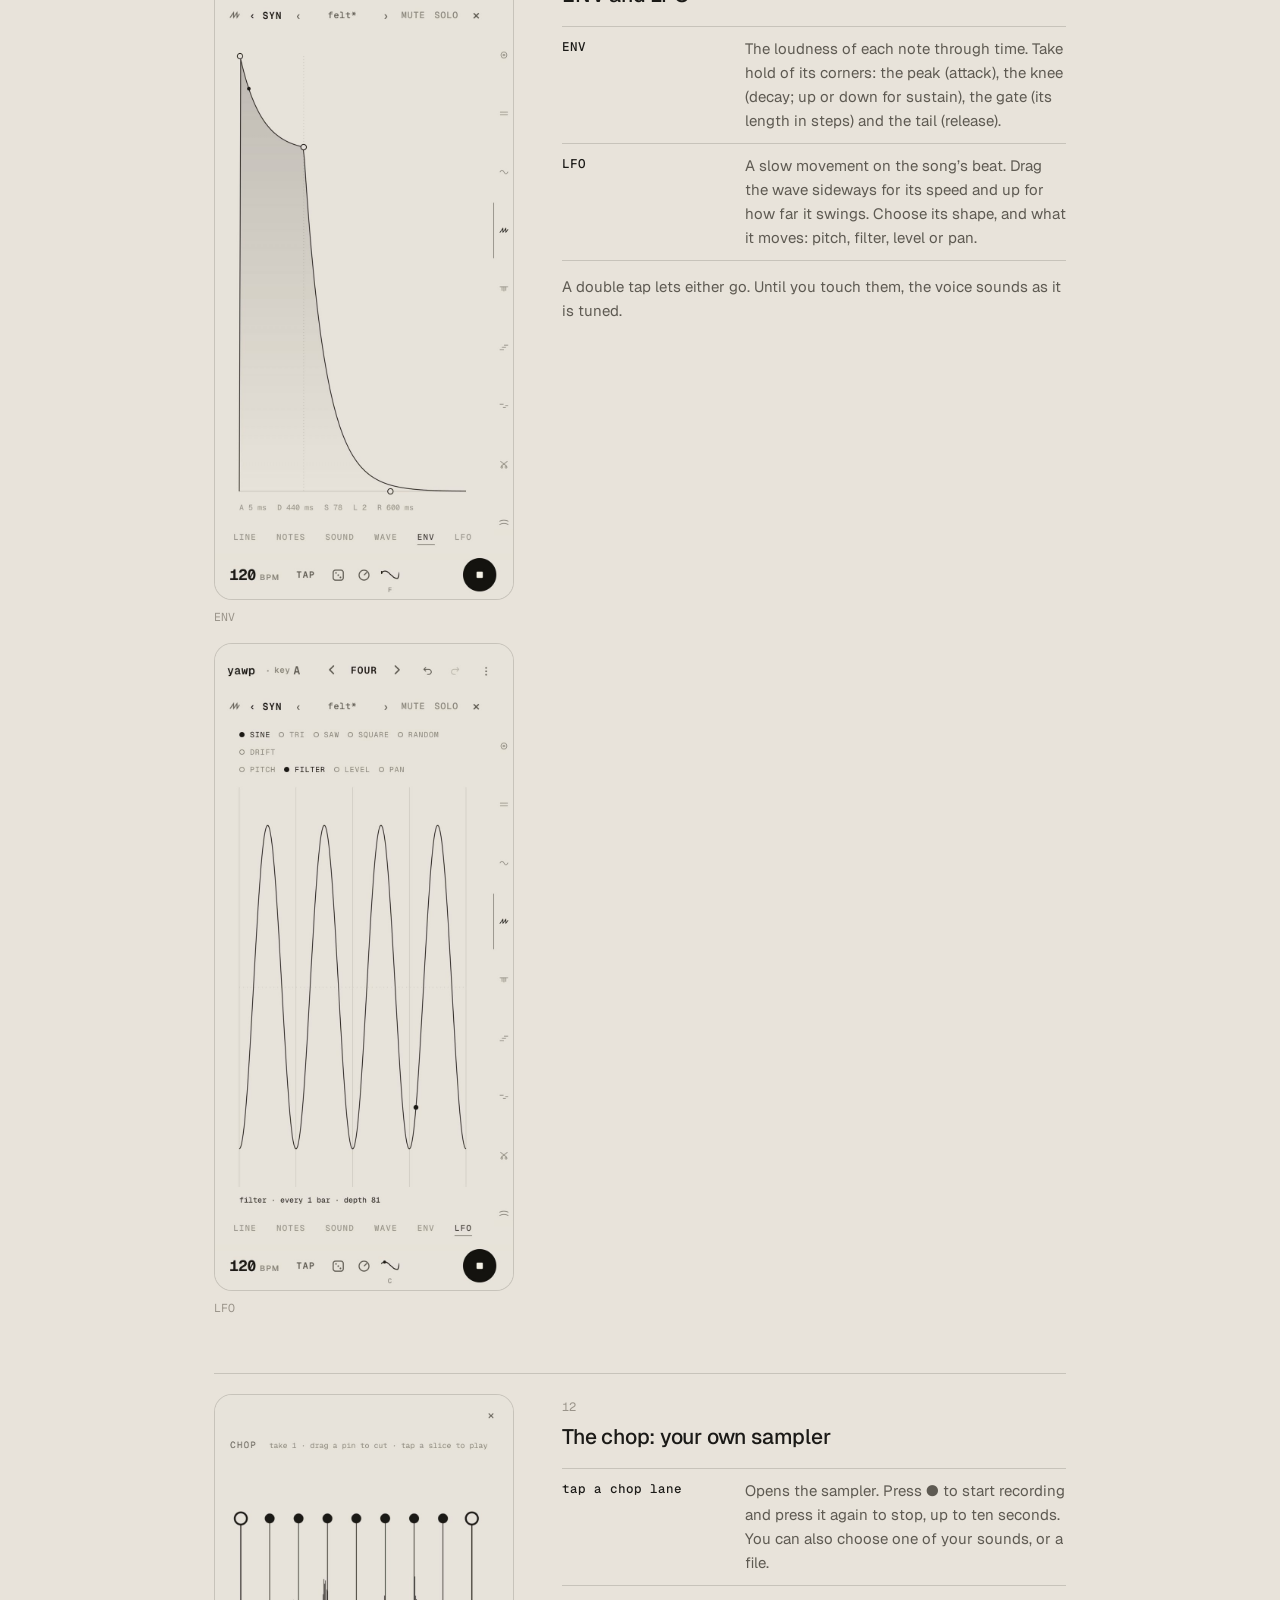
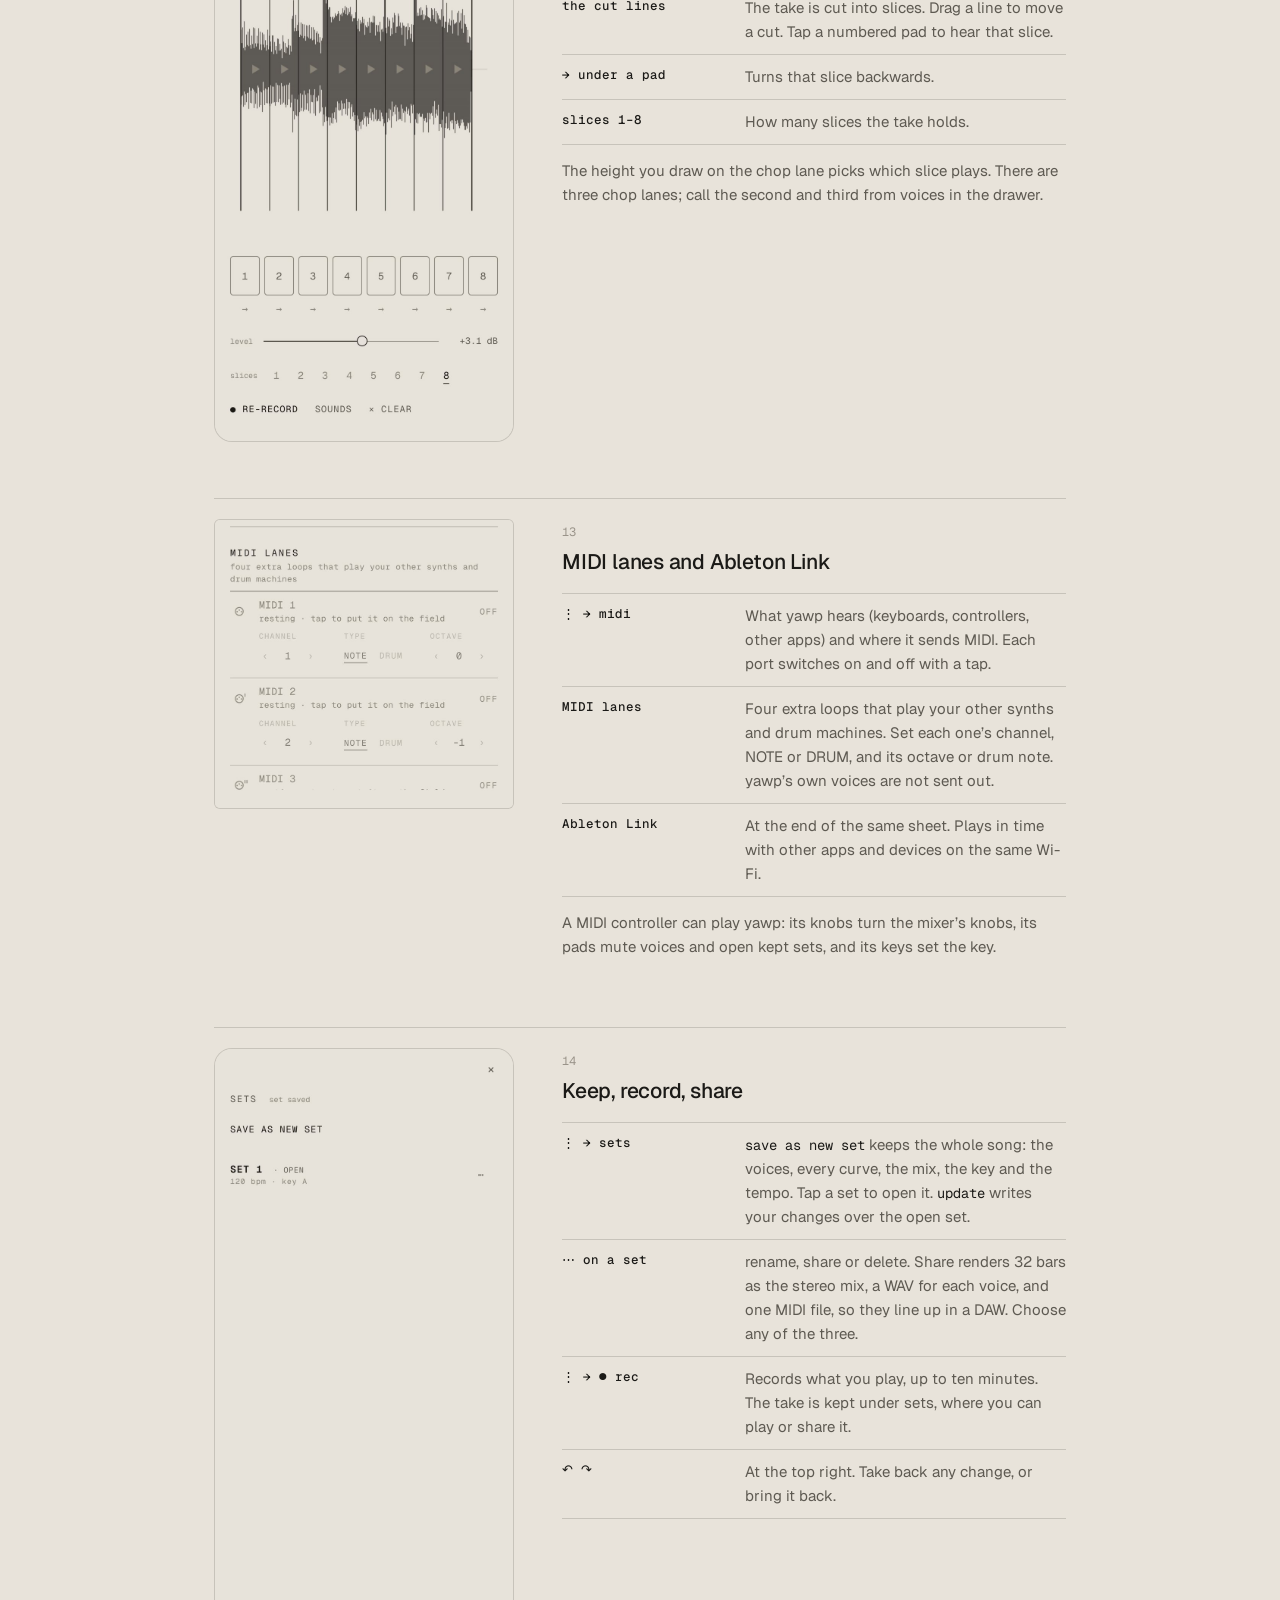
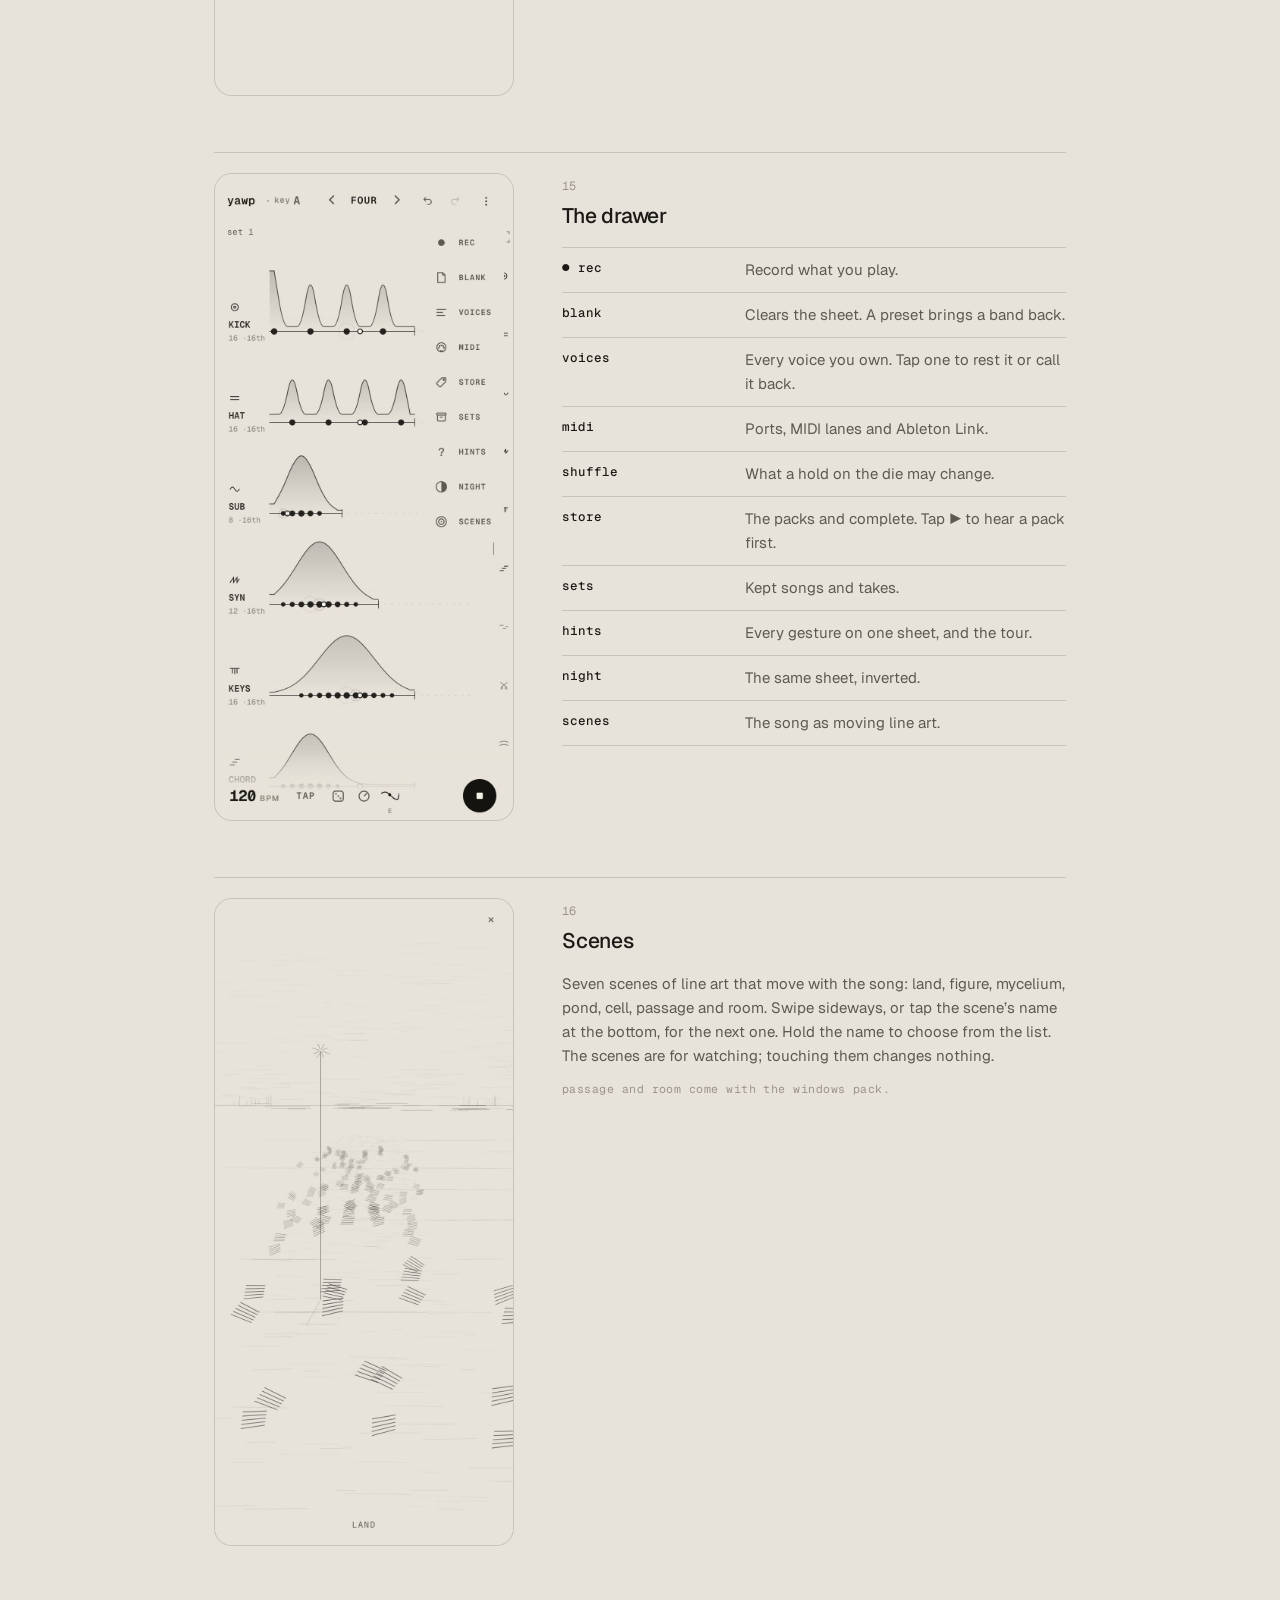
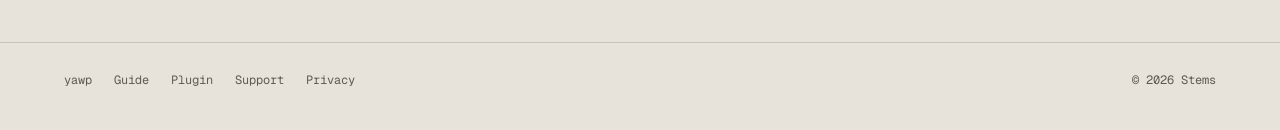
==== commit 9fc18475: "guide: the super shuffle, both drawn waves, outs by role" ====
--- a/guide.html
+++ b/guide.html
@@ -95,6 +95,7 @@
         <ul class="how">
           <li><b>120 BPM</b><span>Drag the number up or down to change the tempo. TAP sets it by tapping.</span></li>
           <li><b>the die</b><span>Deals a new piece on every throw. Your mutes stay as they are. Now and then it deals a break: funk under 110 BPM, broken beat up to 145, jungle above that.</span></li>
+          <li><b>hold the die</b><span>The super shuffle: a whole new song in one style — its tempo, key and scale, who plays, the sound each wears, every loop and the echo and room. ⋮ → shuffle chooses which of these a hold may change.</span></li>
           <li><b>‹ FOUR ›</b><span>At the top. The presets Four, Seven and Haze change the rhythms of the voices you have on the sheet.</span></li>
           <li><b>●</b><span>The large button at the right starts and stops the music.</span></li>
         </ul>
@@ -104,6 +105,7 @@
         <ul class="how">
           <li><b>120 BPM</b><span>数字を上下にドラッグするとテンポが変わります。TAP は、タップした速さに合わせます。</span></li>
           <li><b>サイコロ</b><span>振るたびに、新しい曲の展開を配ります。ミュートはそのままです。ときどきブレイクビーツを配ります（110 BPM 未満はファンク、145 まではブロークンビーツ、それより速いとジャングル）。</span></li>
+          <li><b>サイコロを長押し</b><span>スーパーシャッフル：一つのスタイルで、新しい曲をまるごと作ります。テンポ・キーとスケール・楽器・それぞれの音色・すべてのループ・エコーとルームが変わります。⋮ → shuffle で、長押しで変える部分を選べます。</span></li>
           <li><b>‹ FOUR ›</b><span>画面の上にあります。プリセットの Four・Seven・Haze で、今シートにいる楽器のリズムを入れ替えます。</span></li>
           <li><b>●</b><span>右の大きなボタンで、再生と停止を切り替えます。</span></li>
         </ul>
@@ -304,7 +306,7 @@
           <li><b>A · B</b><span>Tap A or B, then choose a shape from the shelf below.</span></li>
           <li><b>the bead between them</b><span>MORPH: slide it to blend A into B.</span></li>
           <li><b>DETUNE</b><span>How far apart the voice’s pair of oscillators sits.</span></li>
-          <li><b>draw on the cycle</b><span>The wave you draw becomes the voice’s own.</span></li>
+          <li><b>draw on the cycle</b><span>The wave you draw becomes the chosen side, A or B. Both can be drawn, and MORPH blends one drawing into the other.</span></li>
         </ul>
         <p>WAVE is on the synths: sub, syn, keys, organ, bell, chord, pad, smear, glint, arp and drone.</p>
       </div>
@@ -314,7 +316,7 @@
           <li><b>A · B</b><span>A か B をタップしてから、下の棚から形を選びます。</span></li>
           <li><b>間の玉</b><span>MORPH：動かすと、A から B へ混ざっていきます。</span></li>
           <li><b>DETUNE</b><span>2つの発振器の音程の開き具合です。</span></li>
-          <li><b>波形をなぞる</b><span>なぞった形が、その楽器の波形になります。</span></li>
+          <li><b>波形をなぞる</b><span>なぞった形が、選んでいる側（A か B）の波形になります。A と B の両方に描けて、MORPH で描いた波形どうしを混ぜられます。</span></li>
         </ul>
         <p>WAVE はシンセの楽器にあります（sub・syn・keys・organ・bell・chord・pad・smear・glint・arp・drone）。</p>
       </div>
@@ -435,6 +437,7 @@
           <li><b>blank</b><span>Clears the sheet. A preset brings a band back.</span></li>
           <li><b>voices</b><span>Every voice you own. Tap one to rest it or call it back.</span></li>
           <li><b>midi</b><span>Ports, MIDI lanes and Ableton Link.</span></li>
+          <li><b>shuffle</b><span>What a hold on the die may change.</span></li>
           <li><b>store</b><span>The packs and complete. Tap ▶ to hear a pack first.</span></li>
           <li><b>sets</b><span>Kept songs and takes.</span></li>
           <li><b>hints</b><span>Every gesture on one sheet, and the tour.</span></li>
@@ -449,6 +452,7 @@
           <li><b>blank</b><span>シートを空にします。プリセットを選ぶと楽器が戻ります。</span></li>
           <li><b>voices</b><span>持っているすべての楽器です。タップで休ませたり、呼び戻したりします。</span></li>
           <li><b>midi</b><span>MIDI の入出力、MIDI レーン、Ableton Link です。</span></li>
+          <li><b>shuffle</b><span>サイコロの長押しで変える部分を選びます。</span></li>
           <li><b>store</b><span>パックと complete です。▶ で先に音を聴けます。</span></li>
           <li><b>sets</b><span>保存した曲と、録音した演奏です。</span></li>
           <li><b>hints</b><span>すべての操作の一覧と、ツアーです。</span></li>
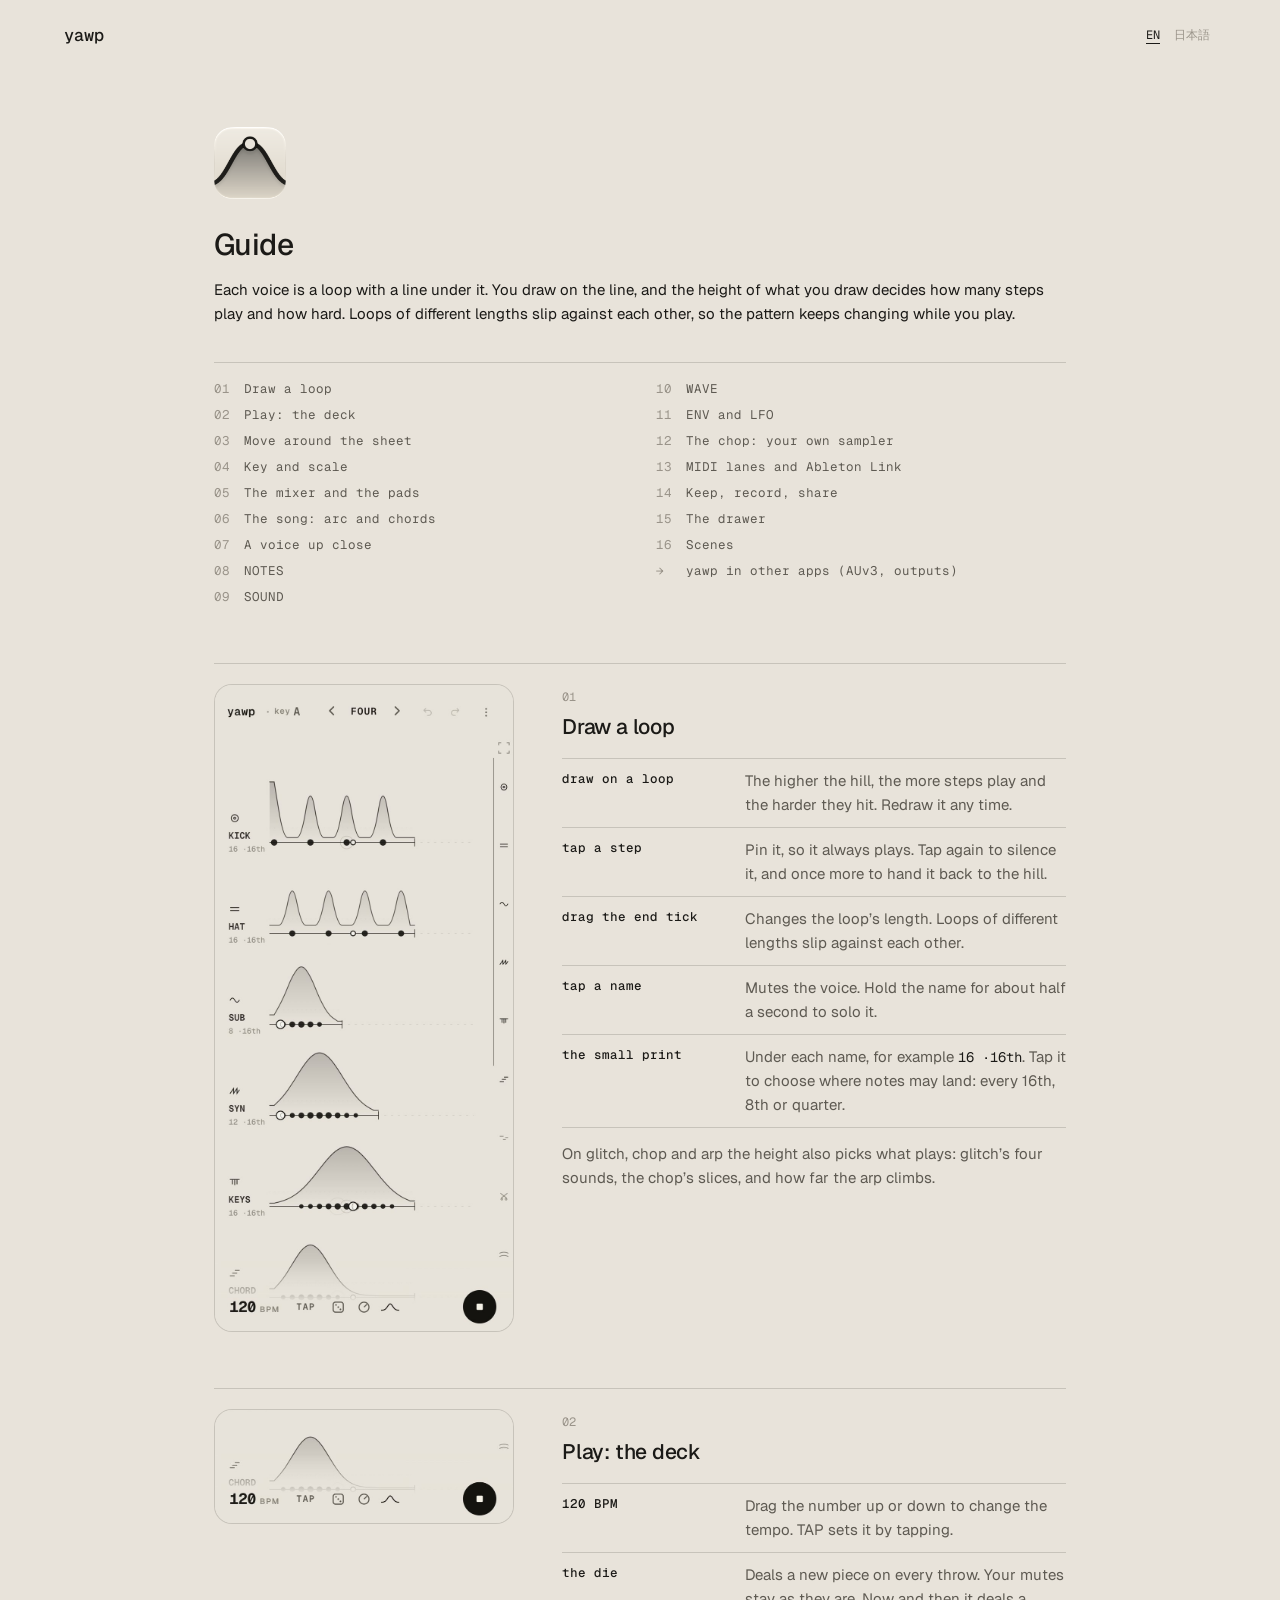
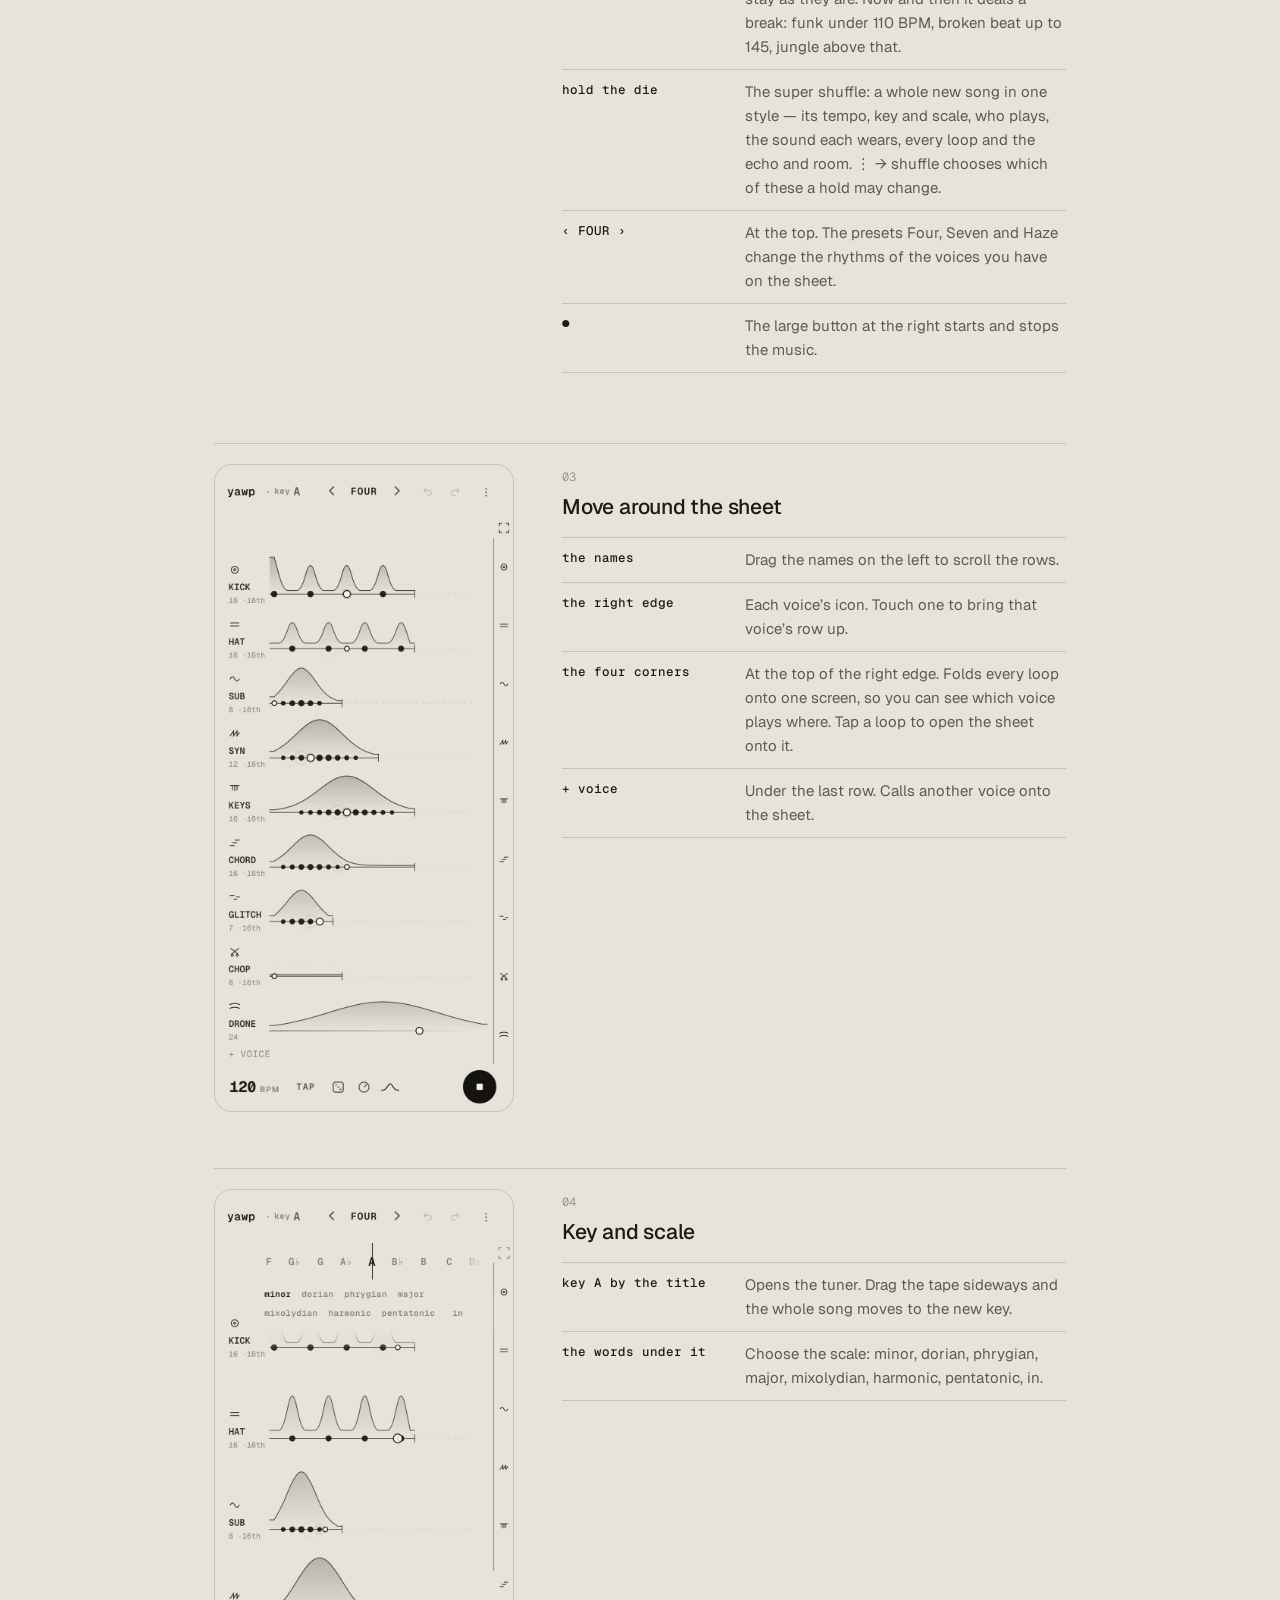
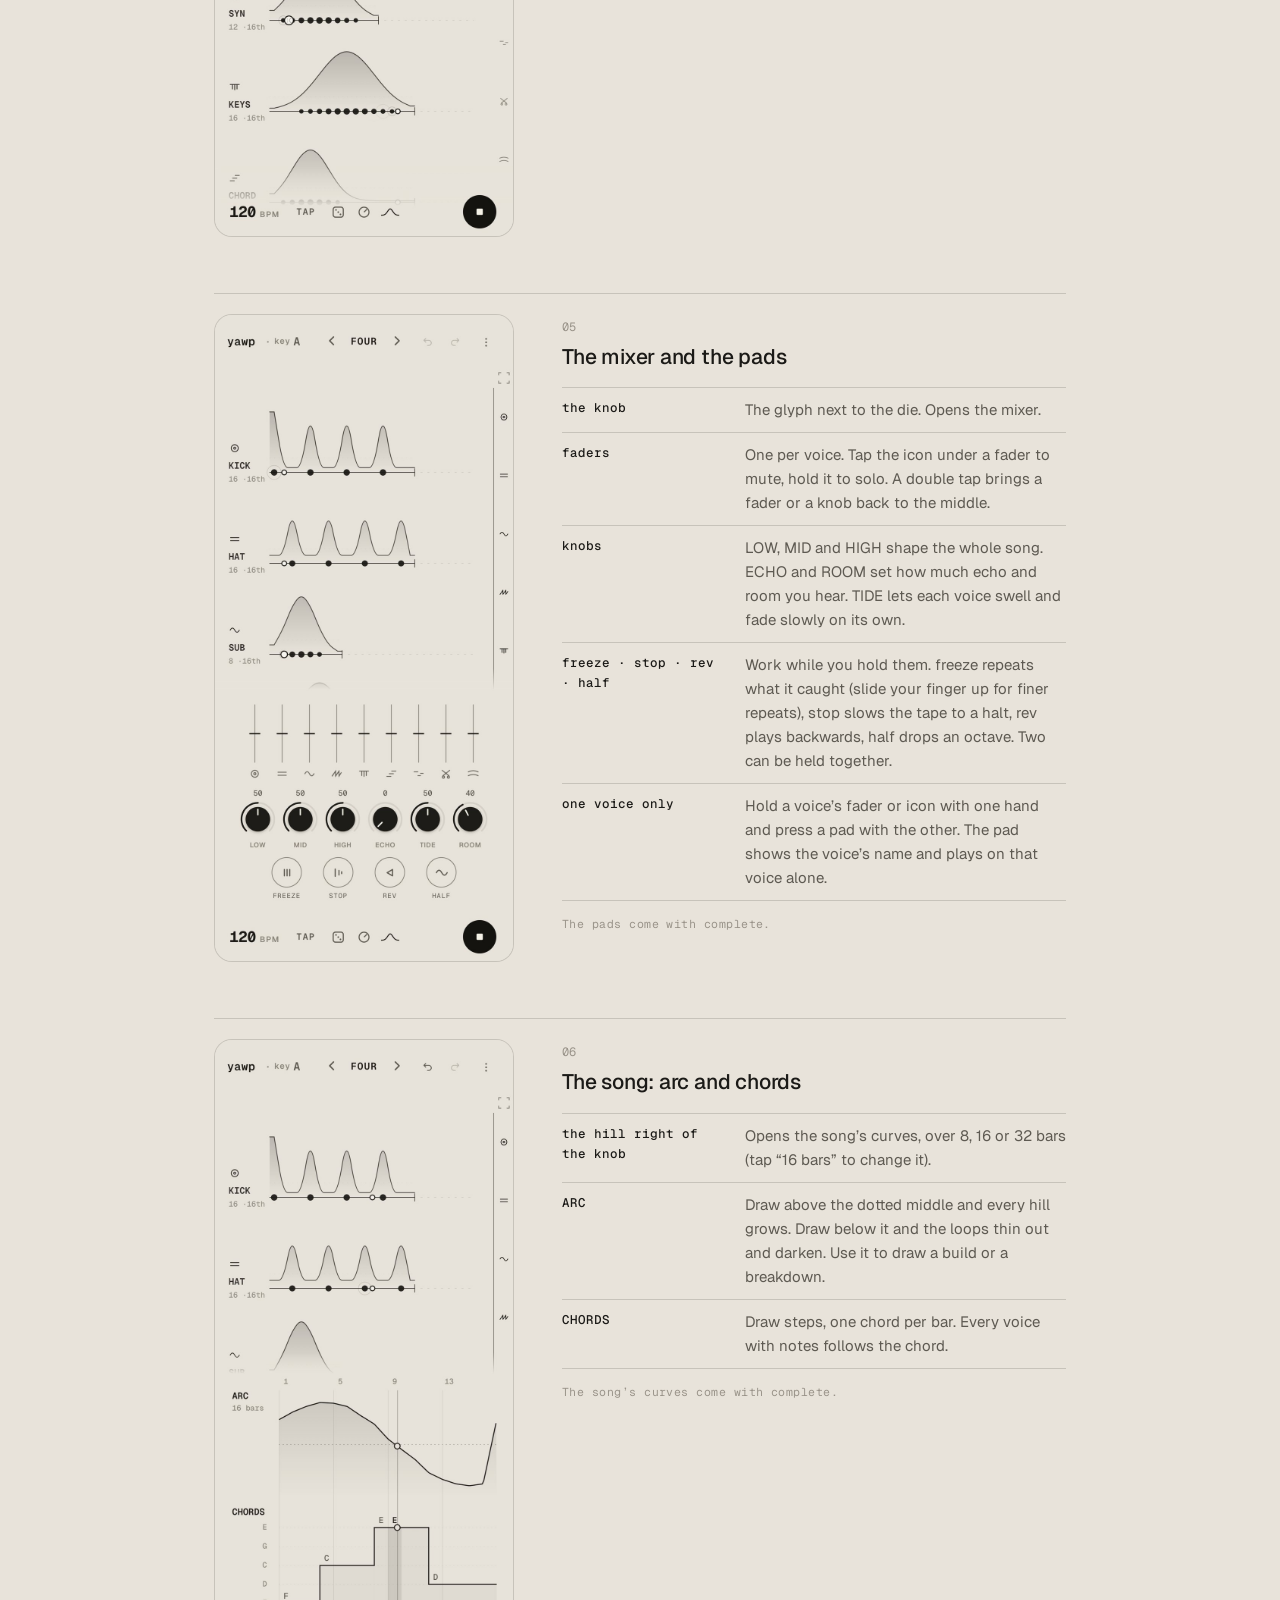
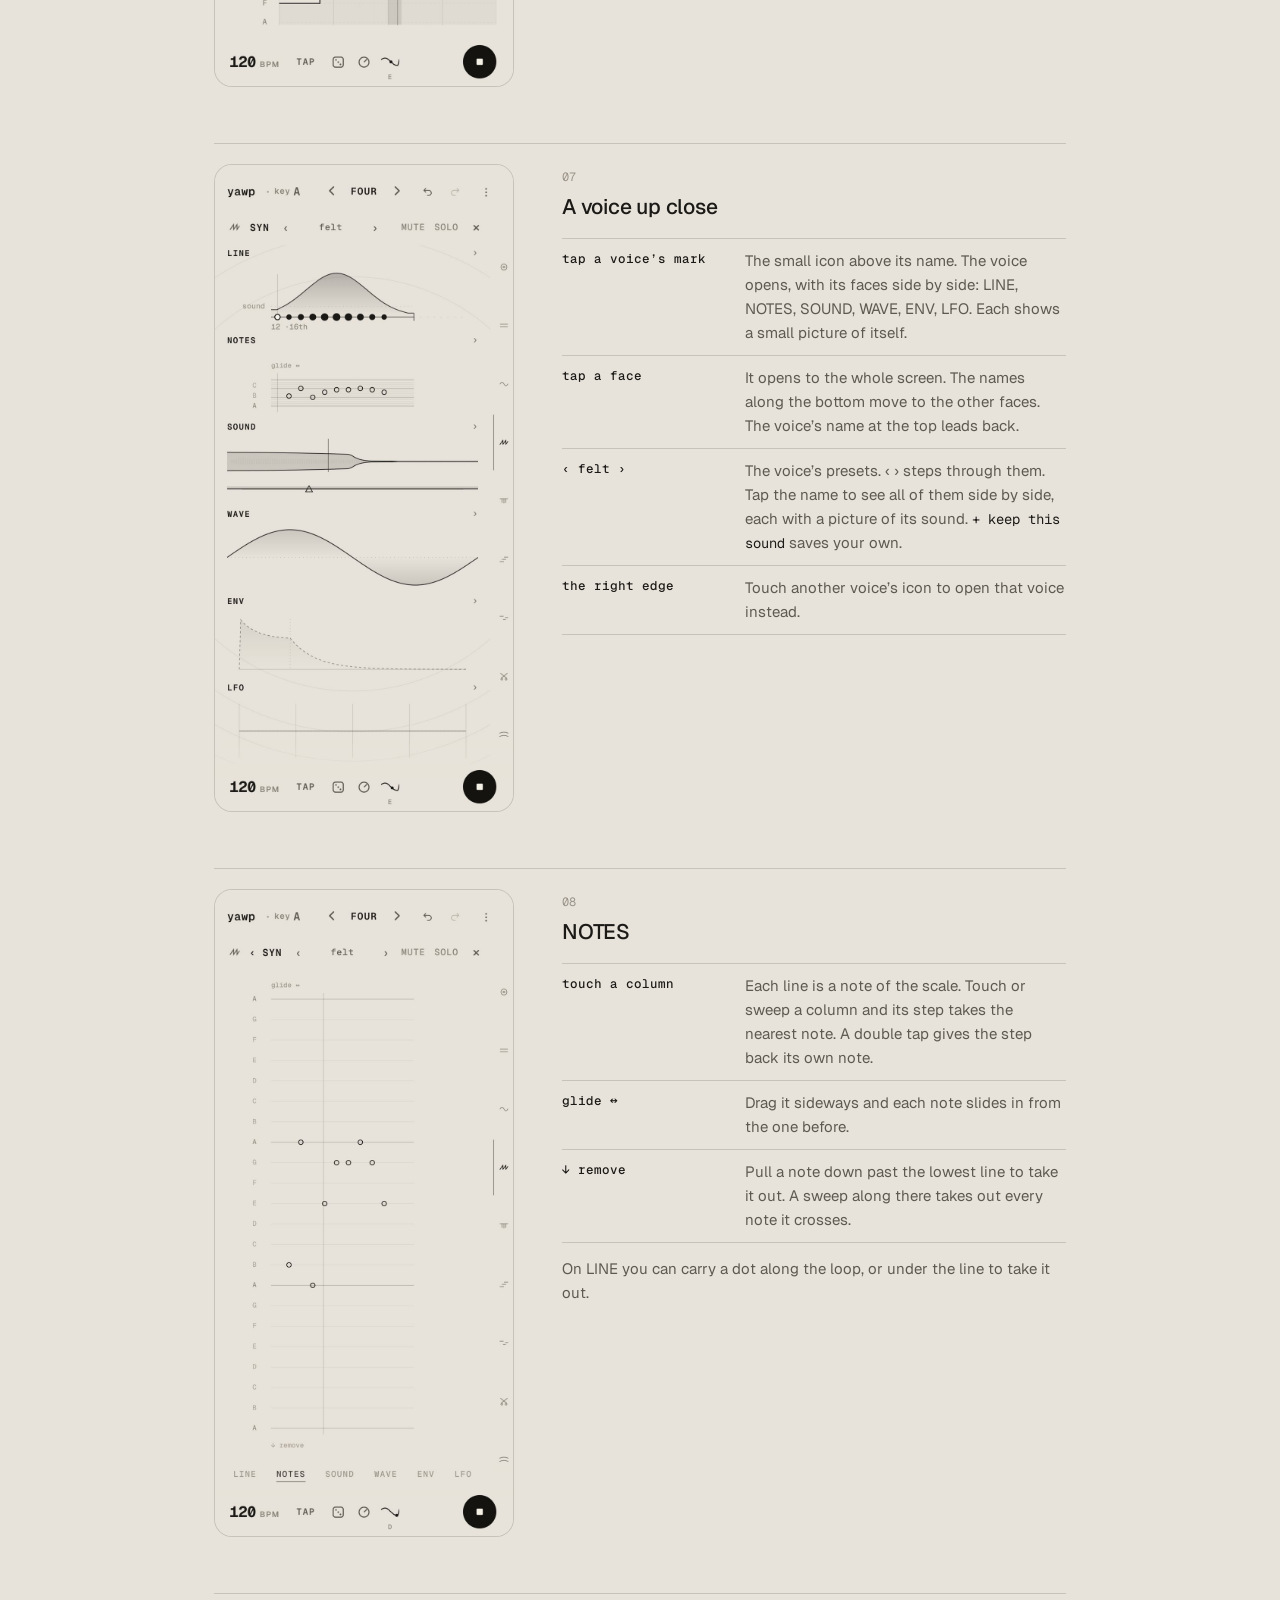
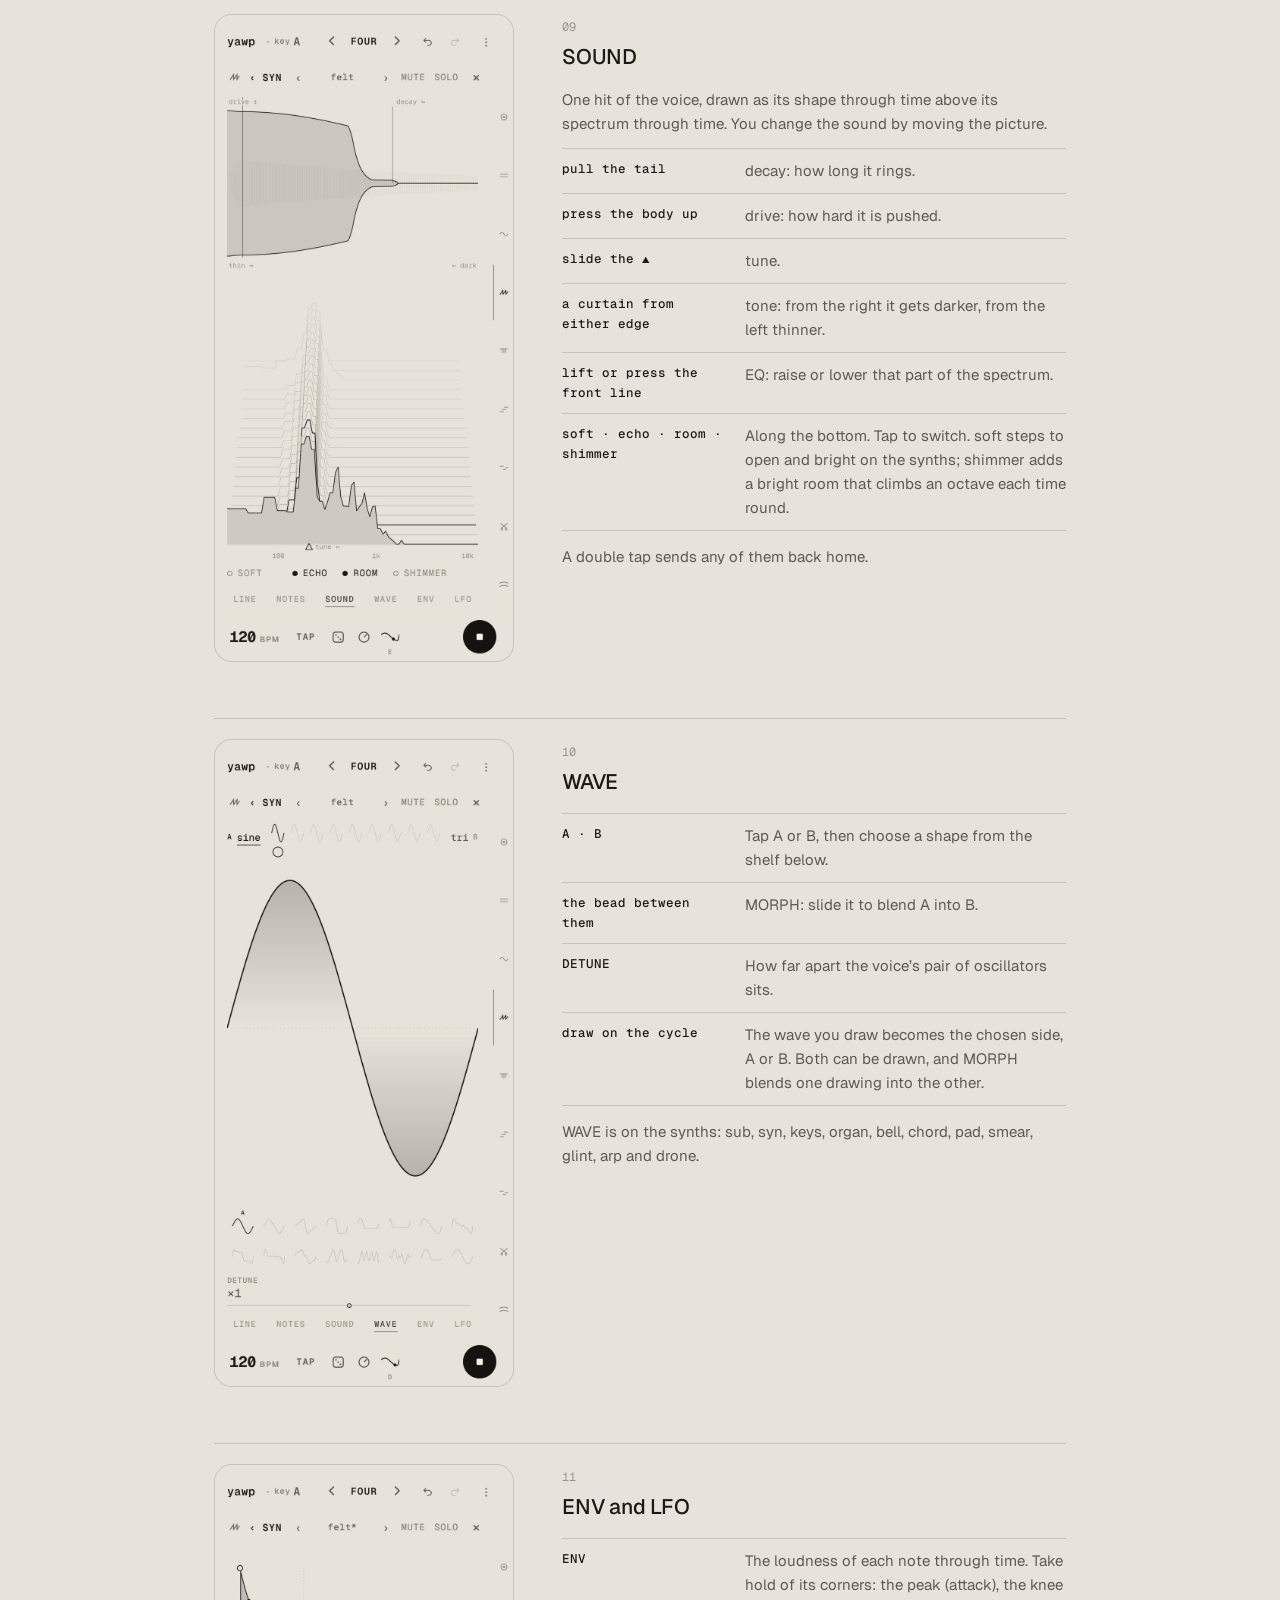
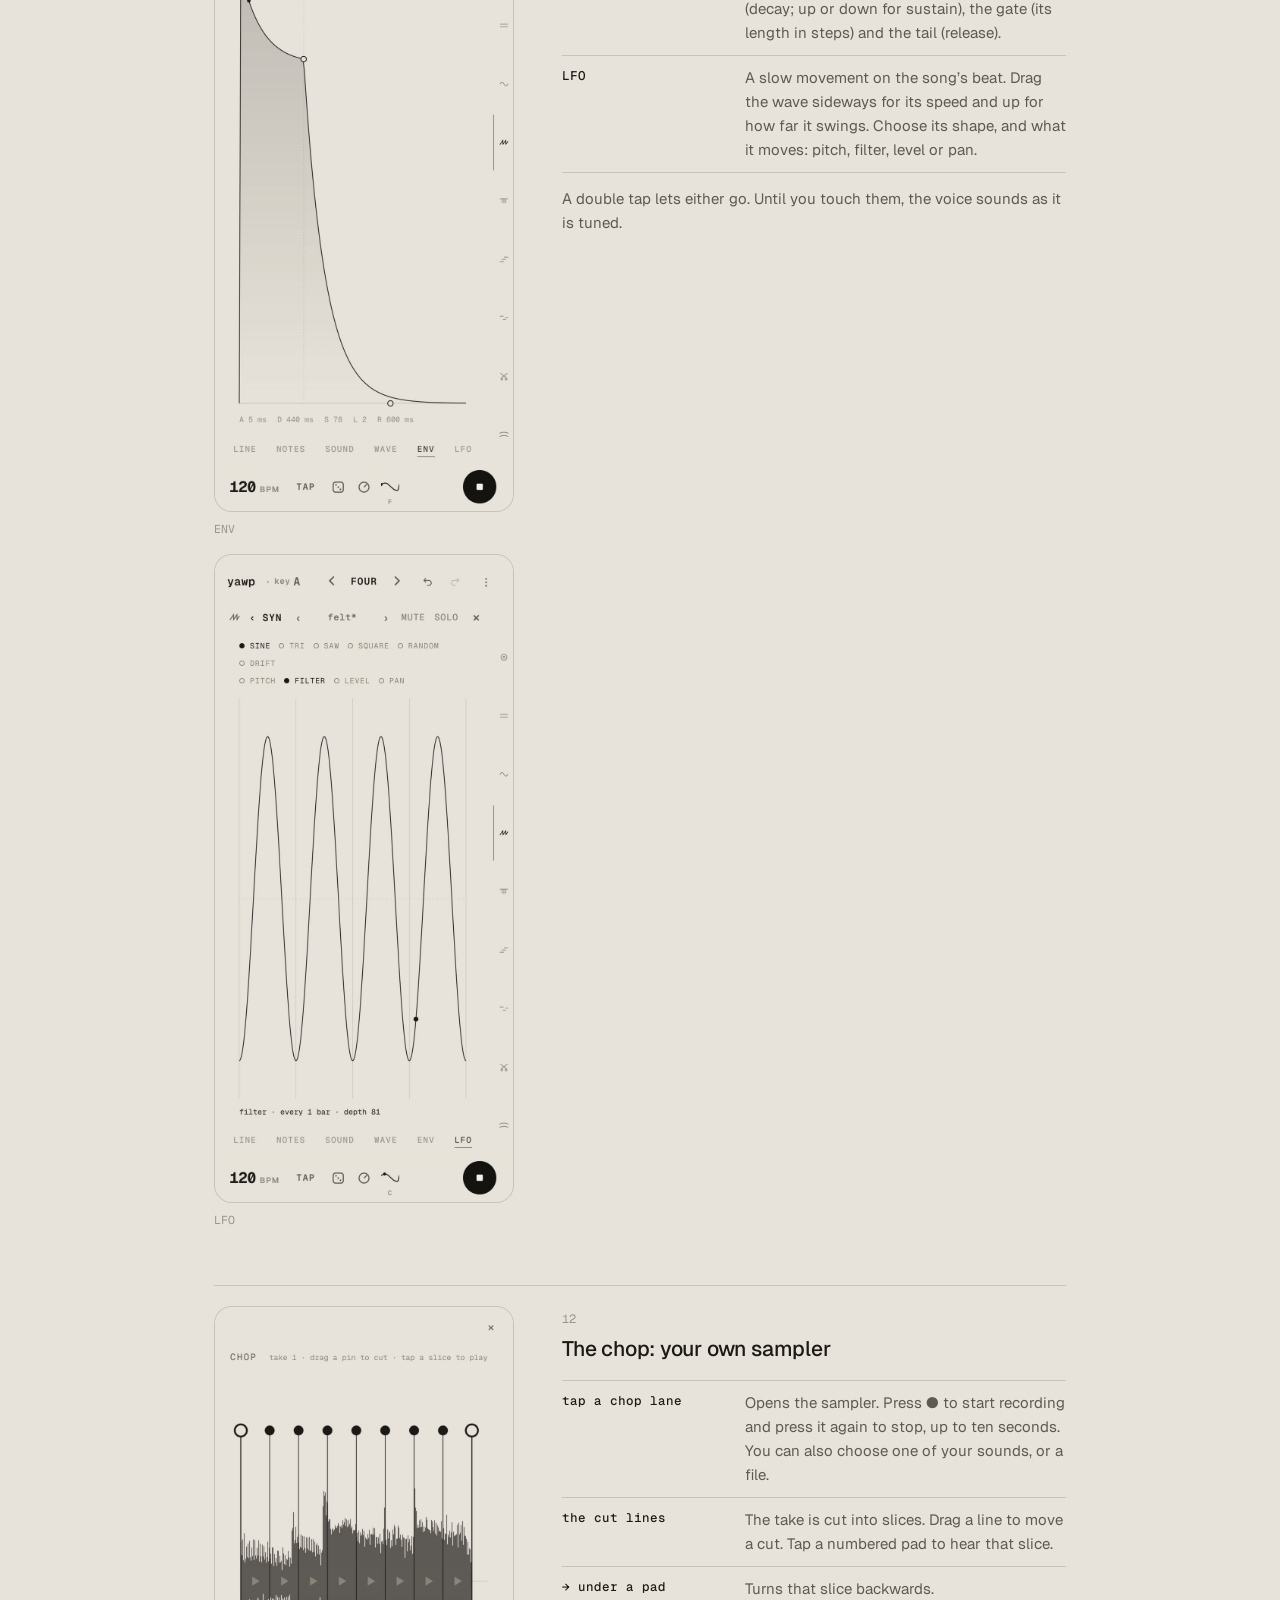
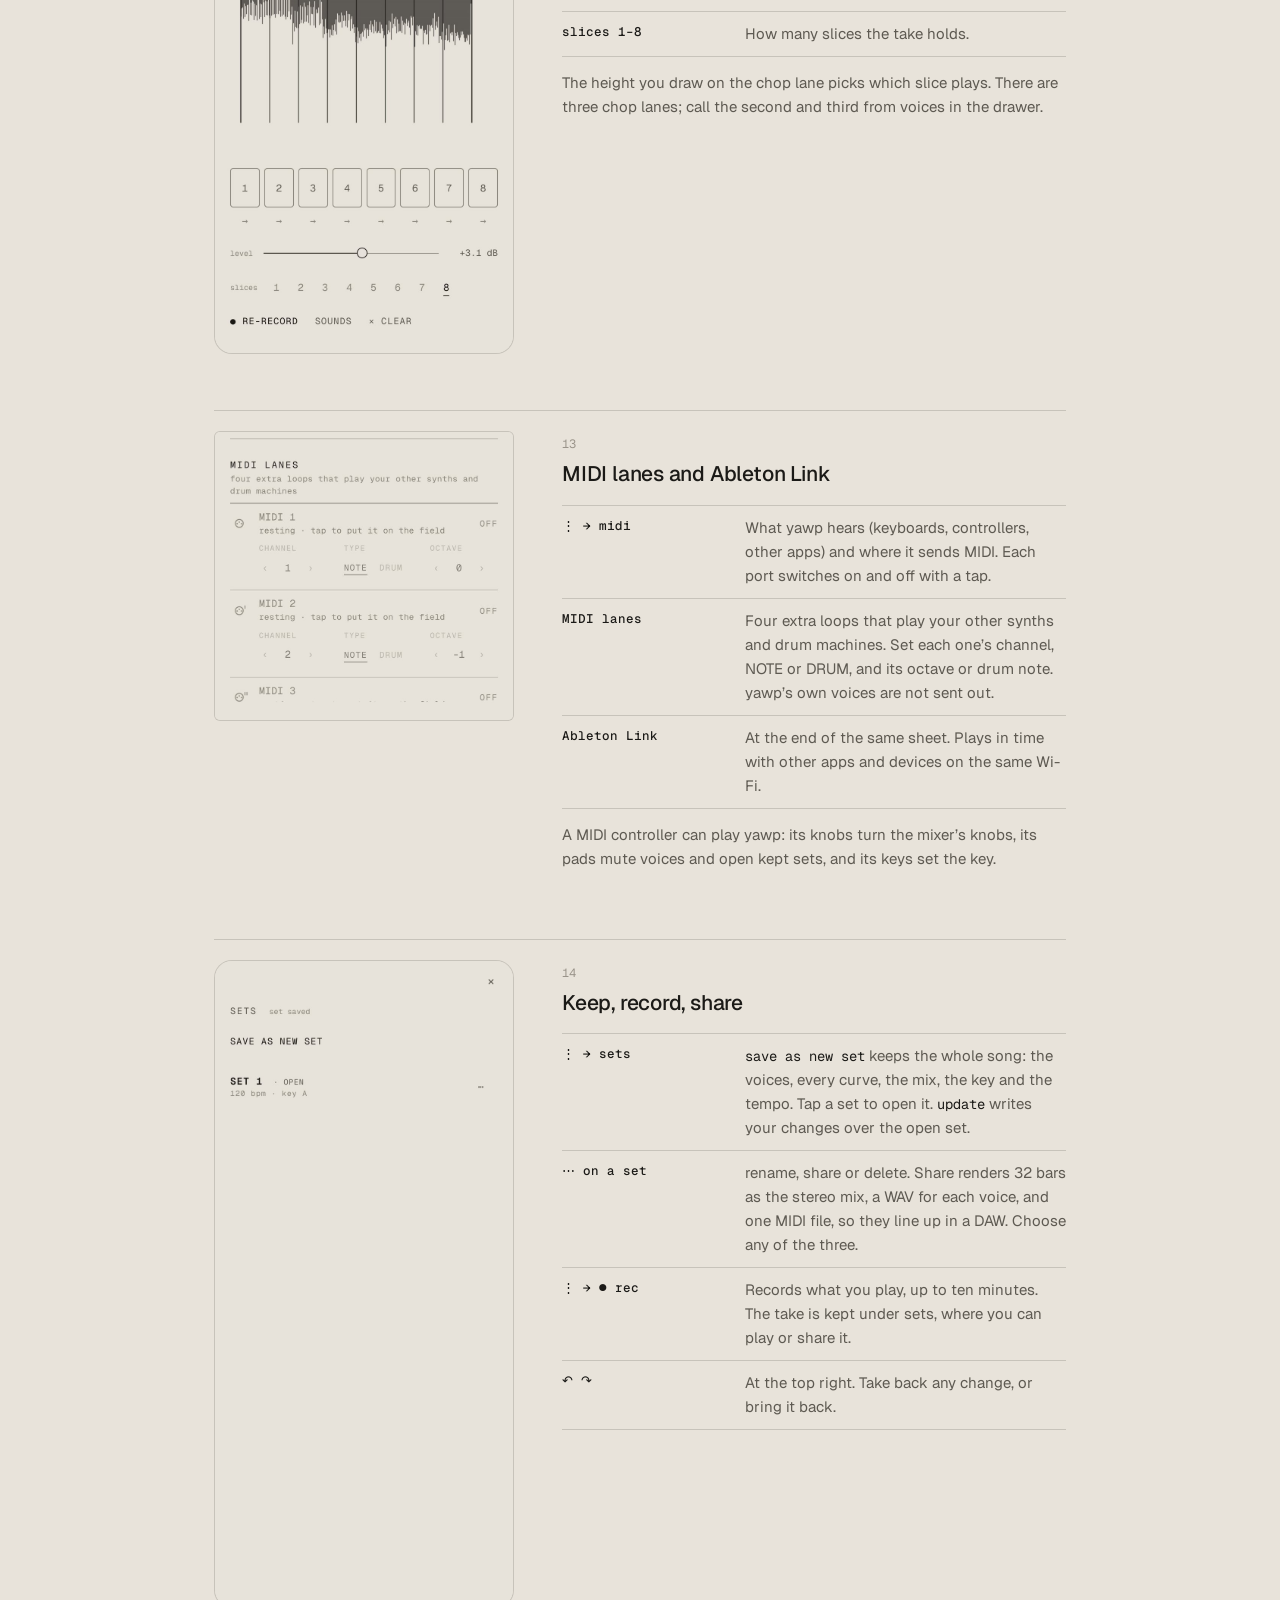
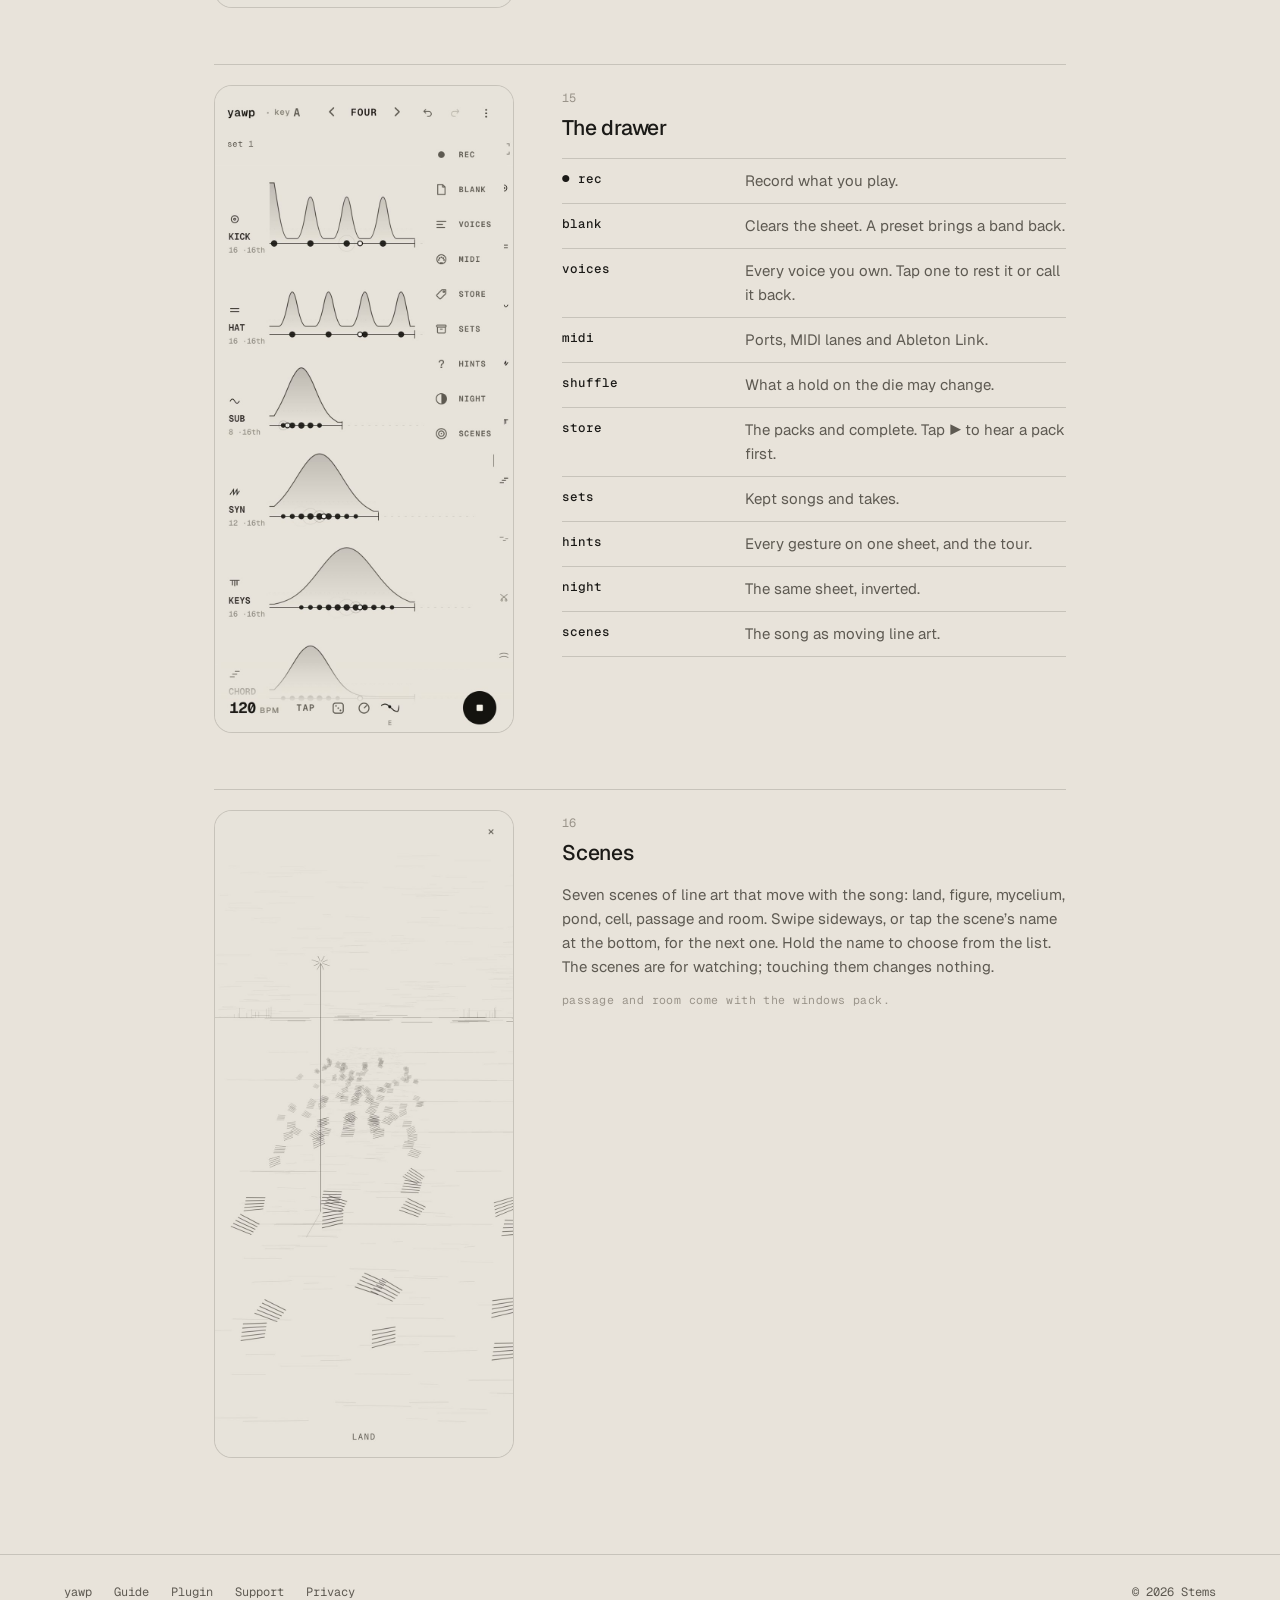
==== commit 581ae9dd: "fix: the guide and support say what yawp does, not how the page was put together" ====
--- a/guide.html
+++ b/guide.html
@@ -28,12 +28,10 @@
   <img class="mark" src="icon.png" alt="" width="72" height="72">
   <div class="t-en">
     <h1>Guide</h1>
-    <p class="lead">Every gesture in yawp, with the screen it belongs to. The same lines are in the app under ⋮ → hints.</p>
     <p>Each voice is a loop with a line under it. You draw on the line, and the height of what you draw decides how many steps play and how hard. Loops of different lengths slip against each other, so the pattern keeps changing while you play.</p>
   </div>
   <div class="t-ja">
     <h1>使い方</h1>
-    <p class="lead">yawp の操作を、その画面と一緒にまとめました。同じ内容は、アプリの ⋮ → hints でも読めます。</p>
     <p>楽器はそれぞれ一本のループで、下に線が引かれています。線の上に指で描くと、描いた高さに応じて、鳴るステップの数と強さが決まります。長さの違うループは少しずつずれていくので、演奏している間もパターンが変わり続けます。</p>
   </div>
 
